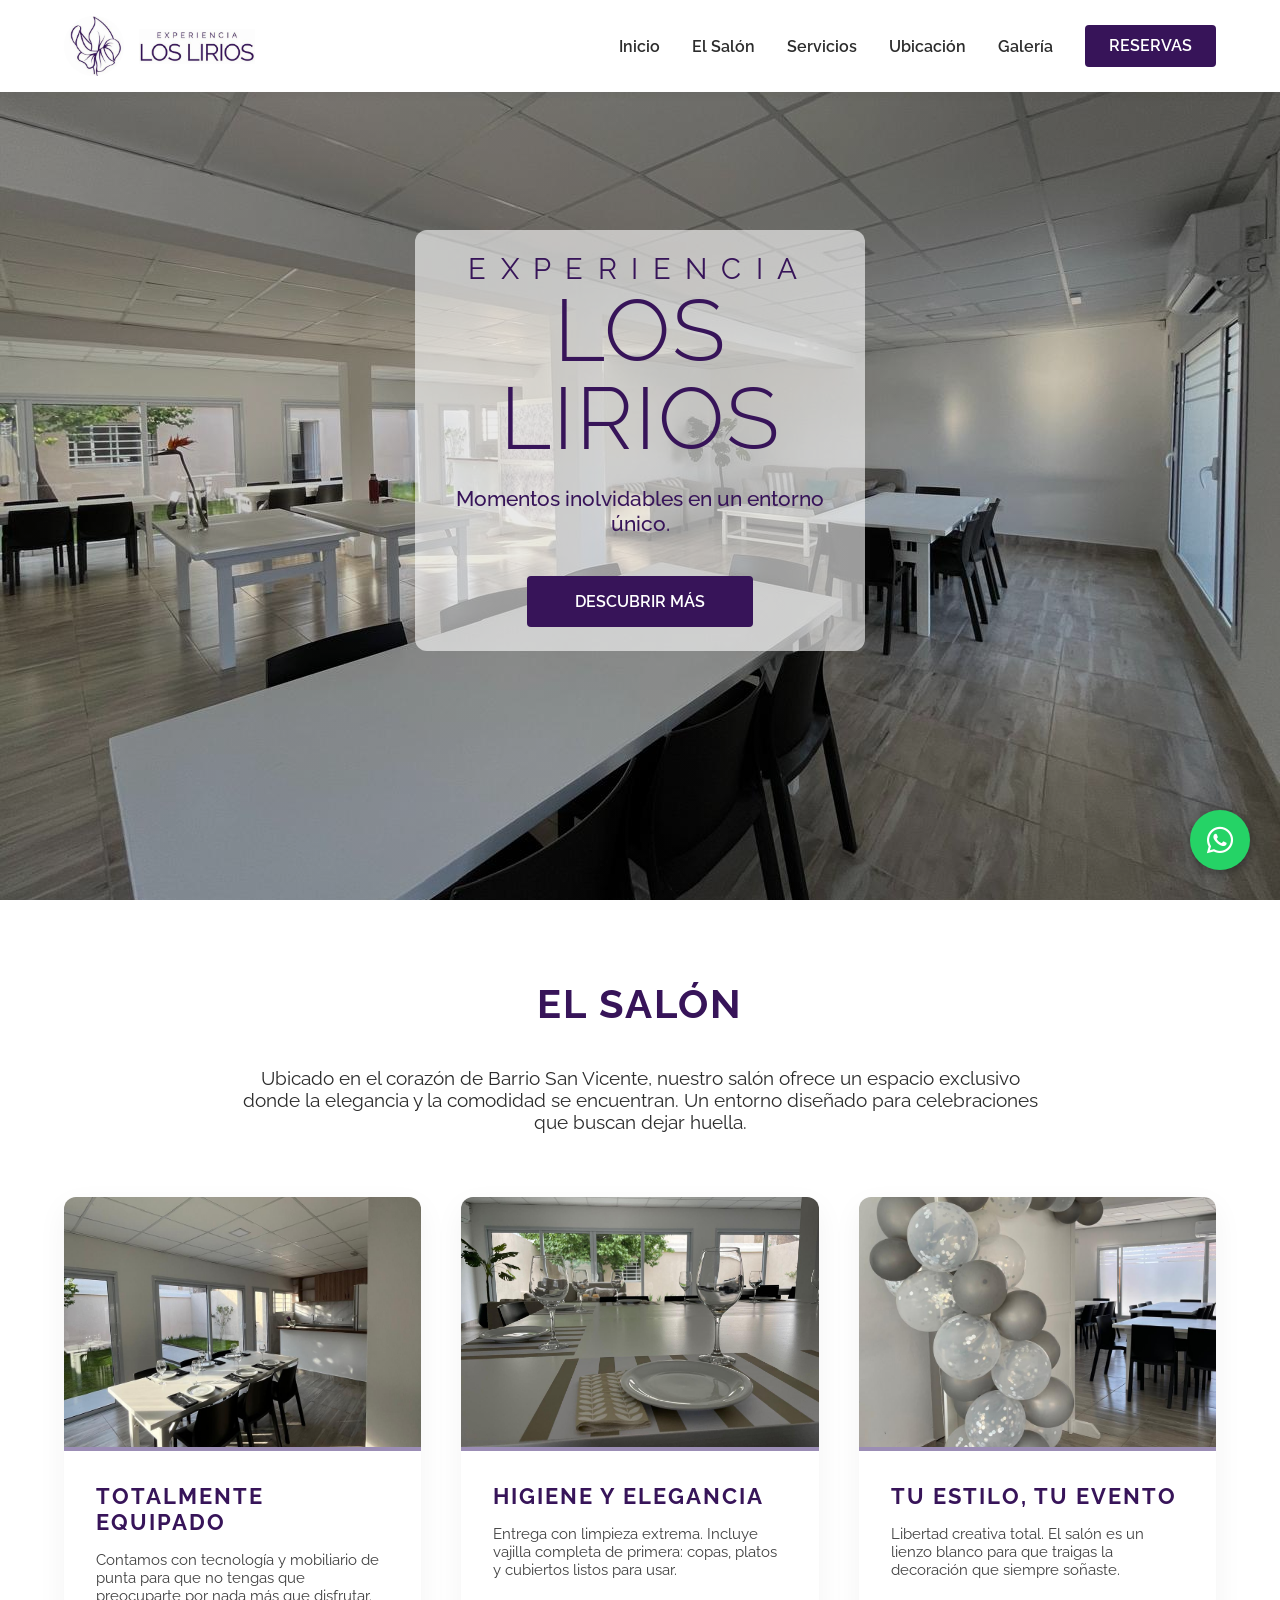
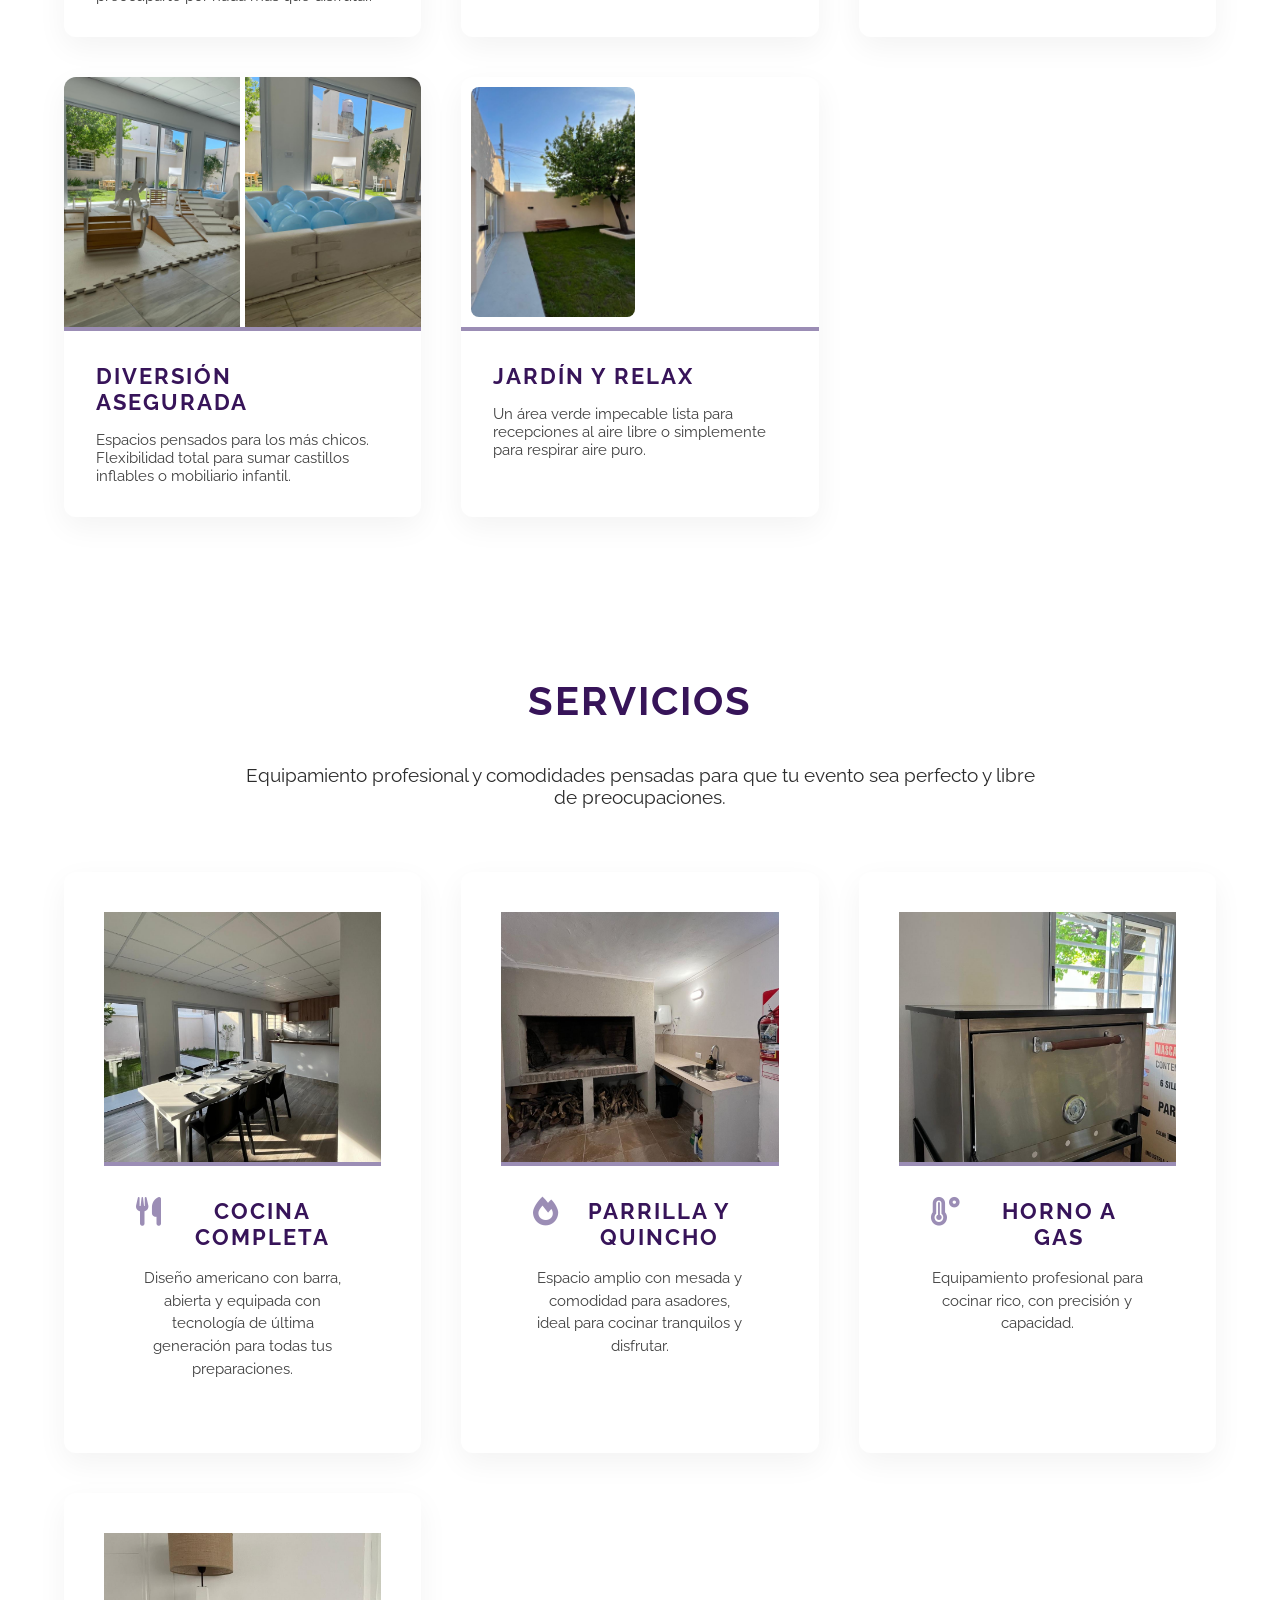
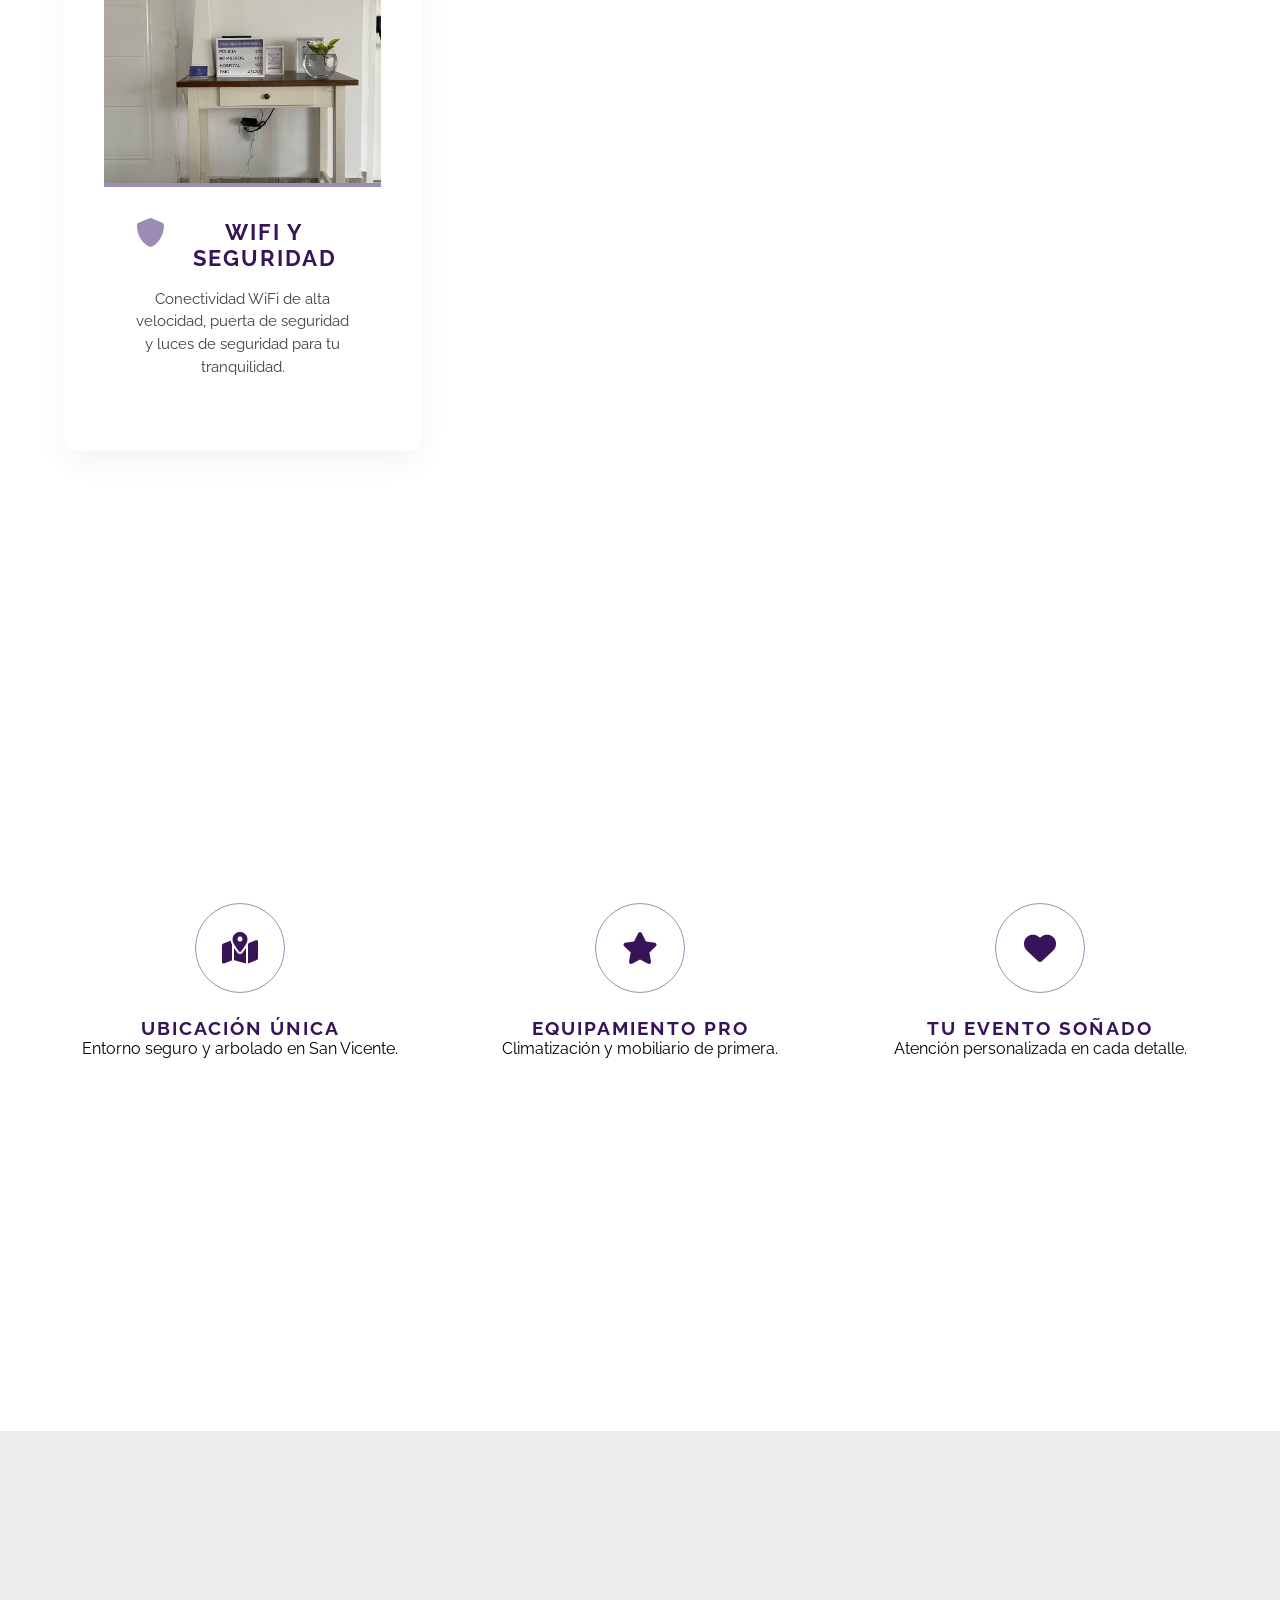
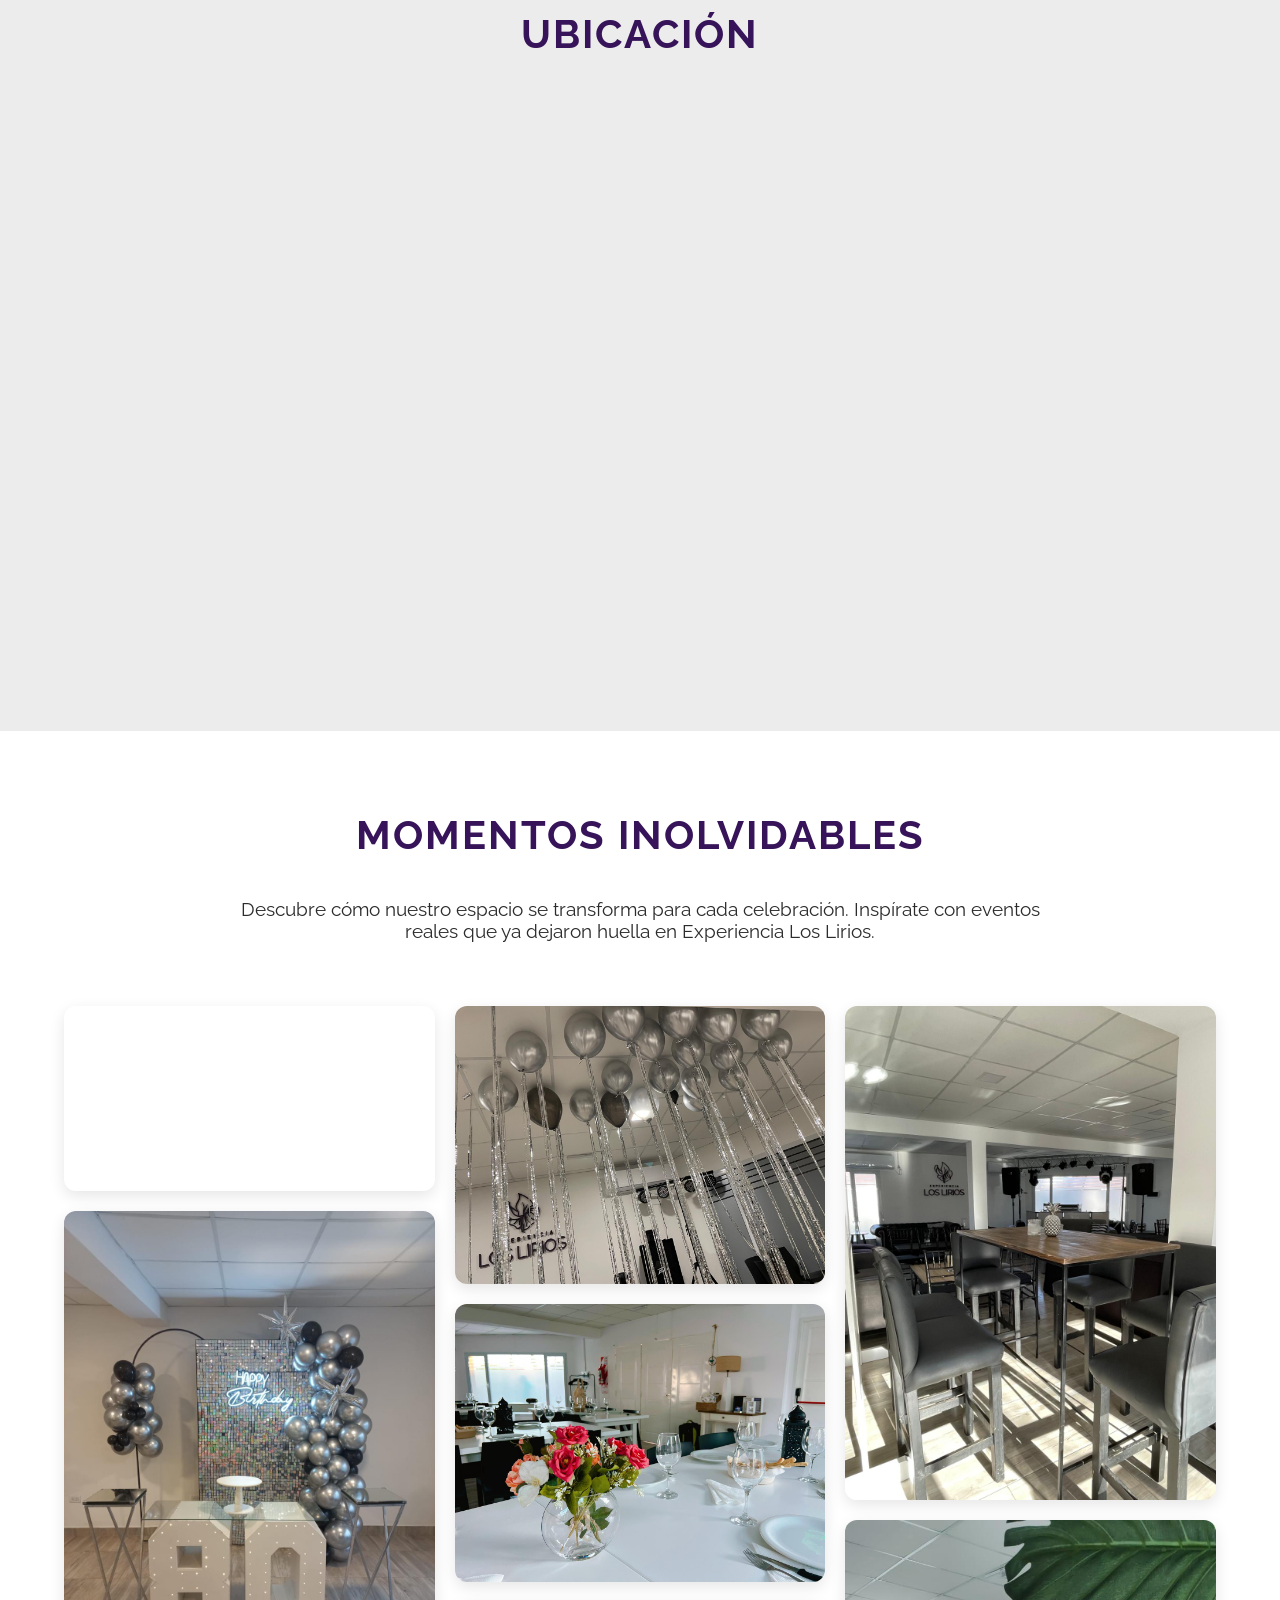
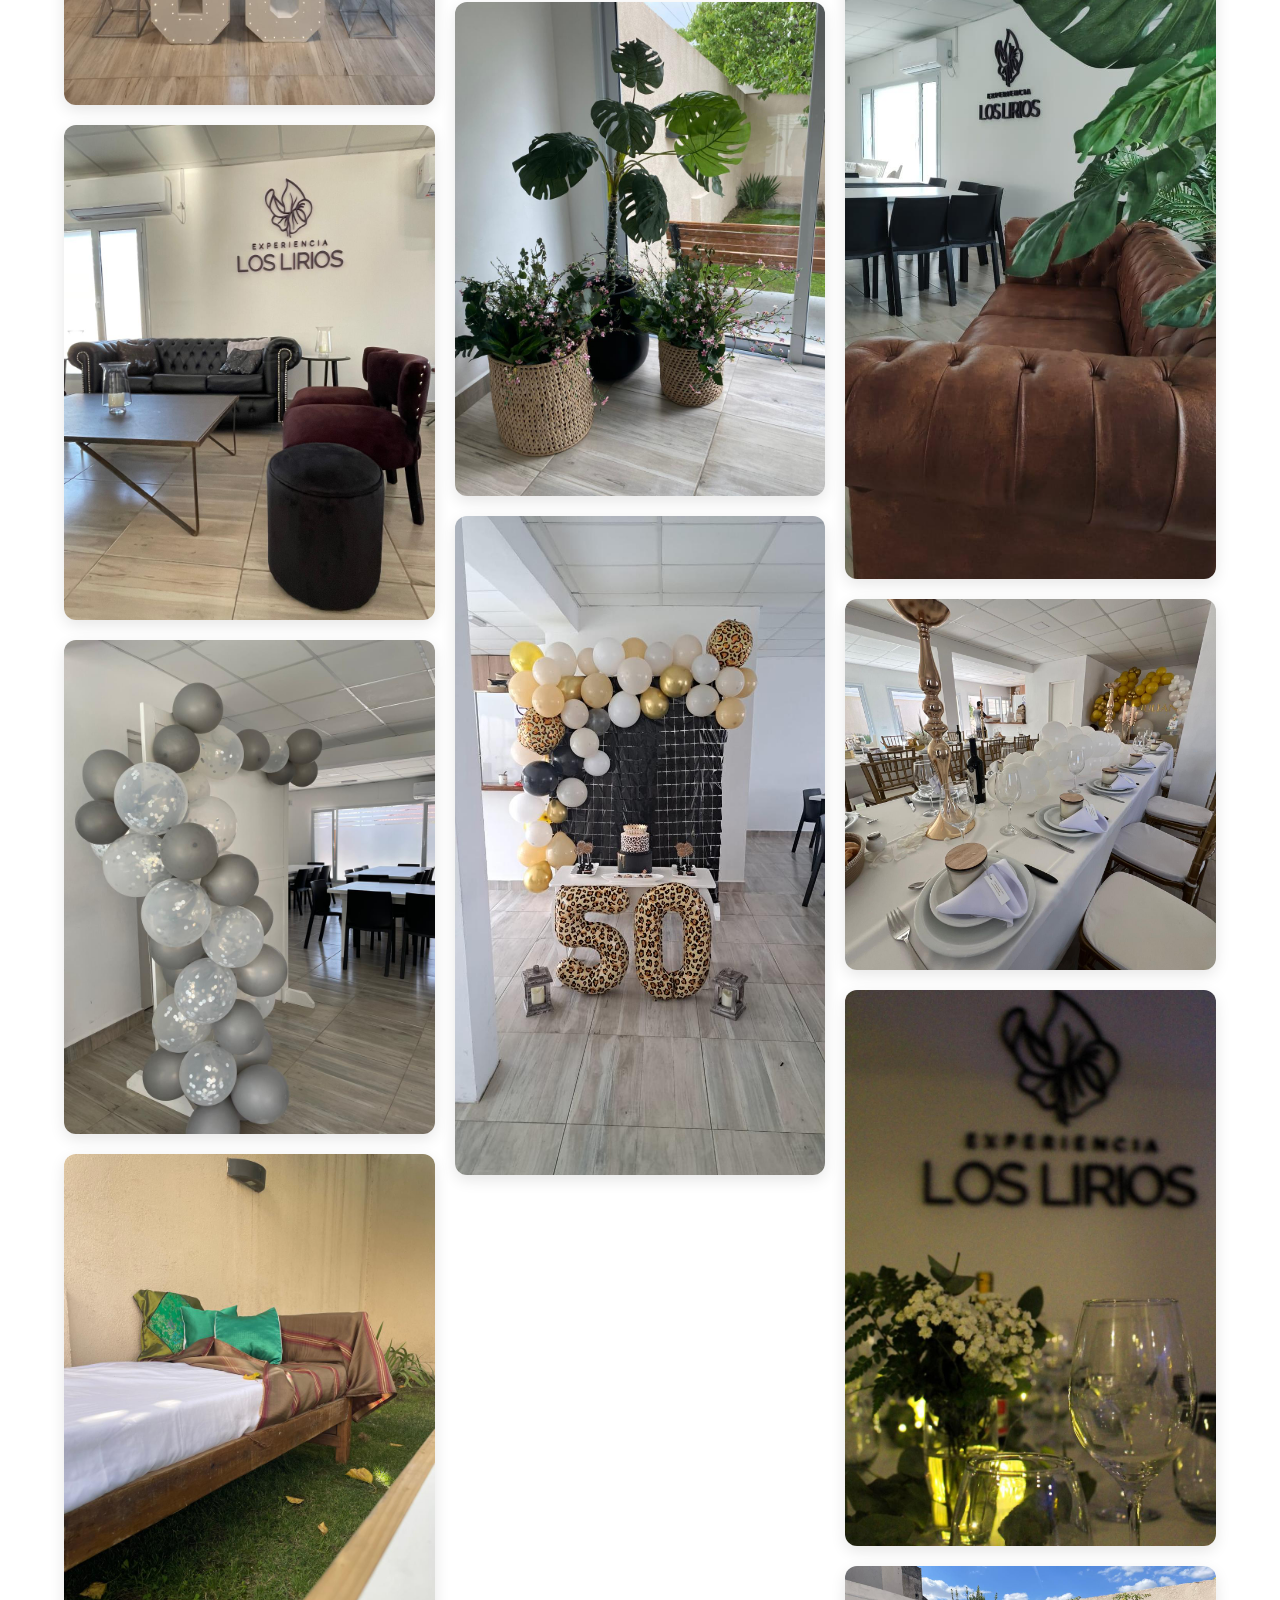
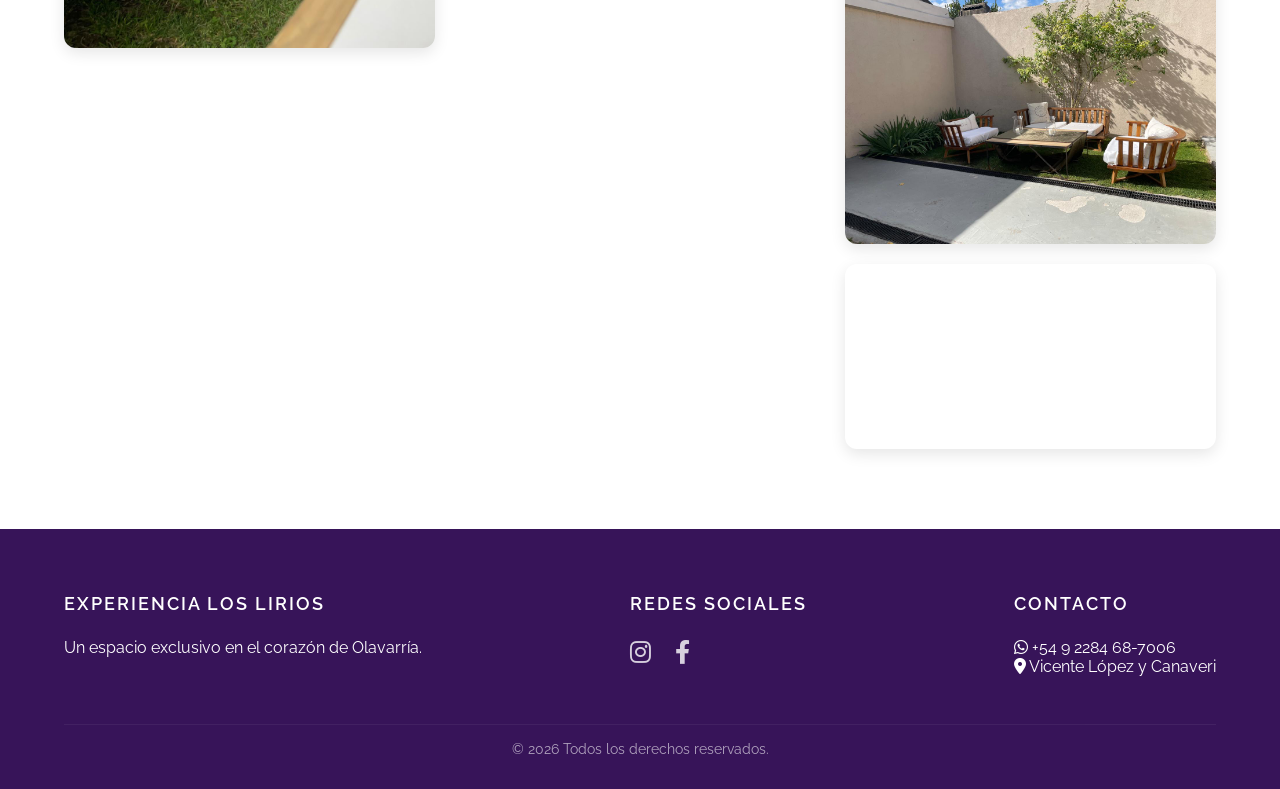
==== index.html @ d56dcf17 "galeria y servicios" ====
<!DOCTYPE html>
<html lang="es">

<head>
    <meta charset="UTF-8">
    <meta name="viewport" content="width=device-width, initial-scale=1.0, maximum-scale=1.0, user-scalable=no">
    <title>Experiencia Los Lirios | Eventos en Olavarría</title>

    <link rel="icon" href="assets/images_marca/icono.jpg" type="image/jpeg">
    <link rel="stylesheet" href="css/index.css?v=22">
    <link rel="stylesheet" href="https://cdnjs.cloudflare.com/ajax/libs/font-awesome/6.0.0/css/all.min.css">
</head>

<body>

    <!-- WRAPPER: contiene todo excepto el botón de WhatsApp -->
    <div class="page-wrapper">

        <header class="main-header">
            <nav class="navbar">
                <div class="brand-logo">
                    <a href="#home">
                        <img src="assets/images_marca/icono.jpg" alt="Icono" class="logo-icon">
                        <img src="assets/images_marca/logo.jpg" alt="Logo" class="logo-text">
                    </a>
                </div>
                <ul class="nav-links" id="nav-links">
                    <li><a href="#home">Inicio</a></li>
                    <li><a href="#venue">El Salón</a></li>
                    <li><a href="#services">Servicios</a></li>
                    <li><a href="#location">Ubicación</a></li>
                    <li><a href="#gallery">Galería</a></li>
                    <li><a href="https://wa.me/5492284687006?text=Hola! me gustaría consultar disponibilidad para realizar una reserva en Experiencia Los Lirios"
                            class="btn-reservation" target="_blank">Reservas</a></li>
                </ul>
                <div class="mobile-menu-icon" id="mobile-menu">
                    <i class="fas fa-bars"></i>
                </div>
            </nav>
        </header>

        <main>
            <section id="home" class="hero">
                <div class="hero-content">
                    <h1>Experiencia <span>Los Lirios</span></h1>
                    <p>Momentos inolvidables en un entorno único.</p>
                    <a href="#venue" class="btn-outline">Descubrir más</a>
                </div>
            </section>

            <section id="venue" class="section-padding venue-section">
                <div class="container">
                    <div class="venue-intro">
                        <h2>El Salón</h2>
                        <div class="accent-line center"></div>
                        <p>Ubicado en el corazón de Barrio San Vicente, nuestro salón ofrece un espacio exclusivo donde
                            la elegancia y la comodidad se encuentran. Un entorno diseñado para celebraciones que buscan
                            dejar huella.</p>
                    </div>

                    <div class="venue-features-grid">
                        <div class="feature-card">
                            <div class="feature-img">
                                <img src="assets/images/WhatsApp Image 2026-04-14 at 21.49.12.jpeg"
                                    alt="Salón totalmente equipado">
                            </div>
                            <div class="feature-info">
                                <h3>Totalmente Equipado</h3>
                                <p>Contamos con tecnología y mobiliario de punta para que no tengas que preocuparte por
                                    nada más que disfrutar.</p>
                            </div>
                        </div>

                        <div class="feature-card">
                            <div class="feature-img">
                                <img src="assets/images/WhatsApp Image 2026-04-14 at 21.49.19 (11).jpeg"
                                    alt="Vajilla y limpieza">
                            </div>
                            <div class="feature-info">
                                <h3>Higiene y Elegancia</h3>
                                <p>Entrega con limpieza extrema. Incluye vajilla completa de primera: copas, platos y
                                    cubiertos listos para usar.</p>
                            </div>
                        </div>

                        <div class="feature-card">
                            <div class="feature-img">
                                <img src="assets/images/WhatsApp Image 2026-04-14 at 21.49.19 (12).jpeg"
                                    alt="Decoración personalizada">
                            </div>
                            <div class="feature-info">
                                <h3>Tu Estilo, Tu Evento</h3>
                                <p>Libertad creativa total. El salón es un lienzo blanco para que traigas la decoración
                                    que siempre soñaste.</p>
                            </div>
                        </div>

                        <div class="feature-card kids-special">
                            <div class="feature-img dual-grid">
                                <img src="assets/images/WhatsApp Image 2026-04-14 at 21.49.20 (21).jpeg"
                                    alt="Espacio niños 1">
                                <img src="assets/images/WhatsApp Image 2026-04-14 at 21.49.20 (22).jpeg"
                                    alt="Espacio niños 2">
                            </div>
                            <div class="feature-info">
                                <h3>Diversión Asegurada</h3>
                                <p>Espacios pensados para los más chicos. Flexibilidad total para sumar castillos
                                    inflables o mobiliario infantil.</p>
                            </div>
                        </div>

                        <div class="feature-card garden-special-always-visible">
                            <div class="feature-img dual-grid-always">
                                <img src="assets/images/WhatsApp Image 2026-04-14 at 21.49.19 (9).jpeg"
                                    alt="Jardín exterior">
                                <video class="feature-video-element-always" loop muted playsinline autoplay
                                    preload="auto">
                                    <source src="assets/images/jardin-video.mp4" type="video/mp4">
                                    Tu navegador no soporta videos.
                                </video>
                            </div>
                            <div class="feature-info">
                                <h3>Jardín y Relax</h3>
                                <p>Un área verde impecable lista para recepciones al aire libre o simplemente para
                                    respirar aire puro.</p>
                            </div>
                        </div>
                    </div>
                </div>
            </section>

            <section id="services" class="section-padding services-section bg-alt">
                <div class="container">
                    <div class="services-intro">
                        <h2>Servicios</h2>
                        <div class="accent-line center"></div>
                        <p>Equipamiento profesional y comodidades pensadas para que tu evento sea perfecto y libre de
                            preocupaciones.</p>
                    </div>

                    <div class="services-grid">
                        <div class="service-card">
                            <div class="service-img">
                                <img src="assets/images/WhatsApp Image 2026-04-14 at 21.49.12.jpeg"
                                    alt="Cocina americana completa">
                            </div>
                            <div class="service-info">
                                <div class="service-header">
                                    <i class="fas fa-utensils"></i>
                                    <h3>Cocina Completa</h3>
                                </div>
                                <p>Diseño americano con barra, abierta y equipada con tecnología de última generación
                                    para todas tus preparaciones.</p>
                            </div>
                        </div>

                        <div class="service-card">
                            <div class="service-img">
                                <img src="assets/images/WhatsApp Image 2026-04-14 at 21.49.19 (5).jpeg"
                                    alt="Parrilla en quincho">
                            </div>
                            <div class="service-info">
                                <div class="service-header">
                                    <i class="fas fa-fire"></i>
                                    <h3>Parrilla y Quincho</h3>
                                </div>
                                <p>Espacio amplio con mesada y comodidad para asadores, ideal para cocinar tranquilos y
                                    disfrutar.</p>
                            </div>
                        </div>

                        <div class="service-card">
                            <div class="service-img">
                                <img src="assets/images/WhatsApp Image 2026-04-14 at 21.49.19 (7).jpeg"
                                    alt="Horno a gas">
                            </div>
                            <div class="service-info">
                                <div class="service-header">
                                    <i class="fas fa-temperature-high"></i>
                                    <h3>Horno a Gas</h3>
                                </div>
                                <p>Equipamiento profesional para cocinar rico, con precisión y capacidad.</p>
                            </div>
                        </div>

                        <div class="service-card">
                            <div class="service-img">
                                <img src="assets/images/WhatsApp Image 2026-04-14 at 21.49.19 (10).jpeg"
                                    alt="WiFi y seguridad">
                            </div>
                            <div class="service-info">
                                <div class="service-header">
                                    <i class="fas fa-shield-alt"></i>
                                    <h3>WiFi y Seguridad</h3>
                                </div>
                                <p>Conectividad WiFi de alta velocidad, puerta de seguridad y luces de seguridad para tu
                                    tranquilidad.</p>
                            </div>
                        </div>
                    </div>
                </div>
            </section>


            <section class="trust-section section-padding">
                <div class="trust-container">
                    <div class="trust-card">
                        <div class="trust-icon"><i class="fas fa-map-marked-alt"></i></div>
                        <h3>Ubicación Única</h3>
                        <p>Entorno seguro y arbolado en San Vicente.</p>
                    </div>
                    <div class="trust-card">
                        <div class="trust-icon"><i class="fas fa-star"></i></div>
                        <h3>Equipamiento Pro</h3>
                        <p>Climatización y mobiliario de primera.</p>
                    </div>
                    <div class="trust-card">
                        <div class="trust-icon"><i class="fas fa-heart"></i></div>
                        <h3>Tu Evento Soñado</h3>
                        <p>Atención personalizada en cada detalle.</p>
                    </div>
                </div>
            </section>

            <section id="location" class="section-padding bg-alt">
                <h2>Ubicación</h2>
                <div class="map-container">
                    <iframe
                        src="https://maps.google.com/maps?q=Experiencia%20Los%20Lirios%20Olavarria&t=k&z=17&ie=UTF8&iwloc=&output=embed"
                        width="100%" height="450" style="border:0; border-radius: 12px;" allowfullscreen=""
                        loading="lazy">
                    </iframe>
                </div>
            </section>
        </main>

        <section id="gallery" class="section-padding gallery-section">
    <div class="container">
        <div class="gallery-intro">
            <h2>Momentos Inolvidables</h2>
            <div class="accent-line center"></div>
            <p>Descubre cómo nuestro espacio se transforma para cada celebración. Inspírate con eventos reales que ya dejaron huella en Experiencia Los Lirios.</p>
        </div>

        <div class="masonry-grid">
            <div class="masonry-col">
                <div class="gallery-item video-item">
                     <video autoplay loop muted playsinline>
                        <source src="assets/images/evento-video-1.mp4" type="video/mp4">
                    </video>
                </div>
                <div class="gallery-item">
                    <img src="assets/images/WhatsApp Image 2026-04-14 at 21.49.20 (4).jpeg" alt="Evento 1">
                </div>
                <div class="gallery-item">
                    <img src="assets/images/WhatsApp Image 2026-04-14 at 21.49.20 (12).jpeg" alt="Evento 2">
                </div>
                <div class="gallery-item">
                    <img src="assets/images/WhatsApp Image 2026-04-14 at 21.49.19 (12).jpeg" alt="Evento 3">
                </div>
                
                <div class="gallery-item">
                    <img src="assets/images/WhatsApp Image 2026-04-14 at 21.49.20 (31).jpeg" alt="Evento 4">
                </div>
            </div>

            <div class="masonry-col">
                
                <div class="gallery-item">
                    <img src="assets/images/WhatsApp Image 2026-04-14 at 21.49.20 (6).jpeg" alt="Evento 5">
                </div>
                <div class="gallery-item">
                    <img src="assets/images/WhatsApp Image 2026-04-14 at 21.49.20 (1).jpeg" alt="Evento 6">
                </div>
                <div class="gallery-item">
                    <img src="assets/images/WhatsApp Image 2026-04-14 at 21.49.20 (29).jpeg" alt="Evento 7">
                </div>
                <div class="gallery-item">
                    <img src="assets/images/WhatsApp Image 2026-04-14 at 21.49.20 (17).jpeg" alt="Evento 8">
                </div>
            </div>

            <div class="masonry-col">
                
                <div class="gallery-item">
                    <img src="assets/images/WhatsApp Image 2026-04-14 at 21.49.20 (9).jpeg" alt="Evento 9">
                </div>
                <div class="gallery-item">
                    <img src="assets/images/WhatsApp Image 2026-04-14 at 21.49.20 (15).jpeg" alt="Evento 10">
                </div>
                <div class="gallery-item">
                    <img src="assets/images/WhatsApp Image 2026-04-14 at 21.49.20 (25).jpeg" alt="Evento 11">
                </div>
                <div class="gallery-item">
                    <img src="assets/images/WhatsApp Image 2026-04-14 at 21.49.20 (16).jpeg" alt="Evento 12">
                </div>
                <div class="gallery-item">
                    <img src="assets/images/WhatsApp Image 2026-04-14 at 21.49.20 (32).jpeg" alt="Evento 13">
                </div>
                <div class="gallery-item video-item">
                    <video autoplay loop muted playsinline>
                        <source src="assets/images/evento-video-2.mp4" type="video/mp4">
                    </video>
                </div>
                
            </div>
        </div>
    </div>
</section>

        <footer class="main-footer">
            <div class="footer-container">
                <div class="footer-col brand-col">
                    <h3 class="footer-title">Experiencia Los Lirios</h3>
                    <p>Un espacio exclusivo en el corazón de Olavarría.</p>
                </div>
                <div class="footer-col social-col">
                    <h3 class="footer-title">Redes Sociales</h3>
                    <div class="social-links">
                        <a href="https://www.instagram.com/experiencia.loslirios/" target="_blank"><i
                                class="fab fa-instagram"></i></a>
                        <a href="https://www.facebook.com/people/Experiencia-Los-Lirios/61568073667612/"
                            target="_blank"><i class="fab fa-facebook-f"></i></a>
                    </div>
                </div>
                <div class="footer-col contact-col">
                    <h3 class="footer-title">Contacto</h3>
                    <p><i class="fab fa-whatsapp"></i> +54 9 2284 68-7006</p>
                    <p><i class="fas fa-map-marker-alt"></i> Vicente López y Canaveri</p>
                </div>
            </div>
            <div class="footer-bottom">
                <div class="footer-divider"></div>
                <p>&copy; 2026 Todos los derechos reservados.</p>
            </div>
        </footer>

    </div>
    <!-- FIN WRAPPER -->

    <!-- WhatsApp FUERA del wrapper para que position:fixed funcione en iOS -->
    <a href="https://wa.me/5492284687006?text=Hola! me gustaría recibir más información sobre el salón de eventos Experiencia Los Lirios"
        id="FIXED_WAPP_FINAL" target="_blank" style="position: fixed !important; 
          bottom: 30px !important; 
          right: 30px !important; 
          width: 60px !important; 
          height: 60px !important; 
          background-color: #25d366 !important; 
          color: white !important; 
          border-radius: 50% !important; 
          display: flex !important; 
          align-items: center !important; 
          justify-content: center !important; 
          font-size: 30px !important; 
          z-index: 99999999 !important; 
          box-shadow: 0 4px 12px rgba(0,0,0,0.4) !important; 
          text-decoration: none !important;
          visibility: visible !important;
          opacity: 1 !important;">
        <i class="fab fa-whatsapp" style="color: white !important;"></i>
    </a>

    <script src="js/index.js"></script>
</body>

</html>
---- css/index.css ----
/* =========================================
   CLEAN & REFACTORED CSS - LOS LIRIOS
   ========================================= */

@import url('https://fonts.googleapis.com/css2?family=Raleway:wght@300;400;500;600;700&display=swap');

:root {
    --primary-color: #371459;
    --secondary-color: #765f9b;
    --accent-color: #9b8db5;
    --bg-light: #ececec;
    --white: #FFFFFF;
    --text-dark: #2C2C2C;
    --transition: all 0.3s ease;
}

/* --- Global --- */
* { margin: 0; padding: 0; box-sizing: border-box; }

/* FIX: overflow-x solo en html para no romper position:fixed en iOS Safari */
html {
    width: 100%;
    height: 100%;
    margin: 0;
    padding: 0;
    /* NO ponemos overflow acá */
}

body {
    font-family: 'Raleway', sans-serif;
    width: 100%;
    overflow-x: hidden; /* El overflow solo acá */
    position: relative;
}
h1, h2, h3 { color: var(--primary-color); text-transform: uppercase; letter-spacing: 2px; }
h2 { font-size: 2.5rem; text-align: center; margin-bottom: 2.5rem; }

/* --- Header --- */
.main-header { background: var(--white); padding: 1rem 5%; position: fixed; width: 100%; top: 0; z-index: 1000; box-shadow: 0 2px 10px rgba(0,0,0,0.05); }
.navbar { display: flex; justify-content: space-between; align-items: center; }
.brand-logo a { display: flex; align-items: center; gap: 15px; text-decoration: none; }
.logo-icon { height: 60px; width: auto; }
.logo-text { height: 35px; width: auto; }
.nav-links { display: flex; list-style: none; gap: 2rem; align-items: center; }
.nav-links a { text-decoration: none; color: var(--text-dark); font-weight: 600; transition: var(--transition); }
.nav-links a:hover { color: var(--secondary-color); }
.btn-reservation { background: var(--primary-color); color: var(--white) !important; padding: 0.7rem 1.5rem; border-radius: 4px; text-transform: uppercase; }
.mobile-menu-icon { display: none; font-size: 1.8rem; color: var(--primary-color); cursor: pointer; }


/* --- Hero Section --- */
.hero { 
    height: 100vh; 
    background: linear-gradient(rgba(0,0,0,0.2), rgba(0,0,0,0.2)), 
                url('../assets/images/WhatsApp Image 2026-04-14 at 21.49.19 (1).jpeg') center/cover no-repeat;
    display: flex; 
    align-items: center; 
    justify-content: center; 
    text-align: center;
}
.hero-content { 
    background: rgba(255, 255, 255, 0.6) !important; /* Más transparente */
    padding: 1.5rem 2rem !important;
    border-radius: 12px; 
    max-width: 450px; /* Mucho más angosto que los 800px que tenías */
    margin: 0 auto;
    margin-bottom: 1.2rem !important;
}
.hero-content h1 {
    font-family: 'Raleway', sans-serif;
    font-weight: 300; 
    text-transform: uppercase; /* Para que mantenga el estilo de la imagen */
    line-height: 1.2;
    margin-bottom: 0.5rem;
}
.hero-content h1 span {
    font-weight: 400;
    display: block; /* Esto hace que "Los Lirios" baje a la siguiente línea como en el logo */
}
.hero h1 { font-size: clamp(1.2rem, 3vw, 1.8rem); font-weight: 400; letter-spacing: 0.5em; margin-bottom: 0.5rem; line-height: 1.1;}
.hero h1 span { display: block; font-size: clamp(2.5rem, 8vw, 5.5rem); font-weight: 300; line-height: 1; letter-spacing: 2px; }
.hero p { font-size: 1.3rem; color: var(--primary-color); margin: 1.5rem 0 2.5rem; font-weight: 500; }
.btn-outline { background: var(--primary-color); color: var(--white); padding: 1rem 3rem; border-radius: 4px; text-decoration: none; font-weight: 600; text-transform: uppercase; transition: var(--transition); display: inline-block; }
.btn-outline:hover { background: transparent; color: var(--primary-color); border: 2px solid var(--primary-color); }

/* --- Content Sections --- */
.section-padding { padding: 100px 5%; min-height: 100vh; display: flex; flex-direction: column; justify-content: center; }
.bg-alt { background: var(--bg-light); }

/* --- Venue Section & Feature Cards --- */
.venue-section {
    background-color: var(--white);
    padding: 80px 5% !important;
}

.venue-intro {
    text-align: center;
    max-width: 800px;
    margin: 0 auto 4rem auto;
}

.venue-intro p {
    font-size: 1.2rem;
    color: var(--text-dark);
    margin-top: 1.5rem;
}

/* Grid Layout */
.venue-features-grid {
    display: grid;
    grid-template-columns: repeat(auto-fit, minmax(320px, 1fr));
    gap: 2.5rem;
    max-width: 1200px;
    margin: 0 auto;
}

/* =========================================
   FEATURE CARDS (EL SALON)
   ========================================= */

/* Individual Card Styling */
.feature-card {
    background: var(--white);
    border-radius: 12px;
    overflow: hidden;
    box-shadow: 0 10px 30px rgba(0,0,0,0.05);
    transition: var(--transition);
    display: flex;
    flex-direction: column;
}

.feature-card:hover {
    transform: translateY(-10px);
    box-shadow: 0 15px 40px rgba(55, 20, 89, 0.1);
}

.feature-img {
    height: 250px;
    overflow: hidden;
    position: relative; /* Necesario para el video encima */
}

.feature-img img {
    width: 100%;
    height: 100%;
    object-fit: cover;
    transition: transform 0.5s ease;
    position: relative;
    z-index: 0;
}

.feature-card:hover .feature-img img {
    transform: scale(1.1);
}

/* Info Text inside cards */
.feature-info {
    padding: 2rem;
    flex-grow: 1;
    border-top: 4px solid var(--accent-color); /* La rayita violeta arriba del texto */
}

.feature-info h3 {
    font-size: 1.4rem;
    color: var(--primary-color);
    margin-bottom: 1rem;
}

.feature-info p {
    font-size: 0.95rem;
    color: var(--text-dark);
    opacity: 0.9;
}

/* Special Dual Image Layout for Kids Card */
.dual-grid {
    display: grid;
    grid-template-columns: 1fr 1fr;
    gap: 5px;
}

/* =========================================
   GARDEN CARD VIDEO LOGIC
   ========================================= */

.feature-video-container {
    cursor: pointer;
}

.feature-video-element {
    position: absolute;
    top: 0;
    left: 0;
    width: 100%;
    height: 100%;
    object-fit: cover;
    opacity: 0; /* Oculto por defecto en PC */
    transition: opacity 0.3s ease;
    z-index: 1;
}

/* Hover effect on PC: video appears over the image */
.garden-special:hover .feature-video-element {
    opacity: 1;
}

.video-play-overlay {
    position: absolute;
    top: 50%;
    left: 50%;
    transform: translate(-50%, -50%);
    background: rgba(0,0,0,0.5);
    color: white;
    width: 60px;
    height: 60px;
    border-radius: 50%;
    display: flex;
    align-items: center;
    justify-content: center;
    font-size: 24px;
    opacity: 0; 
    z-index: 2;
    transition: opacity 0.3s ease;
    pointer-events: none;
}

/* --- Mobile Specific adjustments --- */
@media (max-width: 768px) {
    .feature-img {
        height: 200px;
    }
    
    /* En mobile acomodamos el video para que se vea abajo de la foto */
    .feature-video-container {
        height: auto; 
        display: flex;
        flex-direction: column;
    }

    .feature-video-element {
        position: relative;
        opacity: 1; /* Forzamos a que se vea en celu (no hay hover) */
        height: 200px; 
        margin-top: 5px; /* Un mini espacio separador */
    }

    .garden-special:hover .feature-video-element {
        opacity: 1;
    }
}

/* Mobile Tweaks */
@media (max-width: 768px) {
    .venue-features-grid {
        grid-template-columns: 1fr;
        gap: 2rem;
    }
    
    .feature-img {
        height: 200px;
    }
}
/* Services */
.services-grid { display: grid; grid-template-columns: repeat(auto-fit, minmax(300px, 1fr)); gap: 2rem; max-width: 1200px; margin: 0 auto; width: 100%; }
.service-card { background: var(--white); padding: 2.5rem; border-radius: 8px; text-align: center; transition: var(--transition); }
.service-card:hover { transform: translateY(-5px); box-shadow: 0 10px 20px rgba(0,0,0,0.05); }
.service-card i { font-size: 2.5rem; color: var(--secondary-color); margin-bottom: 1.5rem; }

/* Trust Cards */
.trust-container { display: flex; justify-content: center; gap: 3rem; flex-wrap: wrap; }
.trust-card { flex: 1; min-width: 250px; text-align: center; }
.trust-icon { width: 90px; height: 90px; border: 1px solid var(--accent-color); border-radius: 50%; display: flex; align-items: center; justify-content: center; margin: 0 auto 1.5rem; color: var(--primary-color); font-size: 2rem; }

/* --- Footer --- */
.main-footer { background: var(--primary-color); color: var(--white); padding: 4rem 5% 2rem; }
.footer-container { display: flex; justify-content: space-between; gap: 3rem; max-width: 1200px; margin: 0 auto; }
.footer-title { font-size: 1.1rem; margin-bottom: 1.5rem; font-weight: 600; color: var(--white); }
.social-links { display: flex; gap: 1.5rem; }
.social-links a { color: var(--white); font-size: 1.5rem; transition: var(--transition); opacity: 0.8; }
.social-links a:hover { opacity: 1; transform: translateY(-3px); }
.footer-divider { width: 100%; height: 1px; background: rgba(255,255,255,0.1); margin: 3rem 0 1rem; }
.footer-bottom { text-align: center; font-size: 0.85rem; opacity: 0.6; }

/* --- Fixed WhatsApp Bubble --- */
.whatsapp-float { 
    position: fixed; 
    bottom: 25px; 
    right: 25px; 
    background: #25d366; 
    color: white; 
    width: 60px; 
    height: 60px; 
    border-radius: 50%; 
    display: flex; 
    align-items: center; 
    justify-content: center; 
    font-size: 32px; 
    z-index: 9999;
    box-shadow: 2px 4px 15px rgba(0,0,0,0.3);
    text-decoration: none;
    transition: var(--transition);
}

.whatsapp-float:hover {
    transform: scale(1.1);
    color: white;
}

/* =========================================
   GARDEN CARD - ALWAYS VISIBLE SIDE-BY-SIDE
   ========================================= */

/* Use a unique class to apply specific grid logic on PC */
.garden-special-always-visible .dual-grid-always {
    display: grid;
    /* Split into two equal columns on PC */
    grid-template-columns: 1fr 1fr;
    gap: 10px; /* Small gap between image and video */
    height: 250px; /* Match standard card image height */
    padding: 10px; /* A little padding inside the container */
    overflow: hidden;
}

.garden-special-always-visible .dual-grid-always img,
.feature-video-element-always {
    width: 100% !important;
    height: 100% !important;
    object-fit: cover !important; /* Force content to cover the area without distortion */
    border-radius: 8px; /* Rounded corners for the media elements */
}

/* Ensure the standard card hover effects still apply */
.garden-special-always-visible:hover .dual-grid-always img,
.garden-special-always-visible:hover .feature-video-element-always {
    transform: scale(1.03); /* Subtle zoom on both */
}

/* --- Mobile Specific Adjustments --- */
@media (max-width: 768px) {
    .garden-special-always-visible .dual-grid-always {
        /* Stack vertically on mobile */
        grid-template-columns: 1fr;
        height: auto; /* Let content determine height on mobile */
        gap: 10px;
    }
    
    .garden-special-always-visible .dual-grid-always img {
        height: 180px !important; /* Standard mobile height for image */
    }

    .feature-video-element-always {
        height: 200px !important; /* Slightly taller video on mobile to stand out */
    }
}


/* =========================================
   RESPONSIVE (MOBILE)
   ========================================= */
@media (max-width: 768px) {
    .mobile-menu-icon { display: block; }
    .nav-links { position: absolute; top: 100%; left: -100%; width: 100%; background: var(--white); flex-direction: column; padding: 2rem 0; transition: 0.4s; box-shadow: 0 10px 10px rgba(0,0,0,0.1); }
    .nav-links.active { left: 0; }
    .hero-content { 
    padding: 1.2rem 1rem; 
    width: 80%; /* Bajamos del 92% para que se vea más el fondo a los costados */
    background: rgba(255, 255, 255, 0.65) !important;
    }
    .hero-content p {
        margin-bottom: 1rem !important;
        font-size: 0.95rem; /* Un pelín más chica la letra ayuda a compactar */
    }
    /* "Experiencia" queda con peso 300 (Light) */
.hero-content h1 {
    font-family: 'Raleway', sans-serif;
    font-weight: 300; 
    text-transform: uppercase; /* Para que mantenga el estilo de la imagen */
    line-height: 1.2;
    margin-bottom: 0.5rem;
}
    /* "Los Lirios" queda con peso 400 (Regular) */
.hero-content h1 span {
    font-weight: 400;
    display: block; /* Esto hace que "Los Lirios" baje a la siguiente línea como en el logo */
}
    
    .section-padding { min-height: auto; padding: 60px 5%; }
    .overlap-container { flex-direction: column; }
    .text-card { margin-right: 0; margin-bottom: -40px; width: 95%; padding: 2rem; }
    .image-wrapper { order: -1; }
    .image-wrapper img { height: 350px; }

    .footer-container { flex-direction: column; text-align: center; gap: 2rem; }
    .social-links { justify-content: center; }
    .main-footer { padding: 3rem 5% 1.5rem; }
    .whatsapp-float {
        width: 50px;
        height: 50px;
        bottom: 20px;
        right: 20px;
        font-size: 28px;
    }
}


/* =========================================
   SERVICIOS - GRID LAYOUT
   ========================================= */
.services-section {
    background-color: var(--white); /* O var(--bg-light) si prefieres bg-alt */
    padding: 80px 5% !important;
}

.services-intro {
    text-align: center;
    max-width: 800px;
    margin: 0 auto 4rem auto;
}

.services-intro p {
    font-size: 1.2rem;
    color: var(--text-dark);
    margin-top: 1.5rem;
}

/* Grilla de Servicios */
.services-grid {
    display: grid;
    grid-template-columns: repeat(auto-fit, minmax(320px, 1fr));
    gap: 2.5rem;
    max-width: 1200px;
    margin: 0 auto;
}

/* Estilo de la Tarjeta */
.service-card {
    background: var(--white);
    border-radius: 12px;
    overflow: hidden;
    box-shadow: 0 10px 30px rgba(0,0,0,0.05);
    transition: var(--transition);
    display: flex;
    flex-direction: column;
}

.service-card:hover {
    transform: translateY(-8px);
    box-shadow: 0 15px 40px rgba(55, 20, 89, 0.1);
}

/* Contenedor de Imagen */
.service-img {
    height: 250px;
    overflow: hidden;
}

.service-img img {
    width: 100%;
    height: 100%;
    object-fit: cover;
    transition: transform 0.5s ease;
}

.service-card:hover .service-img img {
    transform: scale(1.05);
}

/* Información del Servicio */
.service-info {
    padding: 2rem;
    flex-grow: 1;
    border-top: 4px solid var(--accent-color); /* Rayita de acento lavanda */
}

.service-header {
    display: flex;
    align-items: center;
    gap: 15px;
    margin-bottom: 1rem;
}

.service-header i {
    font-size: 1.8rem;
    color: var(--accent-color); /* Iconos en lavanda */
}

.service-header h3 {
    font-size: 1.4rem;
    color: var(--primary-color);
    margin: 0;
}

.service-info p {
    font-size: 0.95rem;
    color: var(--text-dark);
    opacity: 0.9;
    line-height: 1.5;
}

/* --- Mobile Specific adjustments --- */
@media (max-width: 768px) {
    .services-grid {
        grid-template-columns: 1fr;
        gap: 2rem;
    }

    .service-img {
        height: 200px;
    }

    .service-info {
        padding: 1.5rem;
    }
}

/* =========================================
   GALERÍA MASONRY
   ========================================= */
.gallery-section {
    background-color: var(--white);
    padding: 80px 5% !important;
}

.gallery-intro {
    text-align: center;
    max-width: 800px;
    margin: 0 auto 4rem auto;
}

.gallery-intro p {
    font-size: 1.2rem;
    color: var(--text-dark);
    margin-top: 1.5rem;
}

/* Contenedor Principal Masonry */
.masonry-grid {
    display: flex;
    gap: 20px; /* Espacio entre columnas */
    max-width: 1200px;
    margin: 0 auto;
}

/* Columnas Masonry */
.masonry-col {
    flex: 1;
    display: flex;
    flex-direction: column;
    gap: 20px; /* Espacio vertical entre fotos */
}

/* Ítem Individual (Foto o Video) */
.gallery-item {
    position: relative;
    border-radius: 12px;
    overflow: hidden;
    cursor: pointer;
    box-shadow: 0 5px 15px rgba(0,0,0,0.1);
    /* Efecto de aparecer suave */
    opacity: 0;
    transform: translateY(20px);
    animation: fadeUpIn 0.8s ease forwards;
}

/* Animación de entrada escalonada (opcional pero queda muy pro) */
@keyframes fadeUpIn {
    to {
        opacity: 1;
        transform: translateY(0);
    }
}

.masonry-col:nth-child(1) .gallery-item { animation-delay: 0.1s; }
.masonry-col:nth-child(2) .gallery-item { animation-delay: 0.3s; }
.masonry-col:nth-child(3) .gallery-item { animation-delay: 0.5s; }

.gallery-item img,
.gallery-item video {
    width: 100%;
    height: auto; /* Mantiene la proporción original */
    display: block;
    transition: transform 0.5s ease;
    object-fit: cover;
}

.gallery-item:hover img,
.gallery-item:hover video {
    transform: scale(1.05); /* Efecto zoom suave al pasar el mouse */
}

/* Capa de overlay al pasar el mouse */
.gallery-item::after {
    content: '';
    position: absolute;
    top: 0;
    left: 0;
    width: 100%;
    height: 100%;
    background: linear-gradient(to top, rgba(55, 20, 89, 0.4), transparent);
    opacity: 0;
    transition: opacity 0.3s ease;
    pointer-events: none; /* Para que no bloquee clics */
}

.gallery-item:hover::after {
    opacity: 1;
}

/* --- Mobile Responsive (Creative Bento/Collage Layout) --- */
@media (max-width: 768px) {
    .gallery-section {
        padding: 50px 5% !important; /* Menos espacio arriba/abajo en celu */
    }

    /* Cambiamos el Masonry a un Grid de CSS para mobile */
    .masonry-grid {
        display: grid;
        grid-template-columns: repeat(2, 1fr); /* Dos columnas base */
        gap: 15px; /* Espacio más ajustado */
    }
    
    /* Anulamos el comportamiento de columna flex anterior */
    .masonry-col {
        display: contents; /* Hace que los items hijos participen del grid padre */
    }

    /* Estilos base para las fotos en mobile */
    .gallery-item {
        height: 180px; /* Altura fija para mantener el control */
        border-radius: 16px; /* Bordes un poco más suaves en celu */
    }

    /* TRUCO CREATIVO: Hacemos que algunas fotos ocupen más espacio */
    /* La 1ra foto ocupa todo el ancho */
    .masonry-col:nth-child(1) .gallery-item:nth-child(1) {
        grid-column: span 2;
        height: 220px; 
    }

    /* Una foto del medio ocupa más altura */
    .masonry-col:nth-child(2) .gallery-item:nth-child(2) {
        grid-row: span 2;
        height: 100%; /* Toma la altura de dos celdas */
    }

    /* El video 1 ocupa todo el ancho */
    .masonry-col:nth-child(1) .gallery-item.video-item {
        grid-column: span 2;
        height: 250px;
    }

    /* El último elemento ocupa todo el ancho para cerrar limpio */
    .masonry-col:nth-child(3) .gallery-item:last-child {
        grid-column: span 2;
        height: 200px;
    }

    /* Aseguramos que las imágenes cubran su nueva celda sin deformarse */
    .gallery-item img,
    .gallery-item video {
        width: 100%;
        height: 100%;
        object-fit: cover;
    }
    
    /* Removemos el hover en mobile y mostramos un degradado fijo para que se vea premium */
    .gallery-item::after {
        opacity: 1; /* Siempre visible */
        background: linear-gradient(to top, rgba(0, 0, 0, 0.4) 0%, transparent 40%);
    }
}
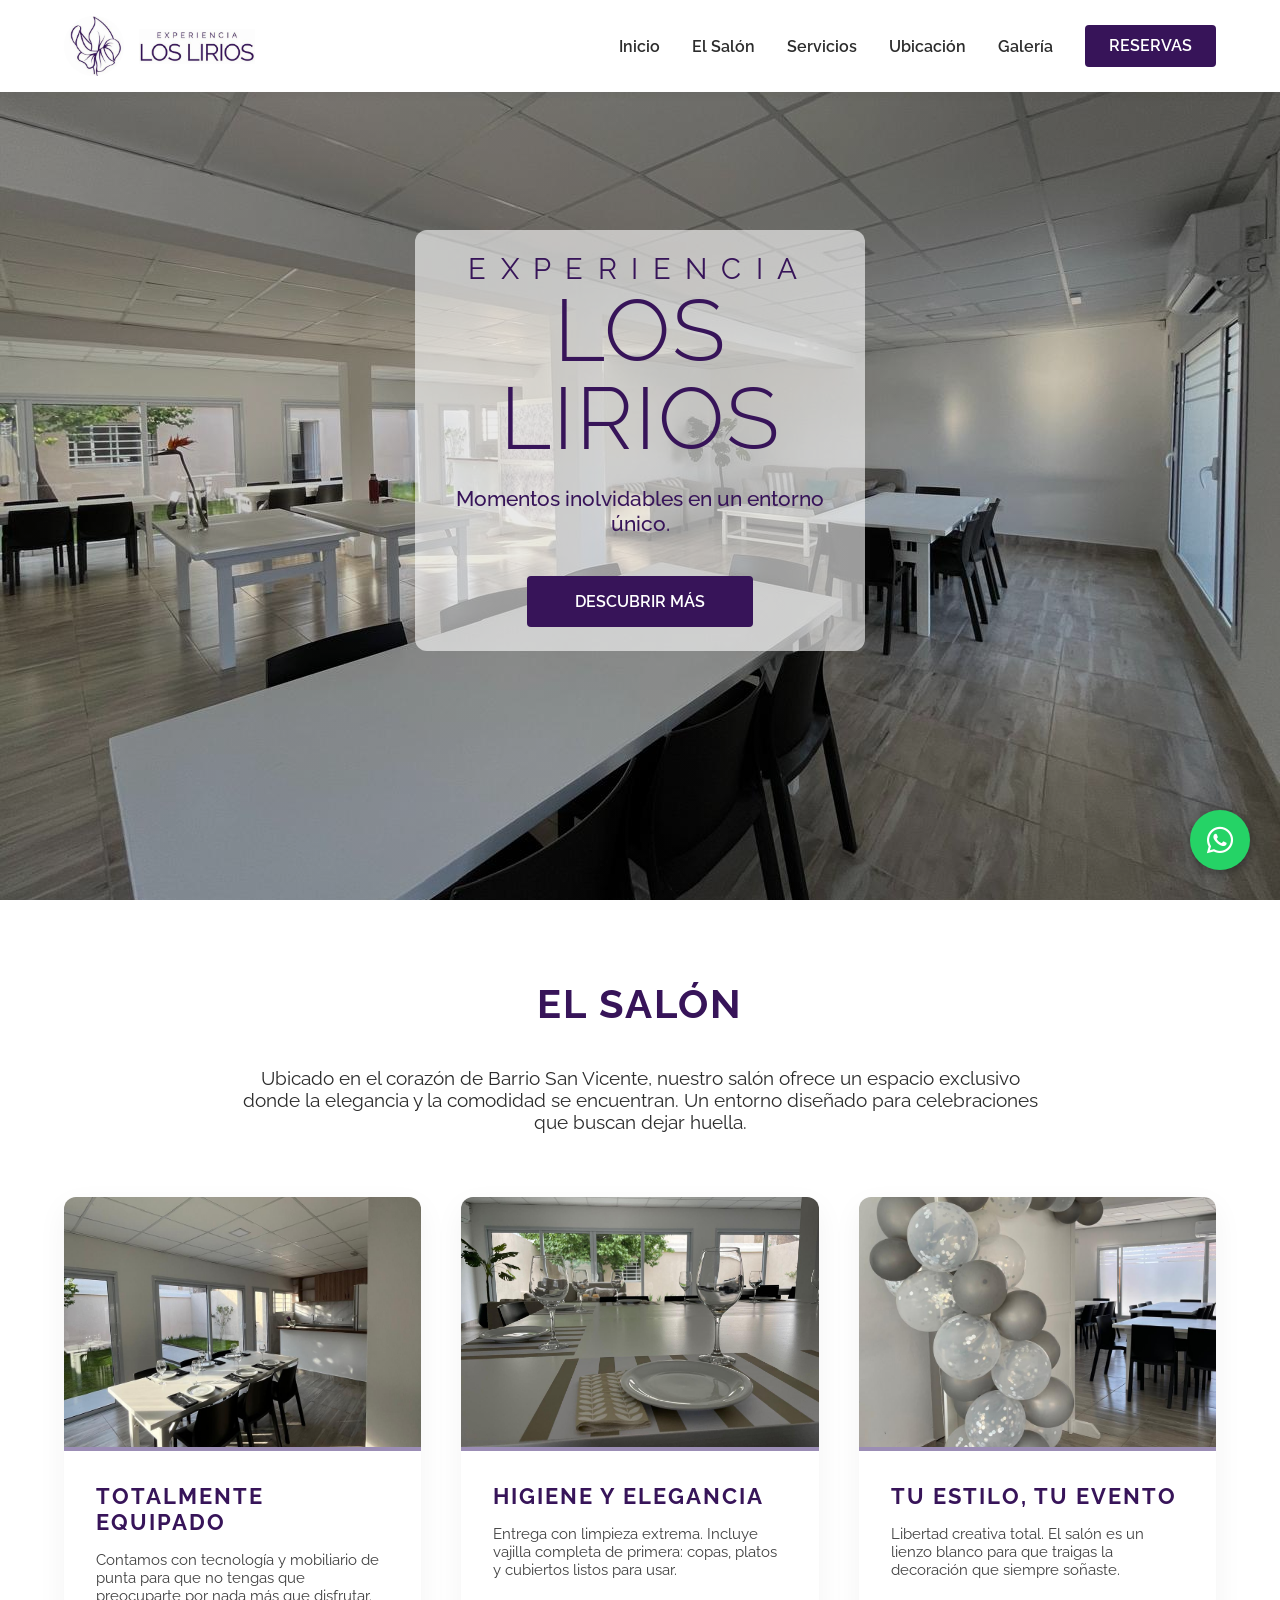
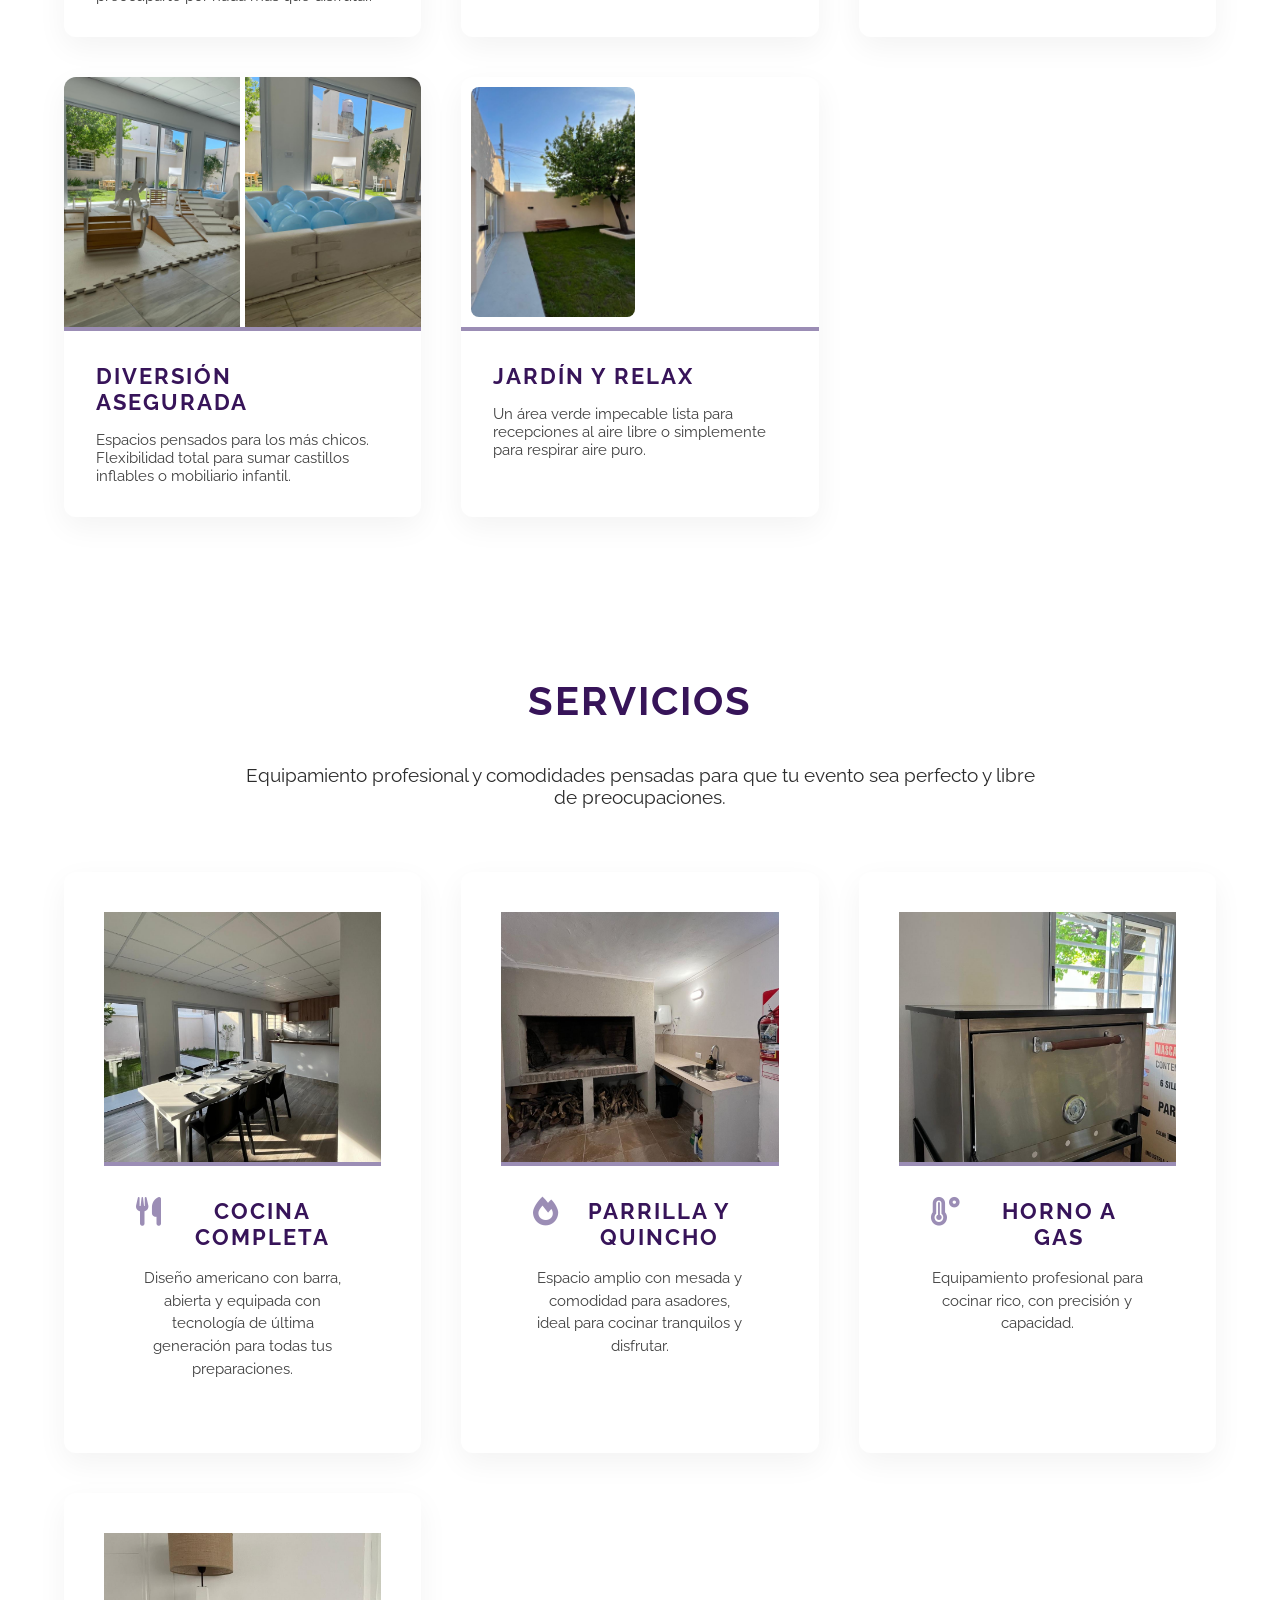
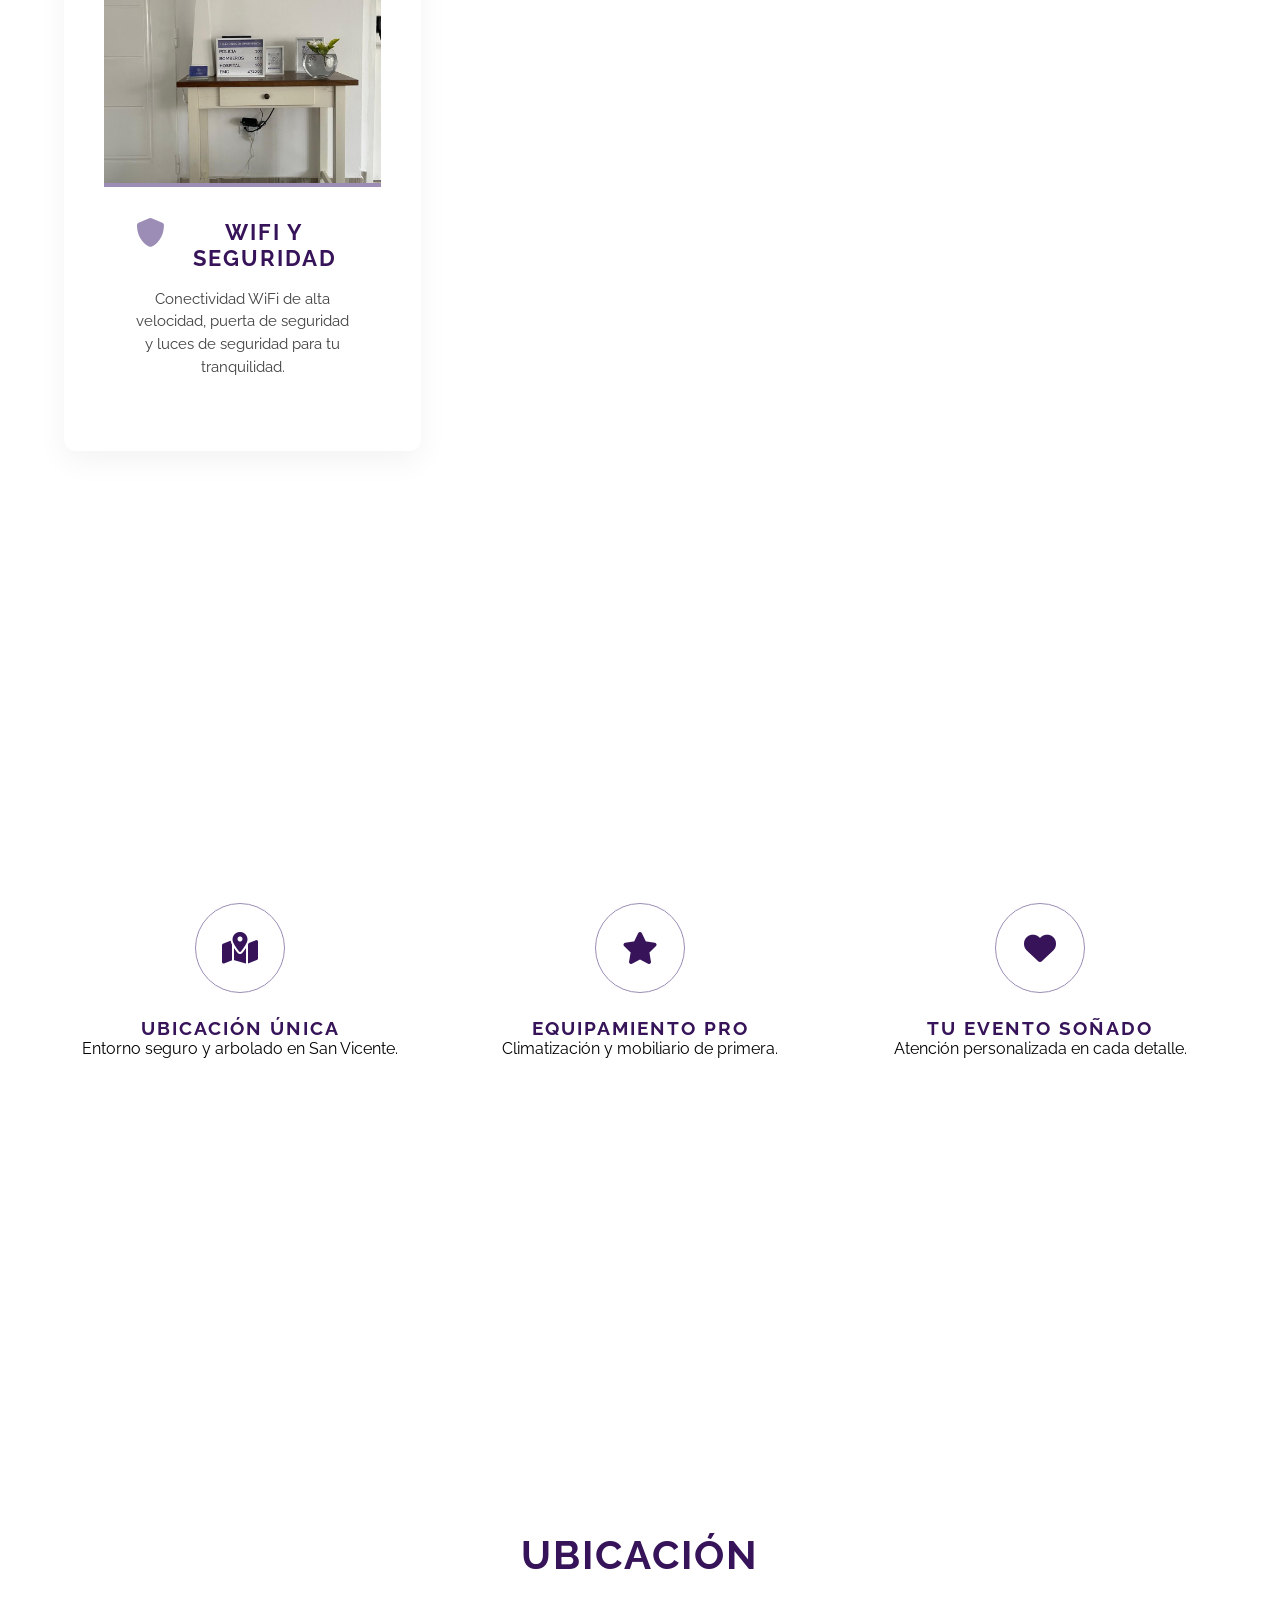
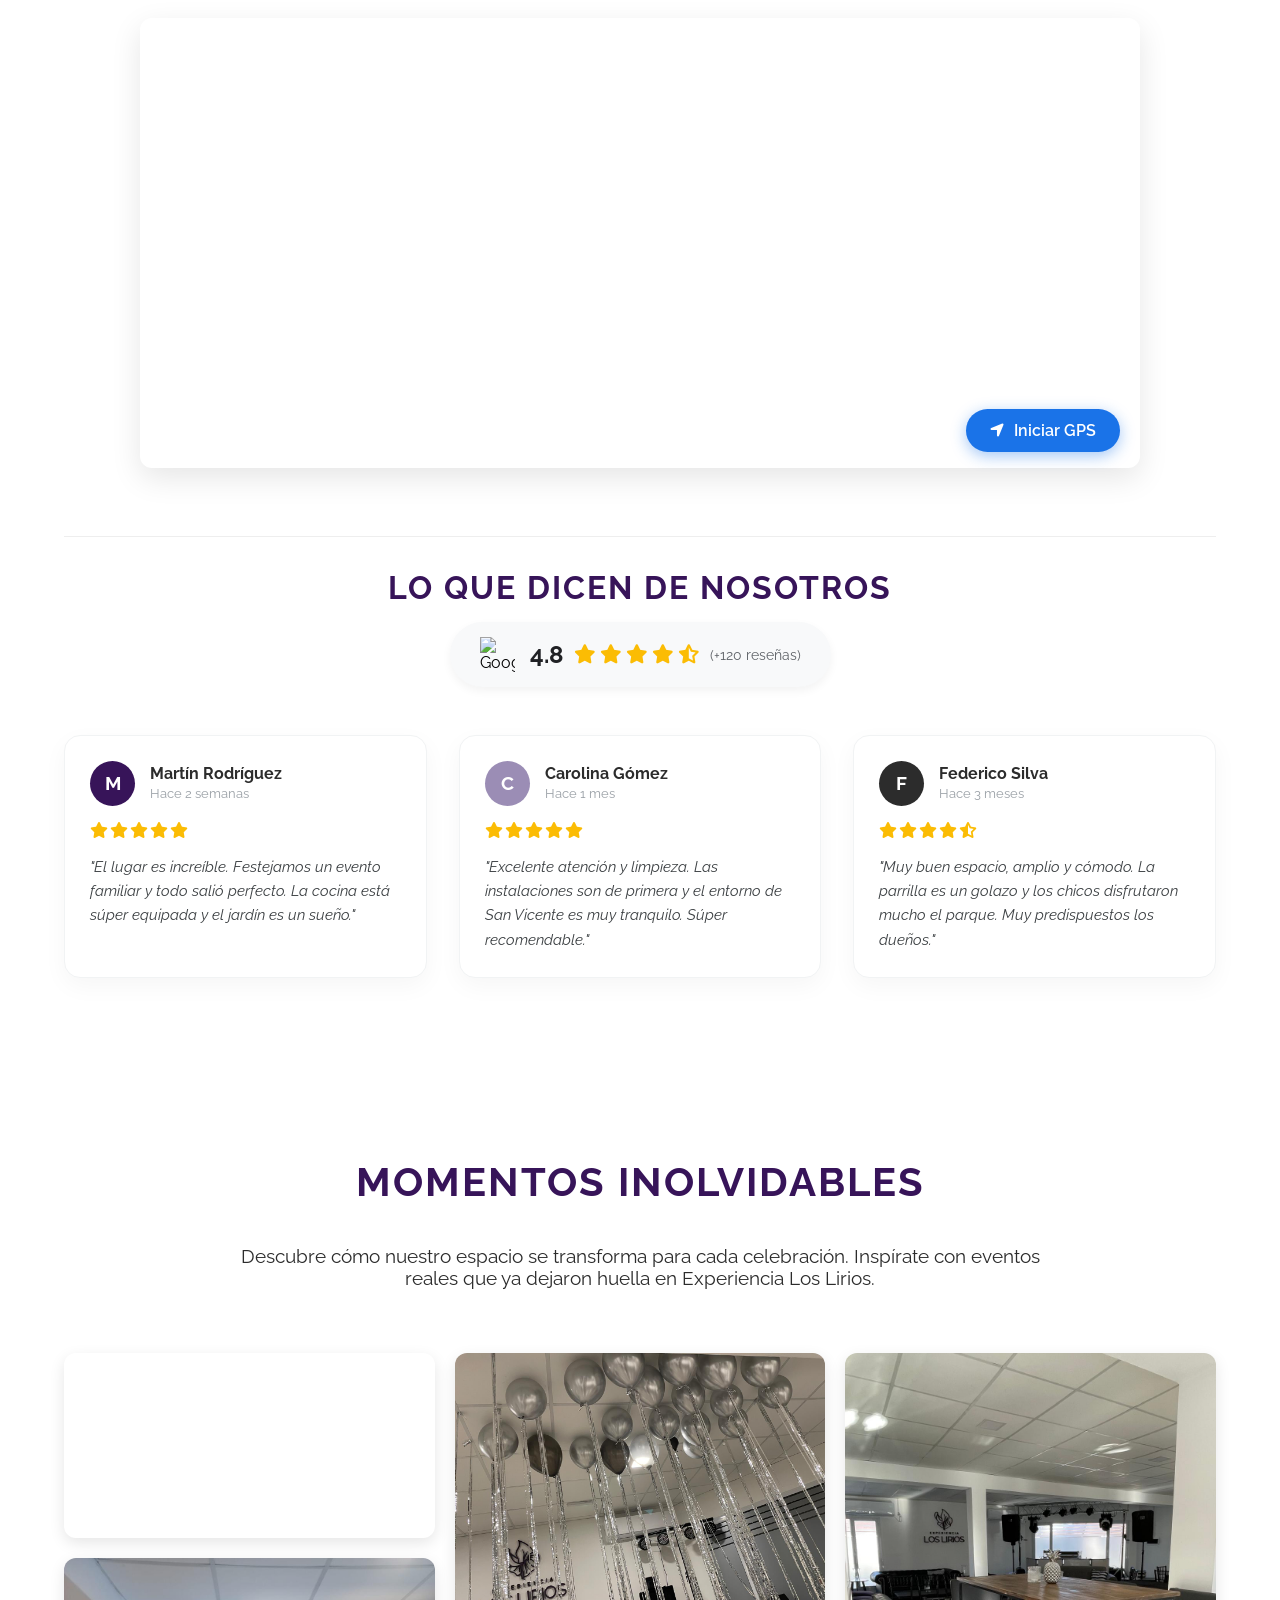
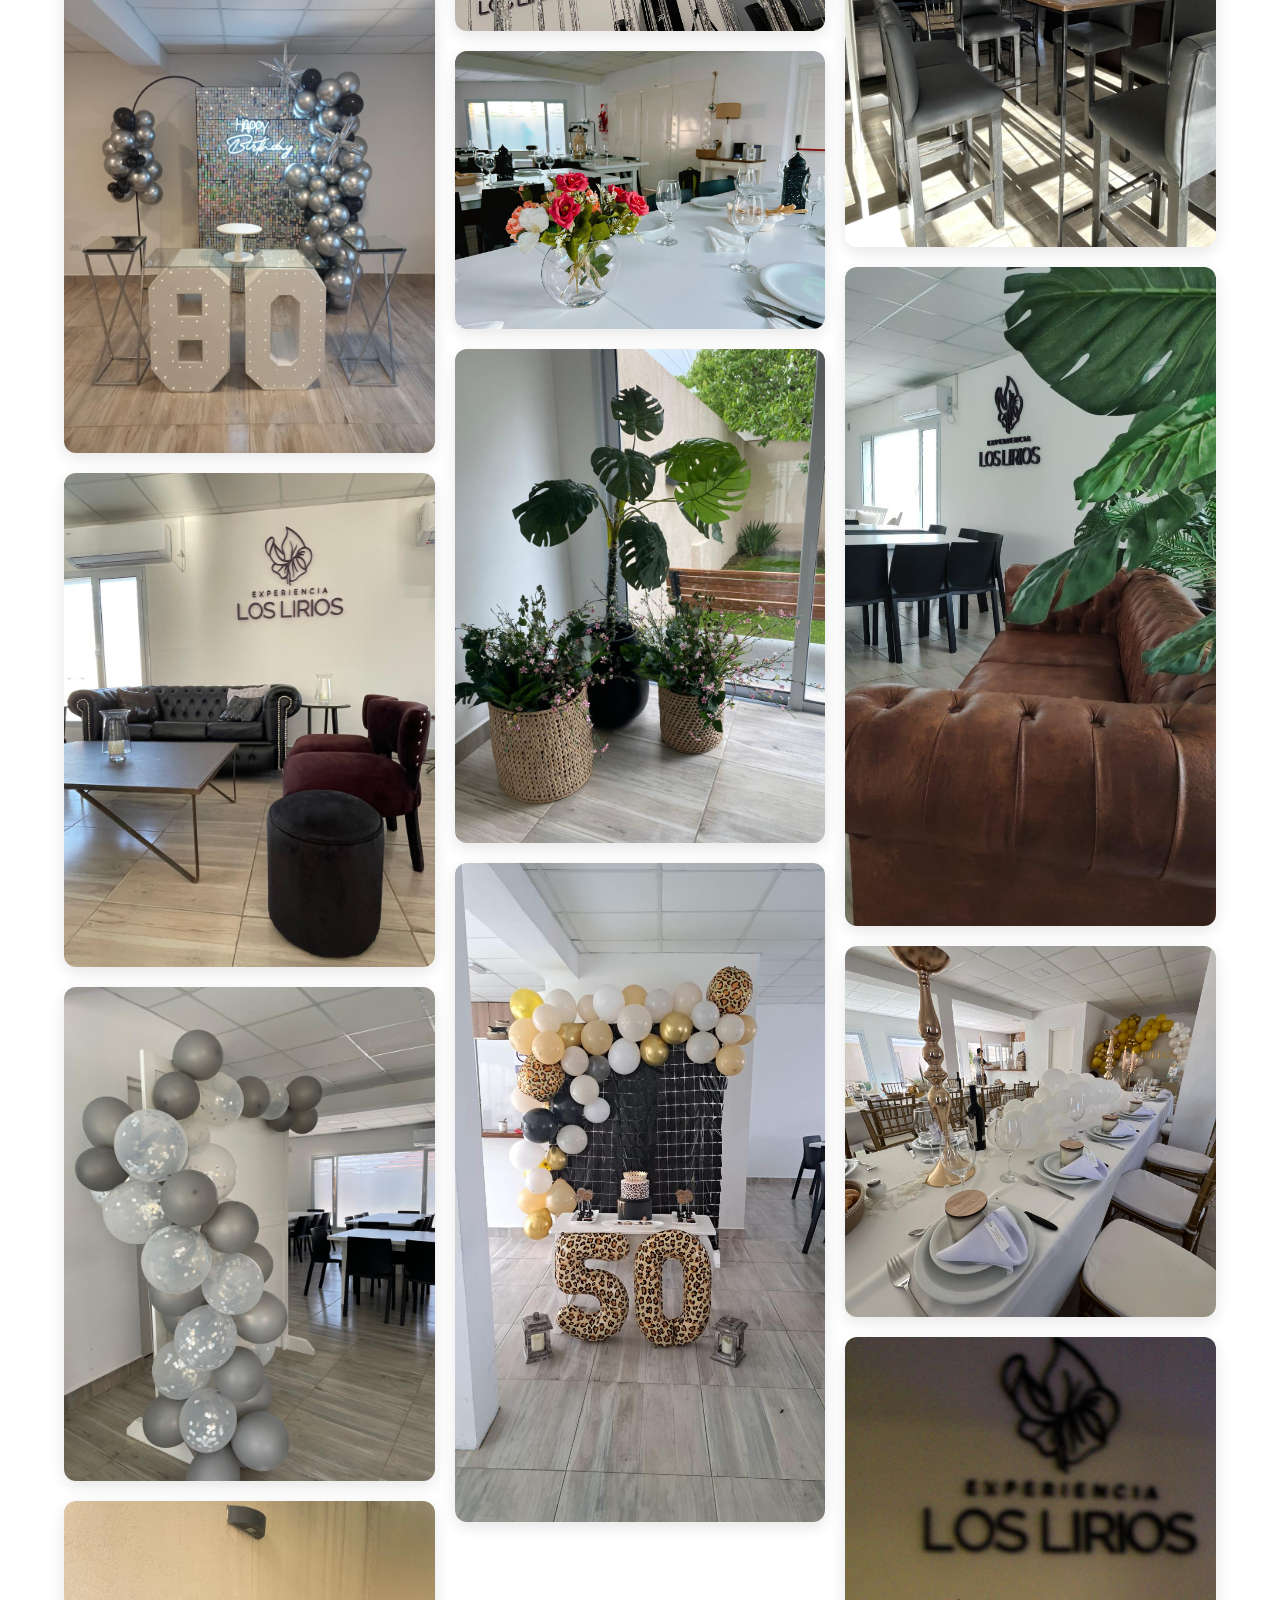
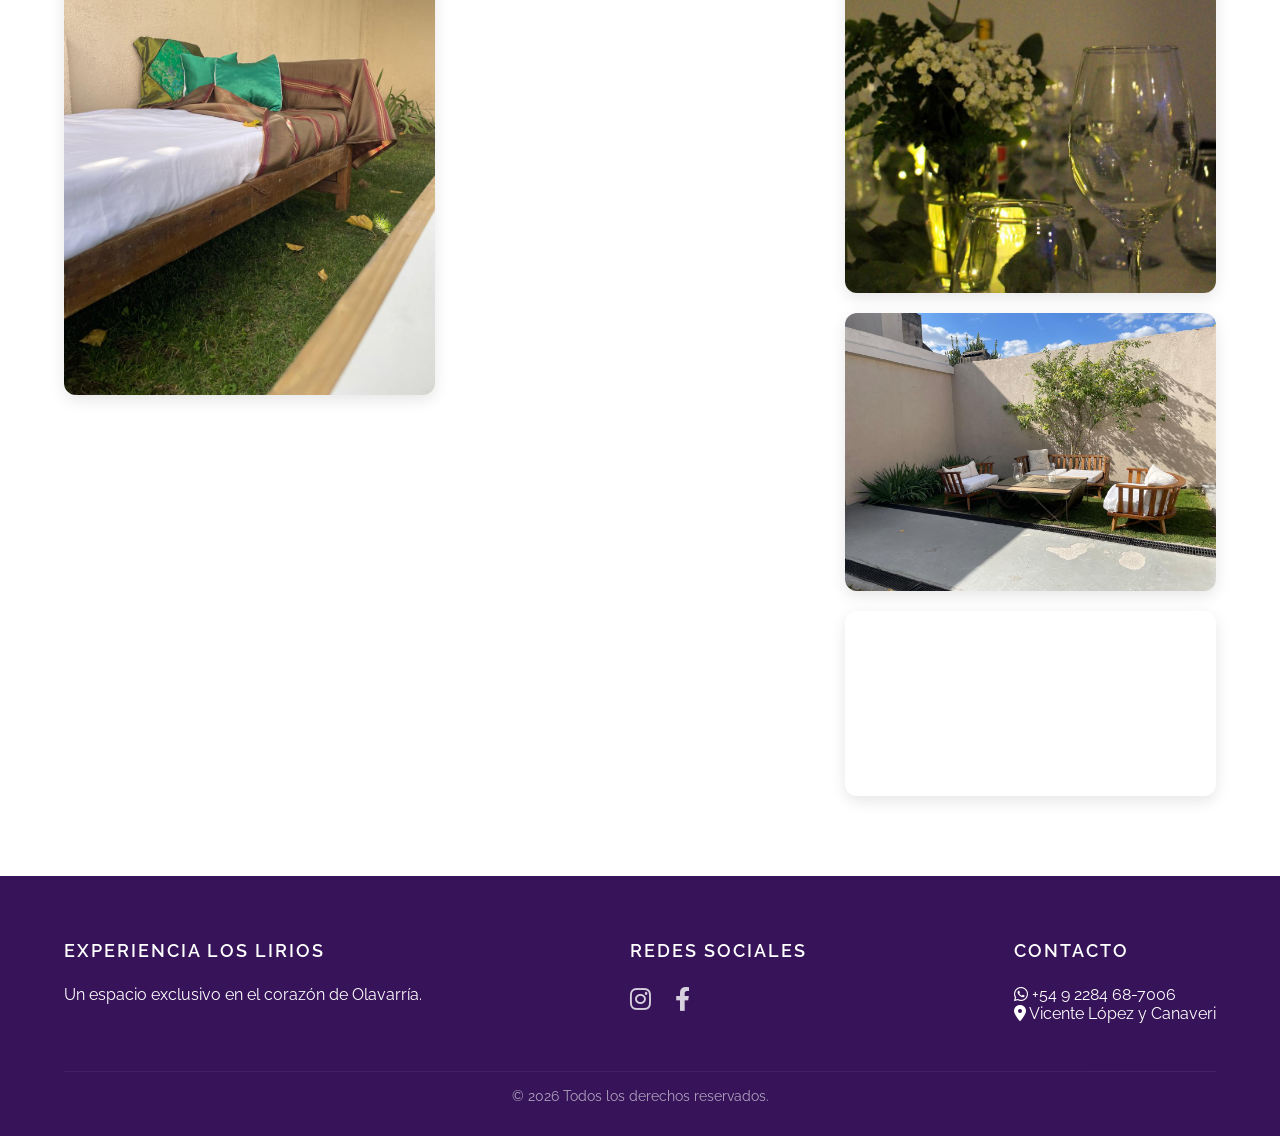
==== commit 25f15940: "reviews sections" ====
--- a/index.html
+++ b/index.html
@@ -49,6 +49,7 @@
             </section>
 
             <section id="venue" class="section-padding venue-section">
+                <div class="section-image-separator"></div>
                 <div class="container">
                     <div class="venue-intro">
                         <h2>El Salón</h2>
@@ -130,6 +131,7 @@
             </section>
 
             <section id="services" class="section-padding services-section bg-alt">
+                <div class="section-image-separator"></div>
                 <div class="container">
                     <div class="services-intro">
                         <h2>Servicios</h2>
@@ -203,6 +205,7 @@
 
 
             <section class="trust-section section-padding">
+                <div class="section-image-separator"></div>
                 <div class="trust-container">
                     <div class="trust-card">
                         <div class="trust-icon"><i class="fas fa-map-marked-alt"></i></div>
@@ -222,91 +225,180 @@
                 </div>
             </section>
 
-            <section id="location" class="section-padding bg-alt">
-                <h2>Ubicación</h2>
-                <div class="map-container">
-                    <iframe
-                        src="https://maps.google.com/maps?q=Experiencia%20Los%20Lirios%20Olavarria&t=k&z=17&ie=UTF8&iwloc=&output=embed"
-                        width="100%" height="450" style="border:0; border-radius: 12px;" allowfullscreen=""
-                        loading="lazy">
-                    </iframe>
+            <section id="location" class="section-padding bg-alt location-reviews-section">
+                <div class="container">
+                    <div class="location-header">
+                        <h2>Ubicación</h2>
+                        <div class="accent-line center"></div>
+                    </div>
+
+                    <div class="map-wrapper">
+            <div class="map-container">
+                <iframe 
+                    src="https://maps.google.com/maps?q=Experiencia+Los+Lirios,+Canaveri+2689,+Olavarria,+Provincia+de+Buenos+Aires&t=k&z=18&output=embed" 
+                    width="100%" 
+                    height="450" 
+                    style="border:0; border-radius: 12px;" 
+                    allowfullscreen="" 
+                    loading="lazy">
+                </iframe>
+            </div>
+            
+            <a href="https://www.google.com/maps/dir/?api=1&destination=Experiencia+Los+Lirios,+Olavarria&destination_place_id=ChIJTWcTXQBFlJUR8kYuZ9dlEV4" target="_blank" class="btn-gps">
+                <i class="fas fa-location-arrow"></i>
+                <span>Iniciar GPS</span>
+            </a>
+        </div>
+
+                    <div class="reviews-wrapper">
+                        <div class="reviews-header">
+                            <h3>Lo que dicen de nosotros</h3>
+                            <div class="google-rating-badge">
+                                <img src="https://upload.wikimedia.org/wikipedia/commons/c/c1/Google_%22G%22_logo.svg"
+                                    alt="Google Logo" class="google-logo">
+                                <div class="rating-info">
+                                    <span class="score">4.8</span>
+                                    <div class="stars">
+                                        <i class="fas fa-star"></i>
+                                        <i class="fas fa-star"></i>
+                                        <i class="fas fa-star"></i>
+                                        <i class="fas fa-star"></i>
+                                        <i class="fas fa-star-half-alt"></i>
+                                    </div>
+                                    <span class="total-reviews">(+120 reseñas)</span>
+                                </div>
+                            </div>
+                        </div>
+
+                        <div class="reviews-grid">
+                            <div class="review-card">
+                                <div class="review-author">
+                                    <div class="author-avatar" style="background-color: #371459;">M</div>
+                                    <div class="author-details">
+                                        <h4>Martín Rodríguez</h4>
+                                        <span class="review-date">Hace 2 semanas</span>
+                                    </div>
+                                </div>
+                                <div class="review-stars">
+                                    <i class="fas fa-star"></i><i class="fas fa-star"></i><i class="fas fa-star"></i><i
+                                        class="fas fa-star"></i><i class="fas fa-star"></i>
+                                </div>
+                                <p class="review-text">"El lugar es increíble. Festejamos un evento familiar y todo
+                                    salió perfecto. La cocina está súper equipada y el jardín es un sueño."</p>
+                            </div>
+
+                            <div class="review-card">
+                                <div class="review-author">
+                                    <div class="author-avatar" style="background-color: #9B8DB5;">C</div>
+                                    <div class="author-details">
+                                        <h4>Carolina Gómez</h4>
+                                        <span class="review-date">Hace 1 mes</span>
+                                    </div>
+                                </div>
+                                <div class="review-stars">
+                                    <i class="fas fa-star"></i><i class="fas fa-star"></i><i class="fas fa-star"></i><i
+                                        class="fas fa-star"></i><i class="fas fa-star"></i>
+                                </div>
+                                <p class="review-text">"Excelente atención y limpieza. Las instalaciones son de primera
+                                    y el entorno de San Vicente es muy tranquilo. Súper recomendable."</p>
+                            </div>
+
+                            <div class="review-card">
+                                <div class="review-author">
+                                    <div class="author-avatar" style="background-color: #2C2C2C;">F</div>
+                                    <div class="author-details">
+                                        <h4>Federico Silva</h4>
+                                        <span class="review-date">Hace 3 meses</span>
+                                    </div>
+                                </div>
+                                <div class="review-stars">
+                                    <i class="fas fa-star"></i><i class="fas fa-star"></i><i class="fas fa-star"></i><i
+                                        class="fas fa-star"></i><i class="fas fa-star-half-alt"></i>
+                                </div>
+                                <p class="review-text">"Muy buen espacio, amplio y cómodo. La parrilla es un golazo y
+                                    los chicos disfrutaron mucho el parque. Muy predispuestos los dueños."</p>
+                            </div>
+                        </div>
+                    </div>
                 </div>
             </section>
         </main>
 
         <section id="gallery" class="section-padding gallery-section">
-    <div class="container">
-        <div class="gallery-intro">
-            <h2>Momentos Inolvidables</h2>
-            <div class="accent-line center"></div>
-            <p>Descubre cómo nuestro espacio se transforma para cada celebración. Inspírate con eventos reales que ya dejaron huella en Experiencia Los Lirios.</p>
-        </div>
-
-        <div class="masonry-grid">
-            <div class="masonry-col">
-                <div class="gallery-item video-item">
-                     <video autoplay loop muted playsinline>
-                        <source src="assets/images/evento-video-1.mp4" type="video/mp4">
-                    </video>
-                </div>
-                <div class="gallery-item">
-                    <img src="assets/images/WhatsApp Image 2026-04-14 at 21.49.20 (4).jpeg" alt="Evento 1">
-                </div>
-                <div class="gallery-item">
-                    <img src="assets/images/WhatsApp Image 2026-04-14 at 21.49.20 (12).jpeg" alt="Evento 2">
-                </div>
-                <div class="gallery-item">
-                    <img src="assets/images/WhatsApp Image 2026-04-14 at 21.49.19 (12).jpeg" alt="Evento 3">
-                </div>
-                
-                <div class="gallery-item">
-                    <img src="assets/images/WhatsApp Image 2026-04-14 at 21.49.20 (31).jpeg" alt="Evento 4">
+            <div class="section-image-separator"></div>
+            <div class="container">
+                <div class="gallery-intro">
+                    <h2>Momentos Inolvidables</h2>
+                    <div class="accent-line center"></div>
+                    <p>Descubre cómo nuestro espacio se transforma para cada celebración. Inspírate con eventos reales
+                        que ya dejaron huella en Experiencia Los Lirios.</p>
+                </div>
+
+                <div class="masonry-grid">
+                    <div class="masonry-col">
+                        <div class="gallery-item video-item">
+                            <video autoplay loop muted playsinline>
+                                <source src="assets/images/evento-video-1.mp4" type="video/mp4">
+                            </video>
+                        </div>
+                        <div class="gallery-item">
+                            <img src="assets/images/WhatsApp Image 2026-04-14 at 21.49.20 (4).jpeg" alt="Evento 1">
+                        </div>
+                        <div class="gallery-item">
+                            <img src="assets/images/WhatsApp Image 2026-04-14 at 21.49.20 (12).jpeg" alt="Evento 2">
+                        </div>
+                        <div class="gallery-item">
+                            <img src="assets/images/WhatsApp Image 2026-04-14 at 21.49.19 (12).jpeg" alt="Evento 3">
+                        </div>
+
+                        <div class="gallery-item">
+                            <img src="assets/images/WhatsApp Image 2026-04-14 at 21.49.20 (31).jpeg" alt="Evento 4">
+                        </div>
+                    </div>
+
+                    <div class="masonry-col">
+
+                        <div class="gallery-item">
+                            <img src="assets/images/WhatsApp Image 2026-04-14 at 21.49.20 (6).jpeg" alt="Evento 5">
+                        </div>
+                        <div class="gallery-item">
+                            <img src="assets/images/WhatsApp Image 2026-04-14 at 21.49.20 (1).jpeg" alt="Evento 6">
+                        </div>
+                        <div class="gallery-item">
+                            <img src="assets/images/WhatsApp Image 2026-04-14 at 21.49.20 (29).jpeg" alt="Evento 7">
+                        </div>
+                        <div class="gallery-item">
+                            <img src="assets/images/WhatsApp Image 2026-04-14 at 21.49.20 (17).jpeg" alt="Evento 8">
+                        </div>
+                    </div>
+
+                    <div class="masonry-col">
+
+                        <div class="gallery-item">
+                            <img src="assets/images/WhatsApp Image 2026-04-14 at 21.49.20 (9).jpeg" alt="Evento 9">
+                        </div>
+                        <div class="gallery-item">
+                            <img src="assets/images/WhatsApp Image 2026-04-14 at 21.49.20 (15).jpeg" alt="Evento 10">
+                        </div>
+                        <div class="gallery-item">
+                            <img src="assets/images/WhatsApp Image 2026-04-14 at 21.49.20 (25).jpeg" alt="Evento 11">
+                        </div>
+                        <div class="gallery-item">
+                            <img src="assets/images/WhatsApp Image 2026-04-14 at 21.49.20 (16).jpeg" alt="Evento 12">
+                        </div>
+                        <div class="gallery-item">
+                            <img src="assets/images/WhatsApp Image 2026-04-14 at 21.49.20 (32).jpeg" alt="Evento 13">
+                        </div>
+                        <div class="gallery-item video-item">
+                            <video autoplay loop muted playsinline>
+                                <source src="assets/images/evento-video-2.mp4" type="video/mp4">
+                            </video>
+                        </div>
+
+                    </div>
                 </div>
             </div>
-
-            <div class="masonry-col">
-                
-                <div class="gallery-item">
-                    <img src="assets/images/WhatsApp Image 2026-04-14 at 21.49.20 (6).jpeg" alt="Evento 5">
-                </div>
-                <div class="gallery-item">
-                    <img src="assets/images/WhatsApp Image 2026-04-14 at 21.49.20 (1).jpeg" alt="Evento 6">
-                </div>
-                <div class="gallery-item">
-                    <img src="assets/images/WhatsApp Image 2026-04-14 at 21.49.20 (29).jpeg" alt="Evento 7">
-                </div>
-                <div class="gallery-item">
-                    <img src="assets/images/WhatsApp Image 2026-04-14 at 21.49.20 (17).jpeg" alt="Evento 8">
-                </div>
-            </div>
-
-            <div class="masonry-col">
-                
-                <div class="gallery-item">
-                    <img src="assets/images/WhatsApp Image 2026-04-14 at 21.49.20 (9).jpeg" alt="Evento 9">
-                </div>
-                <div class="gallery-item">
-                    <img src="assets/images/WhatsApp Image 2026-04-14 at 21.49.20 (15).jpeg" alt="Evento 10">
-                </div>
-                <div class="gallery-item">
-                    <img src="assets/images/WhatsApp Image 2026-04-14 at 21.49.20 (25).jpeg" alt="Evento 11">
-                </div>
-                <div class="gallery-item">
-                    <img src="assets/images/WhatsApp Image 2026-04-14 at 21.49.20 (16).jpeg" alt="Evento 12">
-                </div>
-                <div class="gallery-item">
-                    <img src="assets/images/WhatsApp Image 2026-04-14 at 21.49.20 (32).jpeg" alt="Evento 13">
-                </div>
-                <div class="gallery-item video-item">
-                    <video autoplay loop muted playsinline>
-                        <source src="assets/images/evento-video-2.mp4" type="video/mp4">
-                    </video>
-                </div>
-                
-            </div>
-        </div>
-    </div>
-</section>
+        </section>
 
         <footer class="main-footer">
             <div class="footer-container">
--- a/css/index.css
+++ b/css/index.css
@@ -668,4 +668,236 @@
         opacity: 1; /* Siempre visible */
         background: linear-gradient(to top, rgba(0, 0, 0, 0.4) 0%, transparent 40%);
     }
+}
+
+/* =========================================
+   SEPARADOR VISUAL CON IMAGEN (MÓVIL)
+   ========================================= */
+
+/* Estilo general del separador (oculto por defecto) */
+.section-image-separator {
+    display: none; /* No se muestra en PC */
+}
+
+/* --- Solo para Mobile (menos de 768px) --- */
+@media (max-width: 767px) {
+    .section-image-separator {
+        display: block; 
+        
+        /* 1. FORZAR ESTIRAMIENTO A LOS BORDES EXACTOS */
+        width: 100vw; /* 100% del Viewport Width (ancho de la pantalla) */
+        position: relative;
+        left: 50%;
+        transform: translateX(-50%); /* Lo centra ignorando los márgenes del padre */
+        
+        /* 2. ALTO DE LA FRANJA */
+        height: 35px; /* Lo bajé un poquito para que sea un detalle más fino, subilo si querés */
+        
+        /* 3. CONTROL DEL ESPACIO ARRIBA Y ABAJO (Homogeneización) */
+        /* Como la sección de arriba deja mucho espacio, usamos un margen negativo para subir el separador */
+        margin-top: -15px; 
+        /* Y empujamos un poquito la sección de abajo para que quede simétrico */
+        margin-bottom: 25px; 
+        
+        /* 4. IMAGEN */
+        background-image: url('../assets/images_marca/separador.jpg');
+        background-repeat: no-repeat;
+        background-position: center;
+        background-size: cover; 
+    }
+}
+
+/* =========================================
+   UBICACIÓN, MAPA Y BOTÓN GPS
+   ========================================= */
+.location-reviews-section {
+    background-color: var(--white); /* o var(--bg-light) */
+}
+
+.location-header {
+    text-align: center;
+    margin-bottom: 2rem;
+}
+
+.map-wrapper {
+    position: relative; /* Para poder posicionar el botón arriba */
+    max-width: 1000px;
+    margin: 0 auto 4rem auto;
+}
+
+.map-container iframe {
+    box-shadow: 0 10px 30px rgba(0,0,0,0.1);
+}
+
+/* Botón GPS Superpuesto */
+.btn-gps {
+    position: absolute;
+    bottom: 20px;
+    right: 20px;
+    background-color: #1a73e8; /* Color azul característico de Google Maps */
+    color: white;
+    padding: 12px 24px;
+    border-radius: 30px;
+    font-weight: 600;
+    font-size: 1rem;
+    display: flex;
+    align-items: center;
+    gap: 10px;
+    text-decoration: none;
+    box-shadow: 0 4px 15px rgba(26, 115, 232, 0.4);
+    transition: var(--transition);
+    z-index: 10;
+}
+
+.btn-gps:hover {
+    background-color: #1557b0;
+    transform: translateY(-3px);
+    box-shadow: 0 6px 20px rgba(26, 115, 232, 0.6);
+    color: white;
+}
+
+/* --- Mobile Map Adjustments --- */
+@media (max-width: 768px) {
+    .btn-gps {
+        bottom: 15px;
+        right: 50%;
+        transform: translateX(50%); /* Centrado en celular */
+        width: max-content;
+    }
+    
+    .btn-gps:hover {
+        transform: translateX(50%) translateY(-3px);
+    }
+}
+
+/* =========================================
+   SECCIÓN DE RESEÑAS (SOCIAL PROOF)
+   ========================================= */
+.reviews-wrapper {
+    max-width: 1200px;
+    margin: 0 auto;
+    padding-top: 2rem;
+    border-top: 1px solid #eee; /* Separador sutil */
+}
+
+.reviews-header {
+    display: flex;
+    flex-direction: column;
+    align-items: center;
+    margin-bottom: 3rem;
+}
+
+.reviews-header h3 {
+    font-size: 2rem;
+    color: var(--primary-color);
+    margin-bottom: 1rem;
+}
+
+/* Badge de Google */
+.google-rating-badge {
+    display: flex;
+    align-items: center;
+    gap: 15px;
+    background: #f8f9fa;
+    padding: 15px 30px;
+    border-radius: 50px;
+    box-shadow: 0 4px 10px rgba(0,0,0,0.05);
+}
+
+.google-logo {
+    width: 35px;
+    height: 35px;
+}
+
+.rating-info {
+    display: flex;
+    align-items: center;
+    gap: 10px;
+    flex-wrap: wrap;
+    justify-content: center;
+}
+
+.rating-info .score {
+    font-size: 1.5rem;
+    font-weight: 700;
+    color: #202124;
+}
+
+.rating-info .stars i {
+    color: #fbbc04; /* Amarillo Google */
+    font-size: 1.2rem;
+}
+
+.rating-info .total-reviews {
+    color: #5f6368;
+    font-size: 0.9rem;
+}
+
+/* Grilla de Tarjetas de Reseña */
+.reviews-grid {
+    display: grid;
+    grid-template-columns: repeat(auto-fit, minmax(300px, 1fr));
+    gap: 2rem;
+}
+
+.review-card {
+    background: var(--white);
+    padding: 25px;
+    border-radius: 16px;
+    box-shadow: 0 8px 25px rgba(0,0,0,0.04);
+    border: 1px solid #f1f3f4;
+    transition: var(--transition);
+}
+
+.review-card:hover {
+    transform: translateY(-5px);
+    box-shadow: 0 12px 30px rgba(0,0,0,0.08);
+}
+
+.review-author {
+    display: flex;
+    align-items: center;
+    gap: 15px;
+    margin-bottom: 15px;
+}
+
+.author-avatar {
+    width: 45px;
+    height: 45px;
+    background-color: var(--primary-color);
+    color: white;
+    border-radius: 50%;
+    display: flex;
+    align-items: center;
+    justify-content: center;
+    font-size: 1.2rem;
+    font-weight: bold;
+}
+
+.author-details h4 {
+    margin: 0;
+    color: var(--text-dark);
+    font-size: 1rem;
+}
+
+.review-date {
+    font-size: 0.8rem;
+    color: #9aa0a6;
+}
+
+.review-stars {
+    margin-bottom: 15px;
+}
+
+.review-stars i {
+    color: #fbbc04;
+    font-size: 1rem;
+    margin-right: 2px;
+}
+
+.review-text {
+    font-size: 0.95rem;
+    line-height: 1.6;
+    color: #3c4043;
+    font-style: italic;
 }
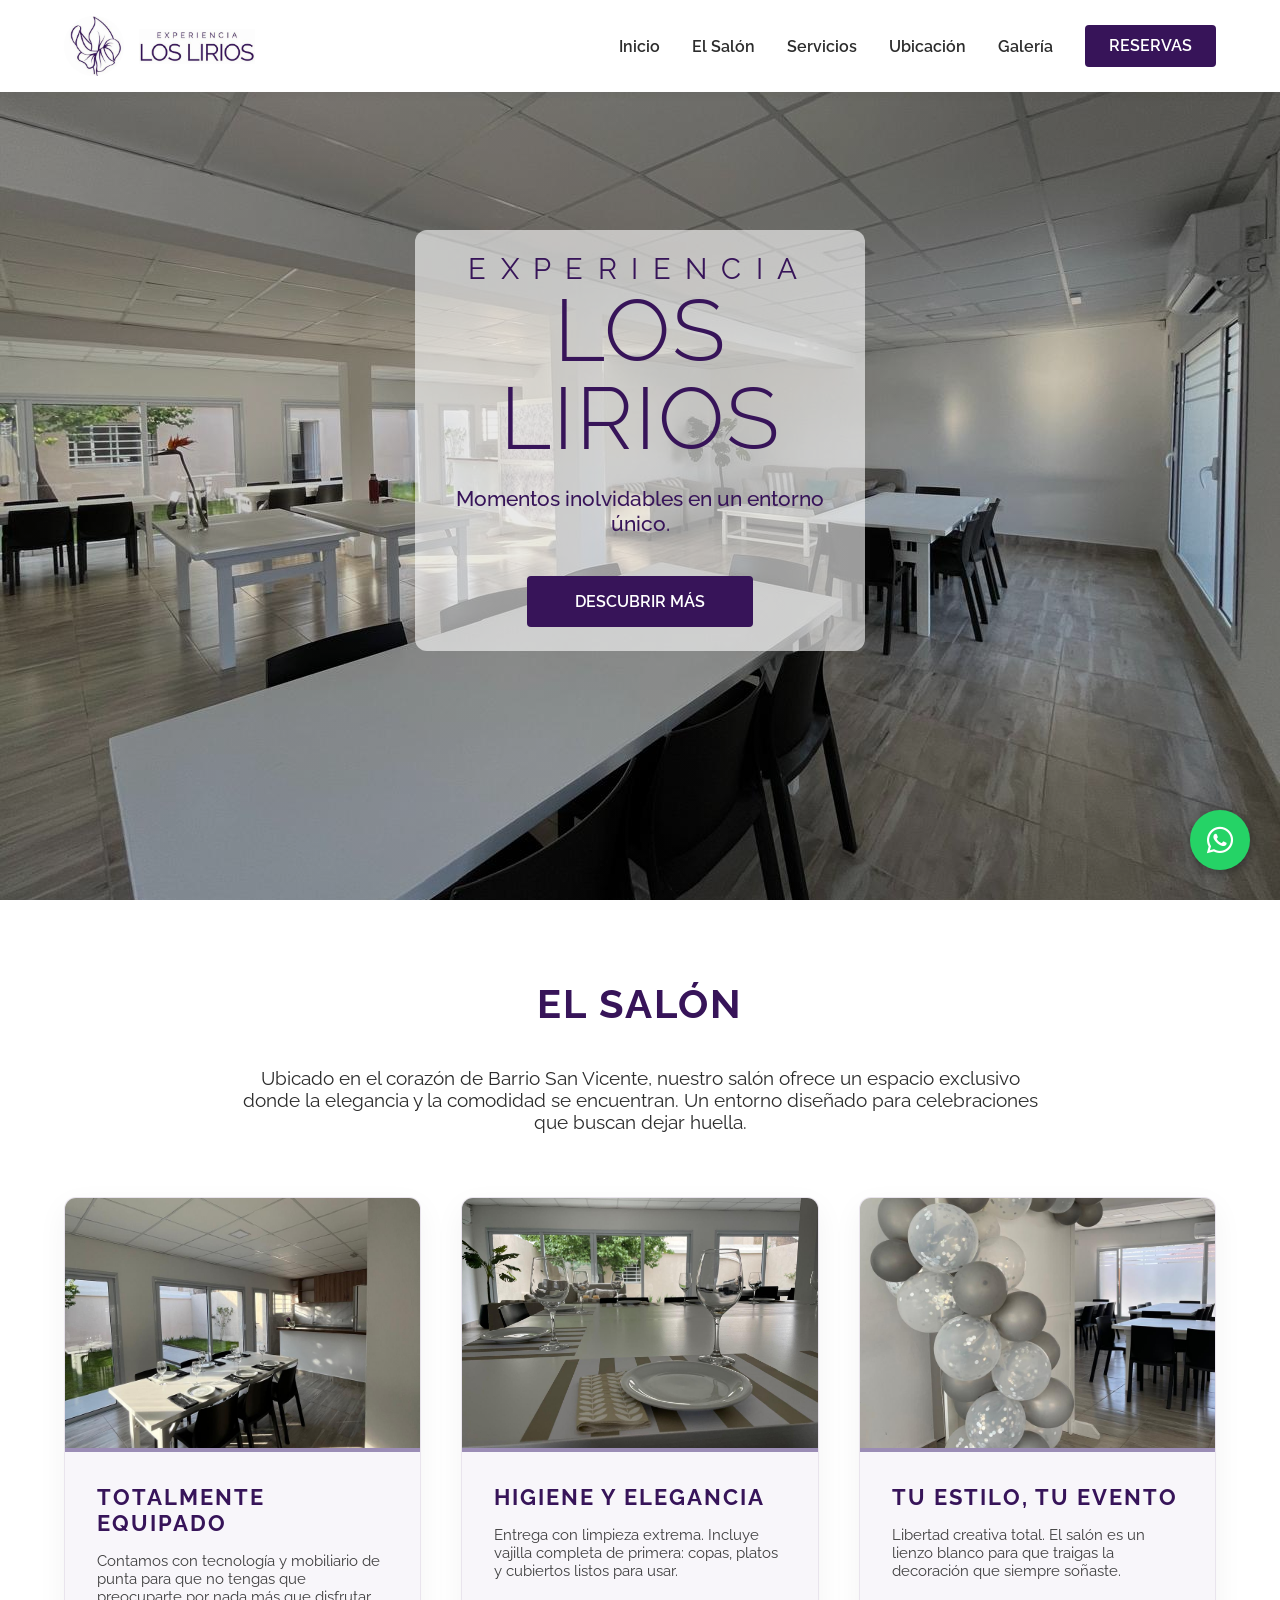
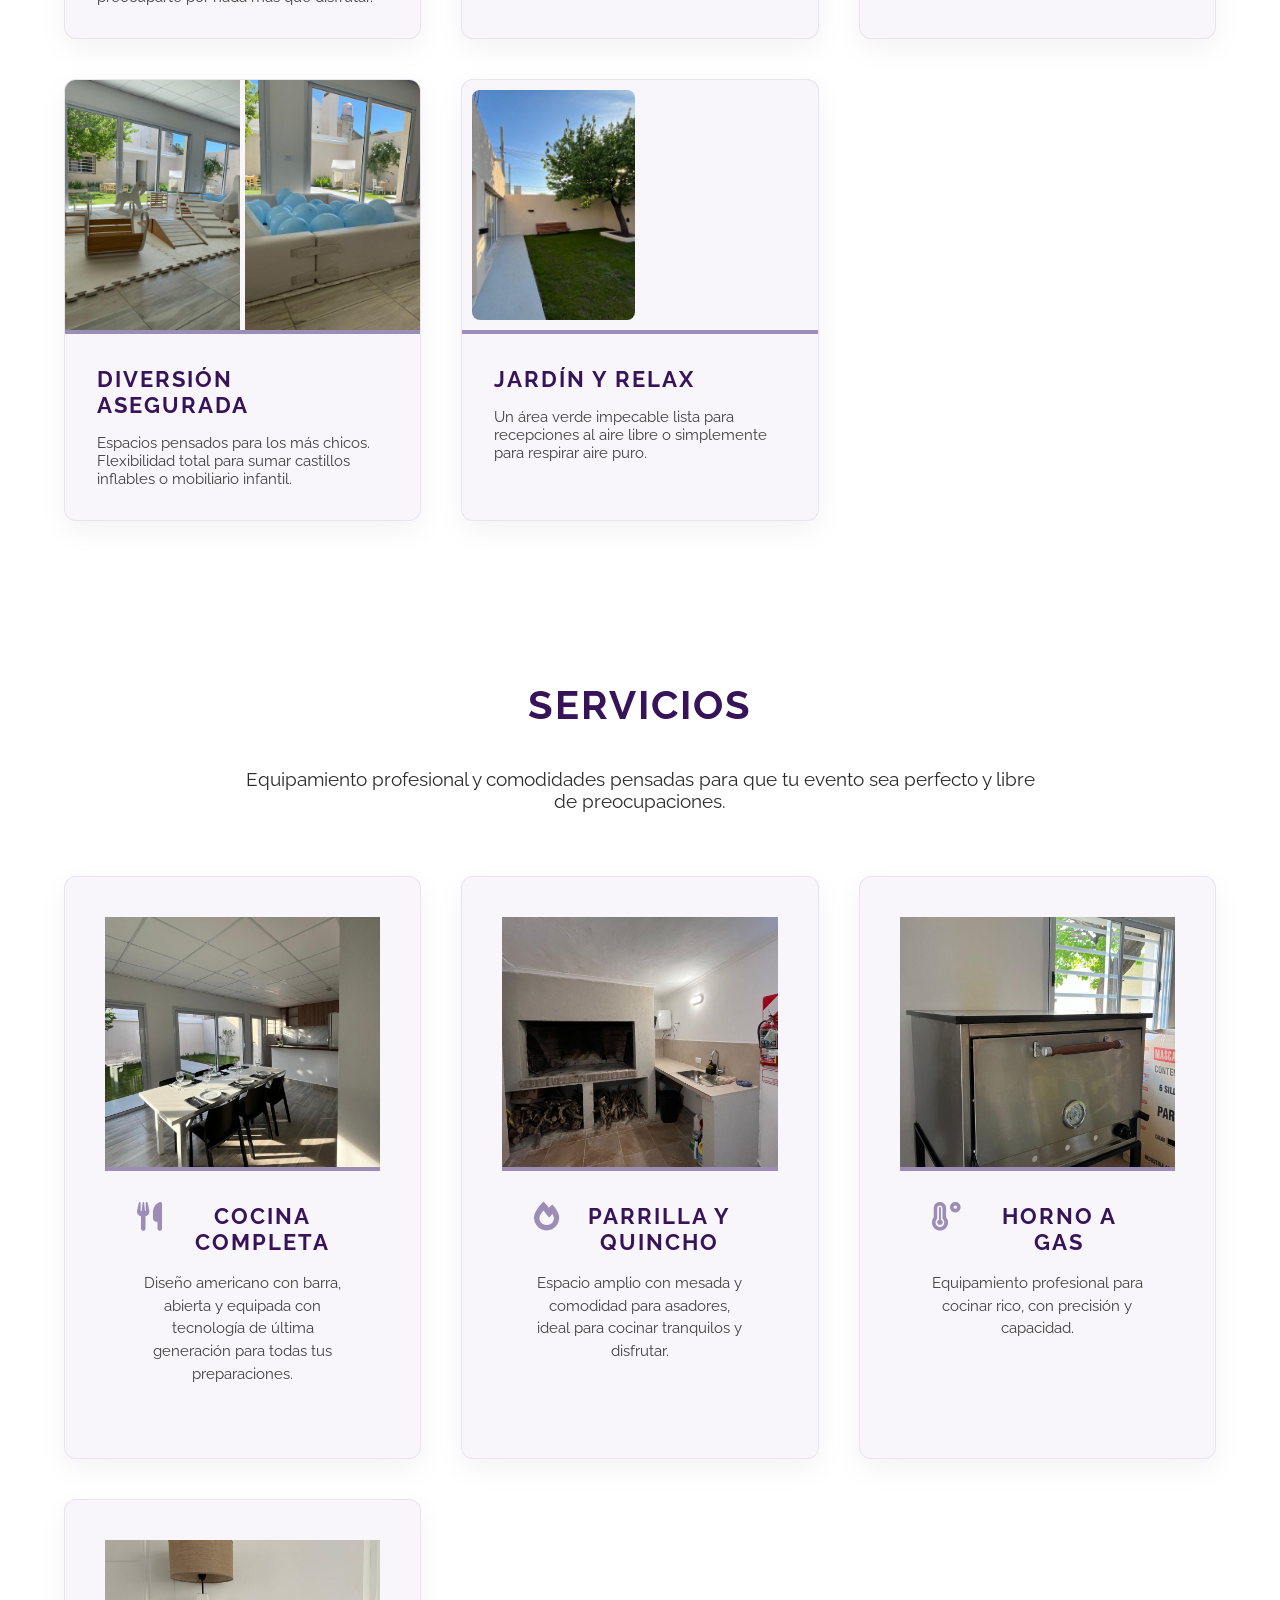
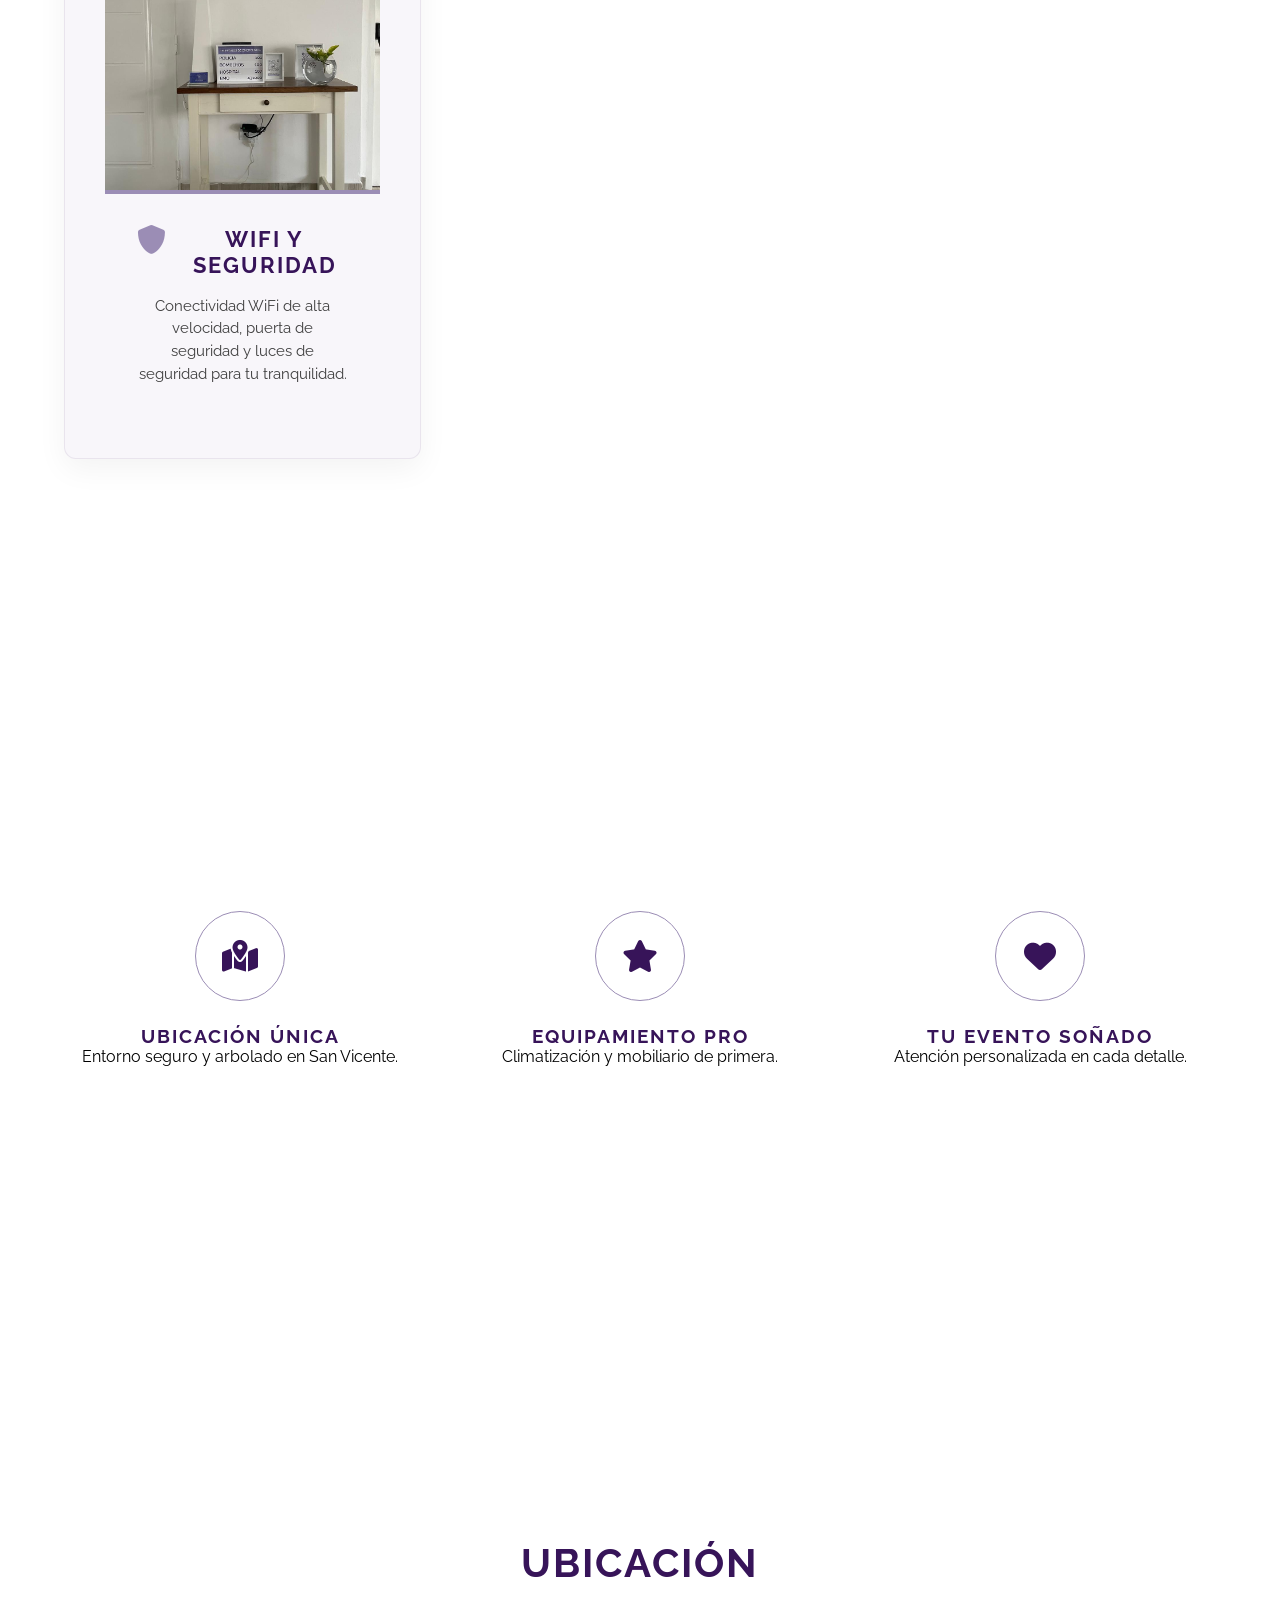
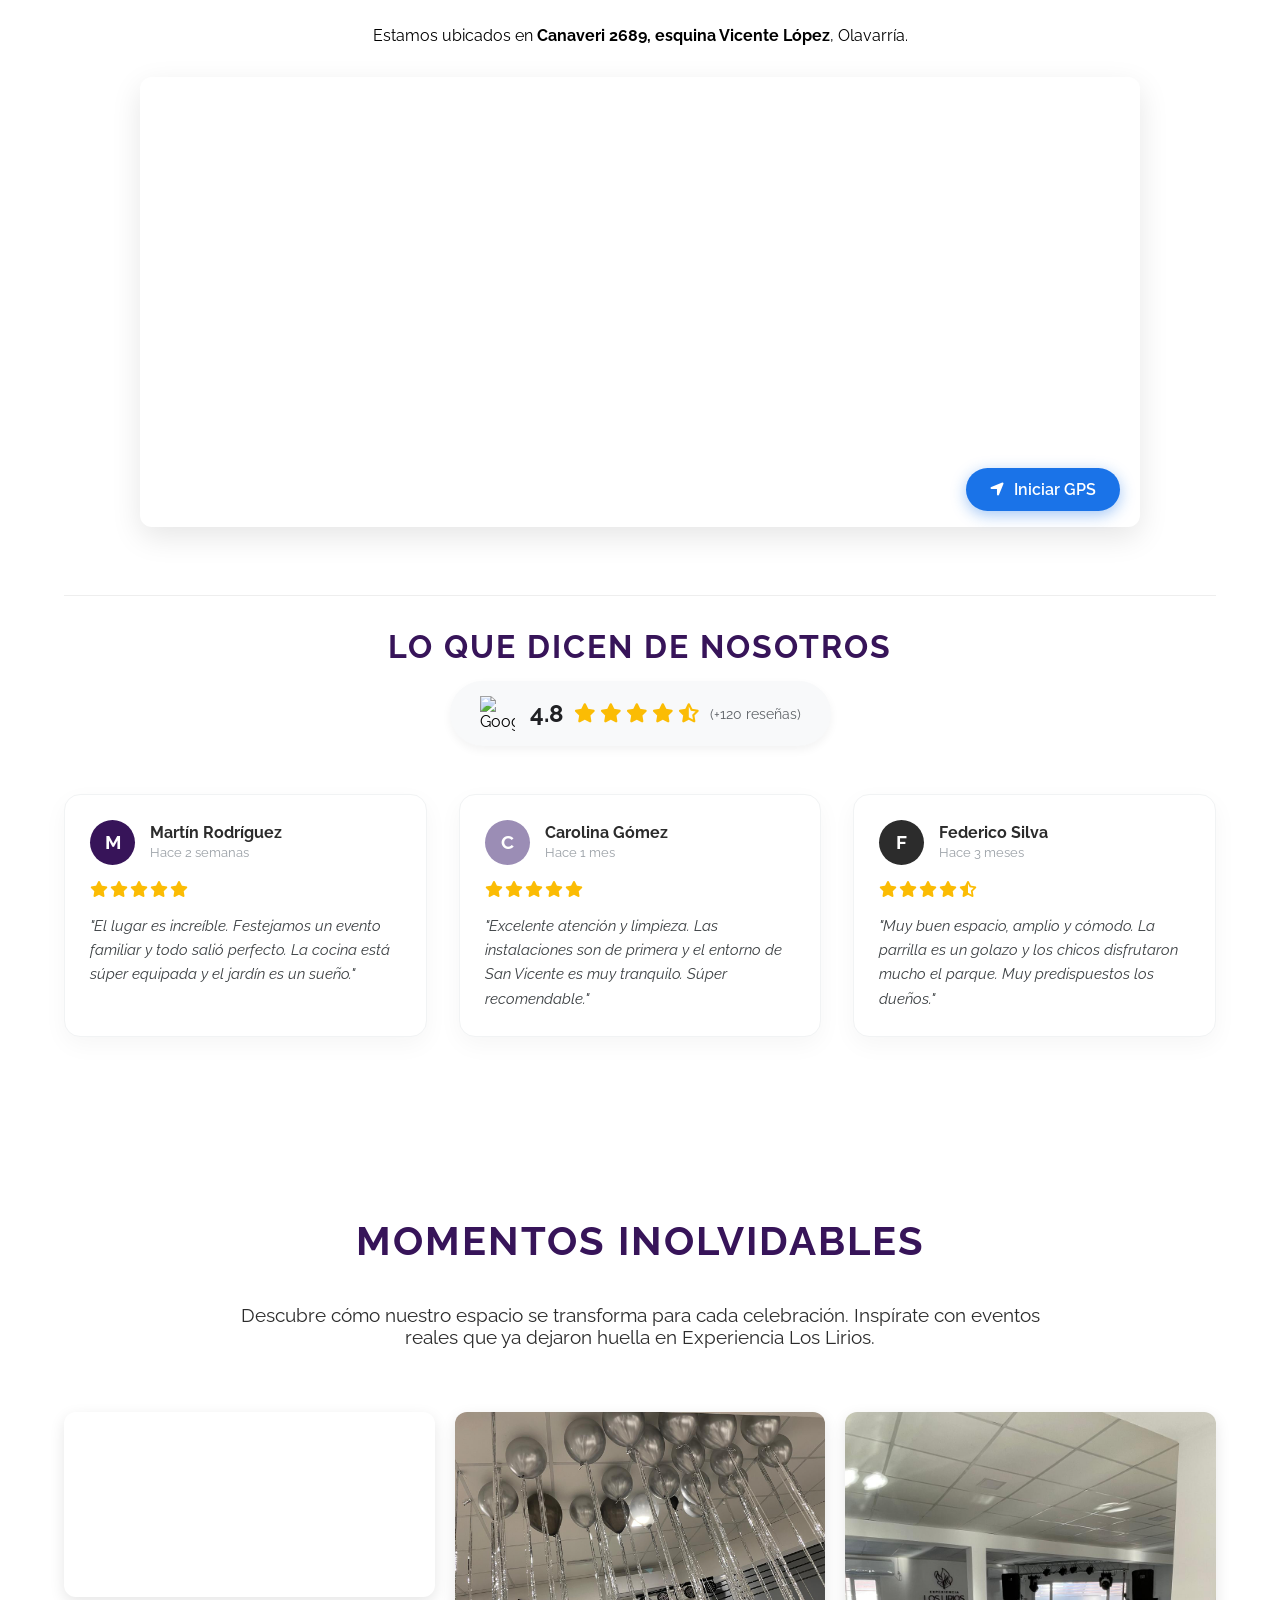
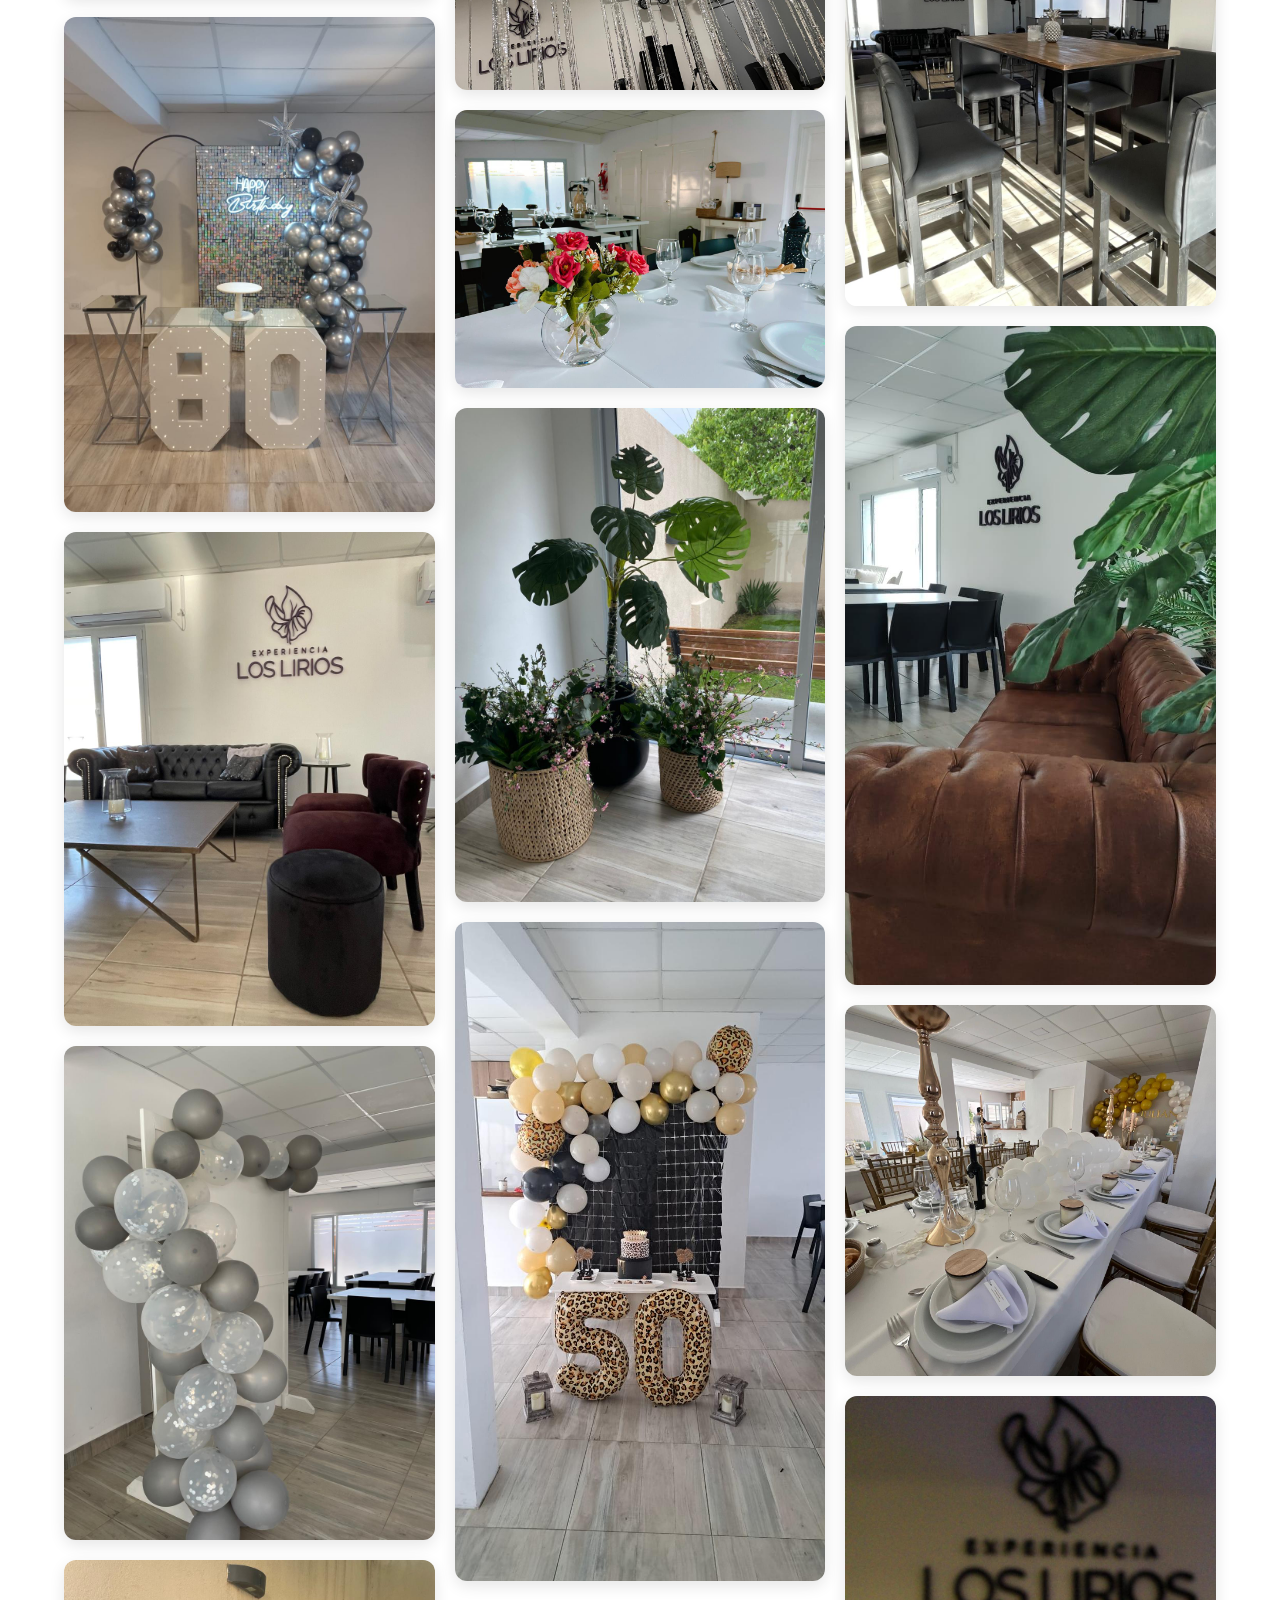
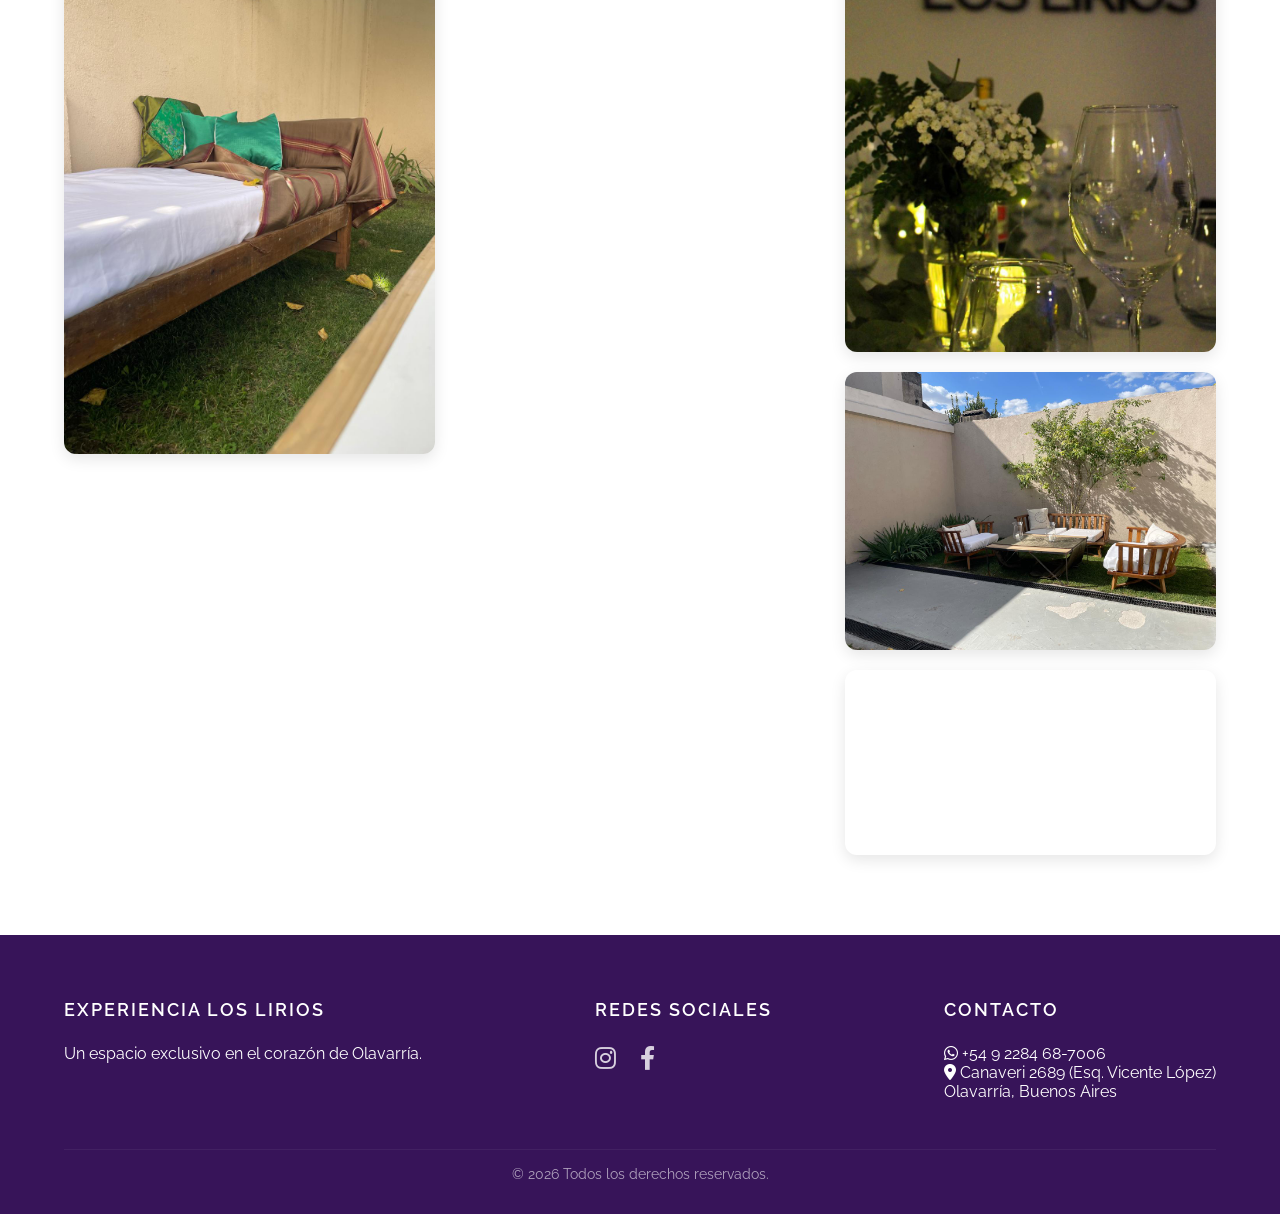
==== commit f8a3b0e9: "ultimos detalles" ====
--- a/index.html
+++ b/index.html
@@ -230,6 +230,7 @@
                     <div class="location-header">
                         <h2>Ubicación</h2>
                         <div class="accent-line center"></div>
+                        <p class="location-address">Estamos ubicados en <strong>Canaveri 2689, esquina Vicente López</strong>, Olavarría.</p>
                     </div>
 
                     <div class="map-wrapper">
@@ -418,7 +419,7 @@
                 <div class="footer-col contact-col">
                     <h3 class="footer-title">Contacto</h3>
                     <p><i class="fab fa-whatsapp"></i> +54 9 2284 68-7006</p>
-                    <p><i class="fas fa-map-marker-alt"></i> Vicente López y Canaveri</p>
+                    <p><i class="fas fa-map-marker-alt"></i> Canaveri 2689 (Esq. Vicente López)<br>Olavarría, Buenos Aires</p>
                 </div>
             </div>
             <div class="footer-bottom">
--- a/css/index.css
+++ b/css/index.css
@@ -900,4 +900,40 @@
     line-height: 1.6;
     color: #3c4043;
     font-style: italic;
+}
+
+/* =========================================
+   MEJORA VISUAL DE TARJETAS (Fondo y Bordes)
+   ========================================= */
+
+.feature-card, 
+.service-card {
+    /* Violeta ultra claro (tirando a blanco puro) */
+    background-color: #F8F6FA !important; 
+    
+    /* Un borde súper fino y semitransparente con tu color principal para enmarcarla */
+    border: 1px solid rgba(55, 20, 89, 0.08) !important;
+}
+
+/* Opcional: Hacer que el tinte se vuelva un toque más blanco al pasar el mouse para dar efecto de "iluminación" */
+.feature-card:hover, 
+.service-card:hover {
+    background-color: #FFFFFF !important;
+}
+
+/* =========================================
+   HERO MOBILE - NUEVA IMAGEN
+   ========================================= */
+
+/* Estilo general para mobile (menos de 768px) */
+@media (max-width: 767px) {
+    .hero {
+        /* Ruta a la nueva imagen (asegurate que esté cargada y la ruta sea correcta) */
+        background-image: url('../assets/images/WhatsApp Image 2026-04-14 at 21.49.17.jpeg');
+        
+        /* Aseguramos que cubra todo y esté centrada */
+        background-repeat: no-repeat;
+        background-position: center;
+        background-size: cover; 
+    }
 }
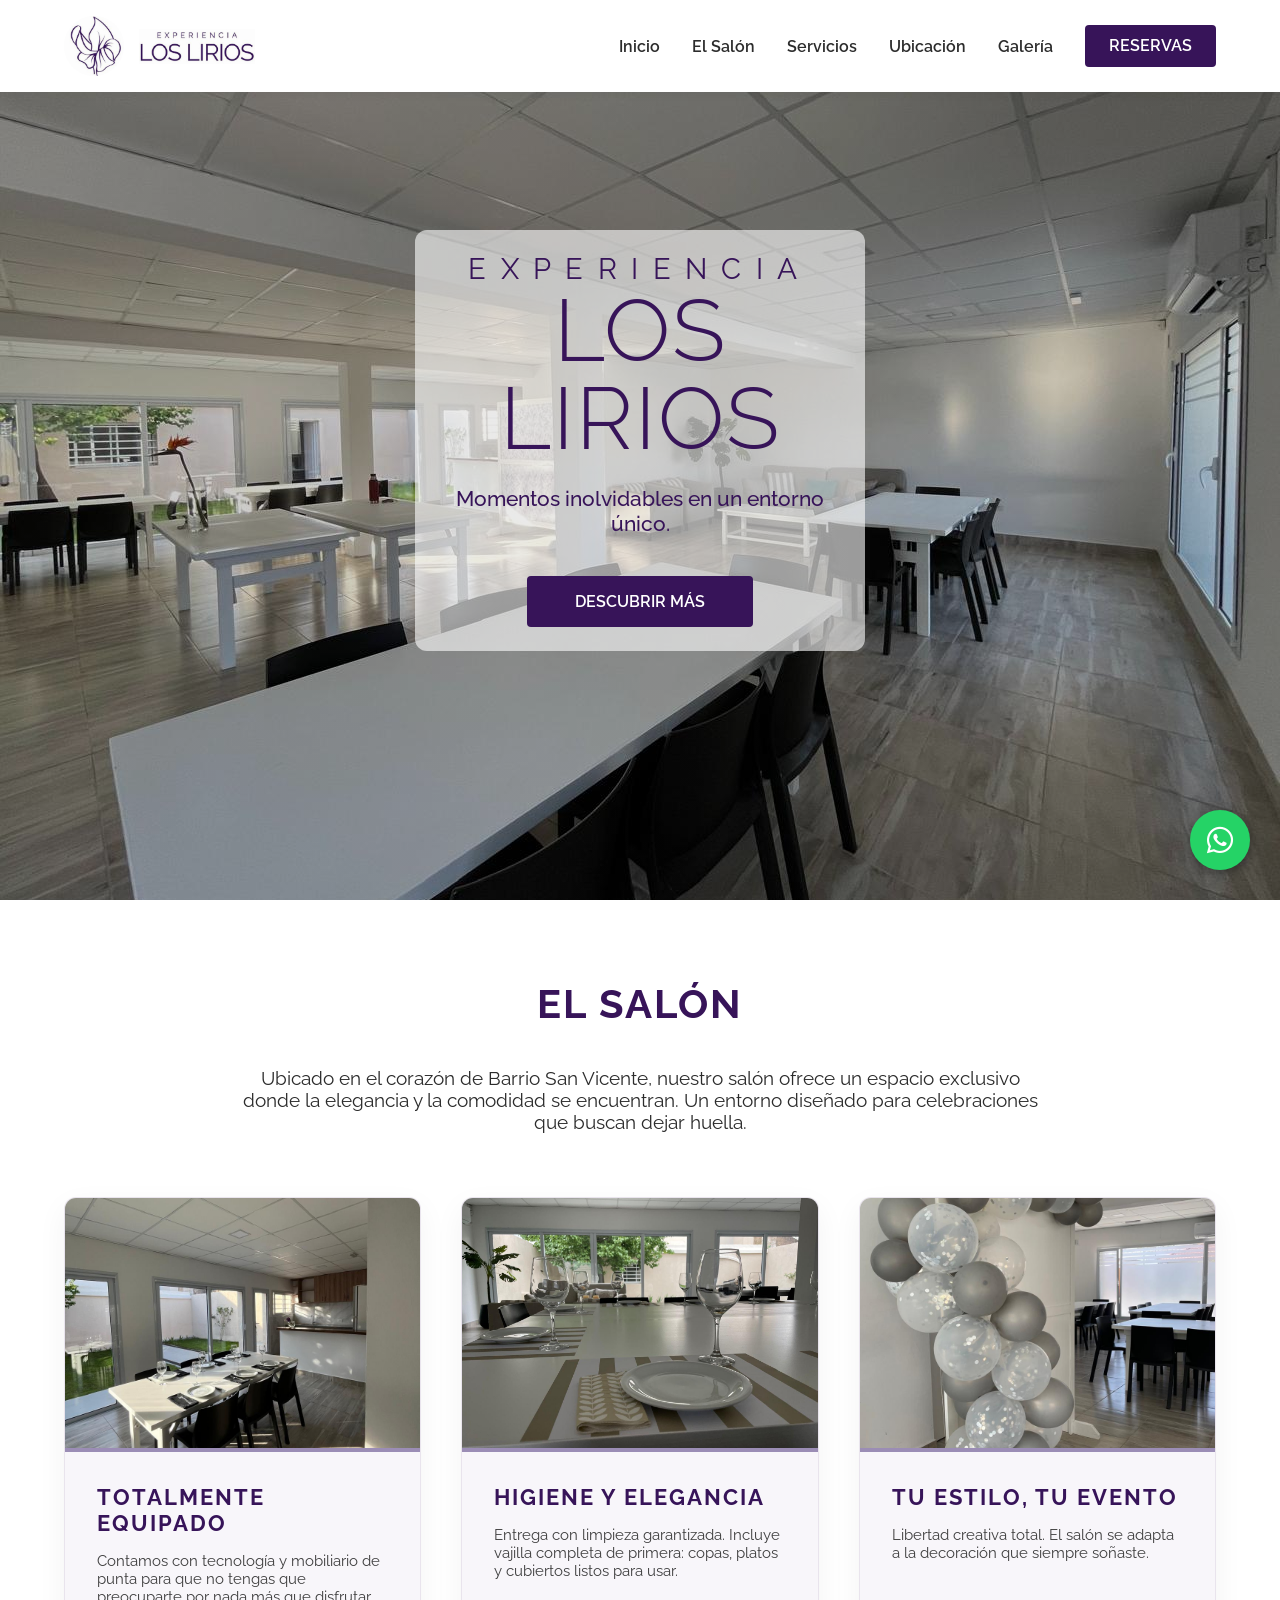
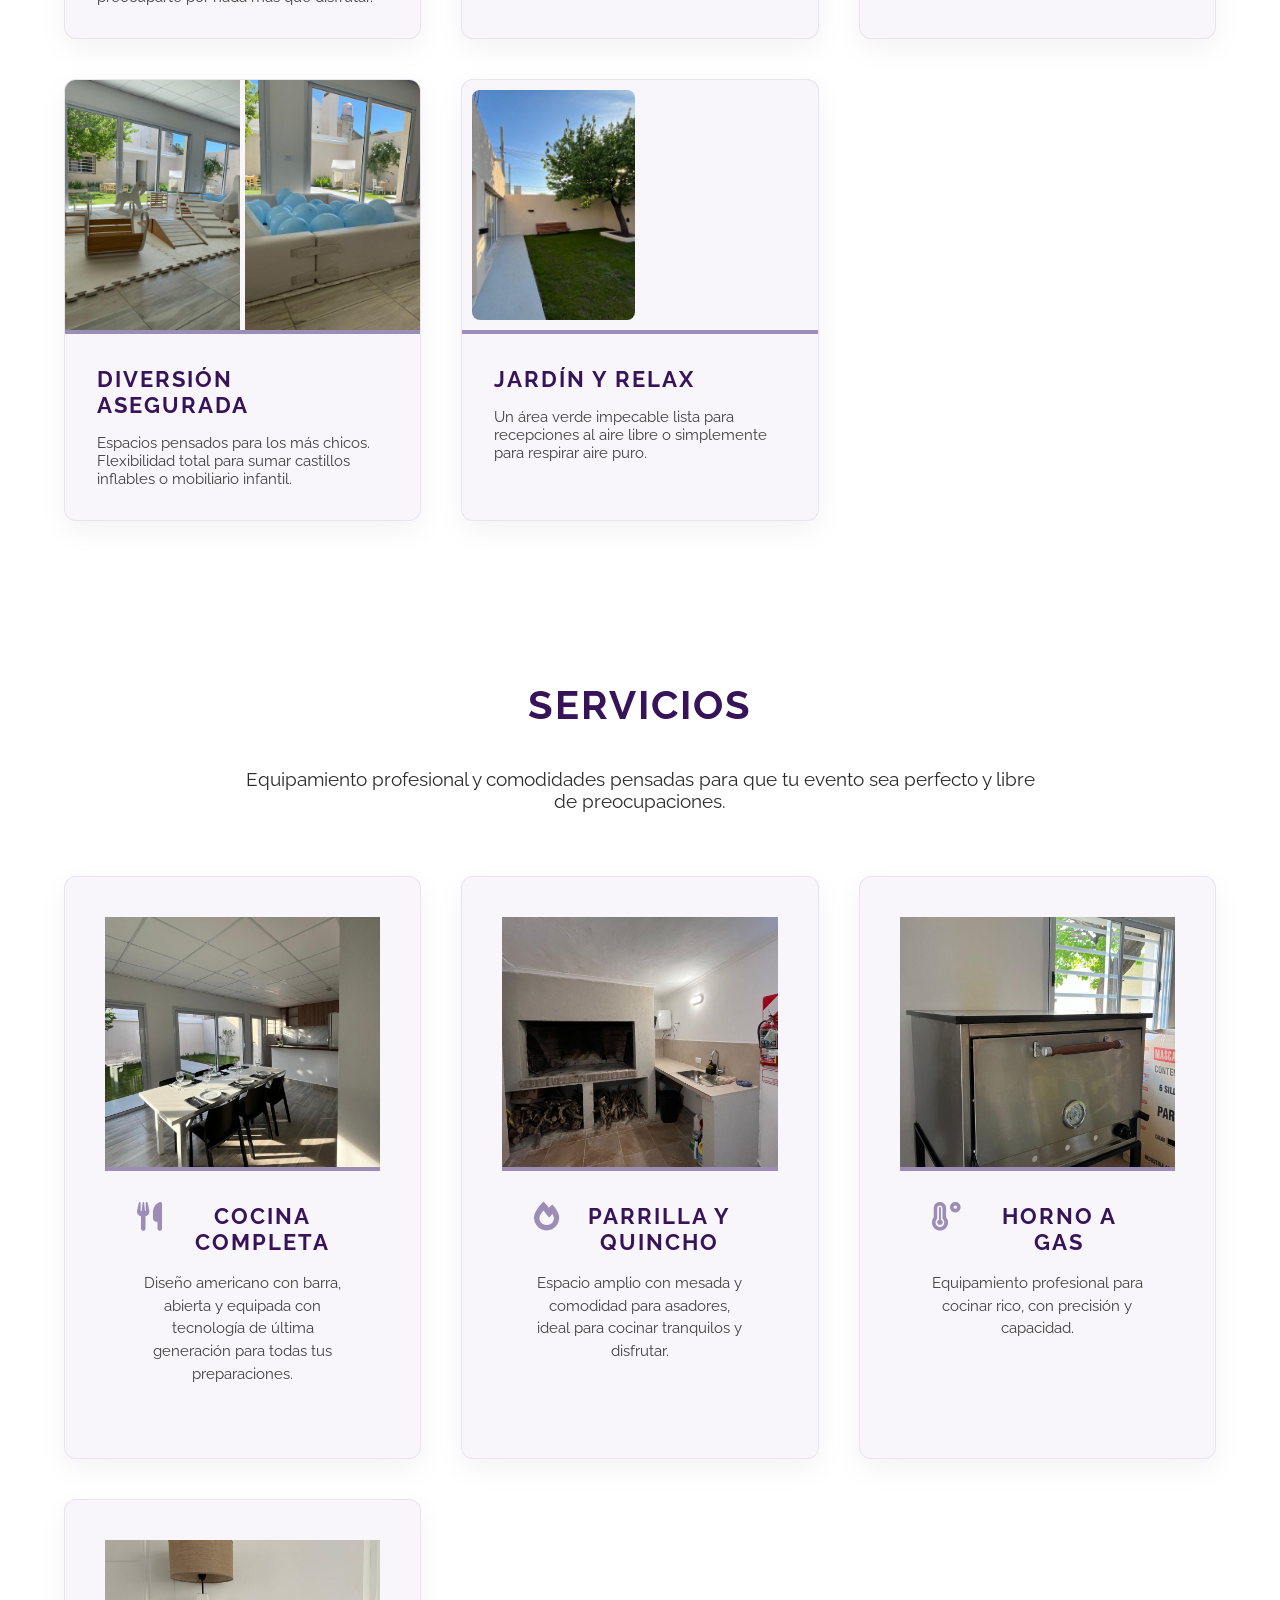
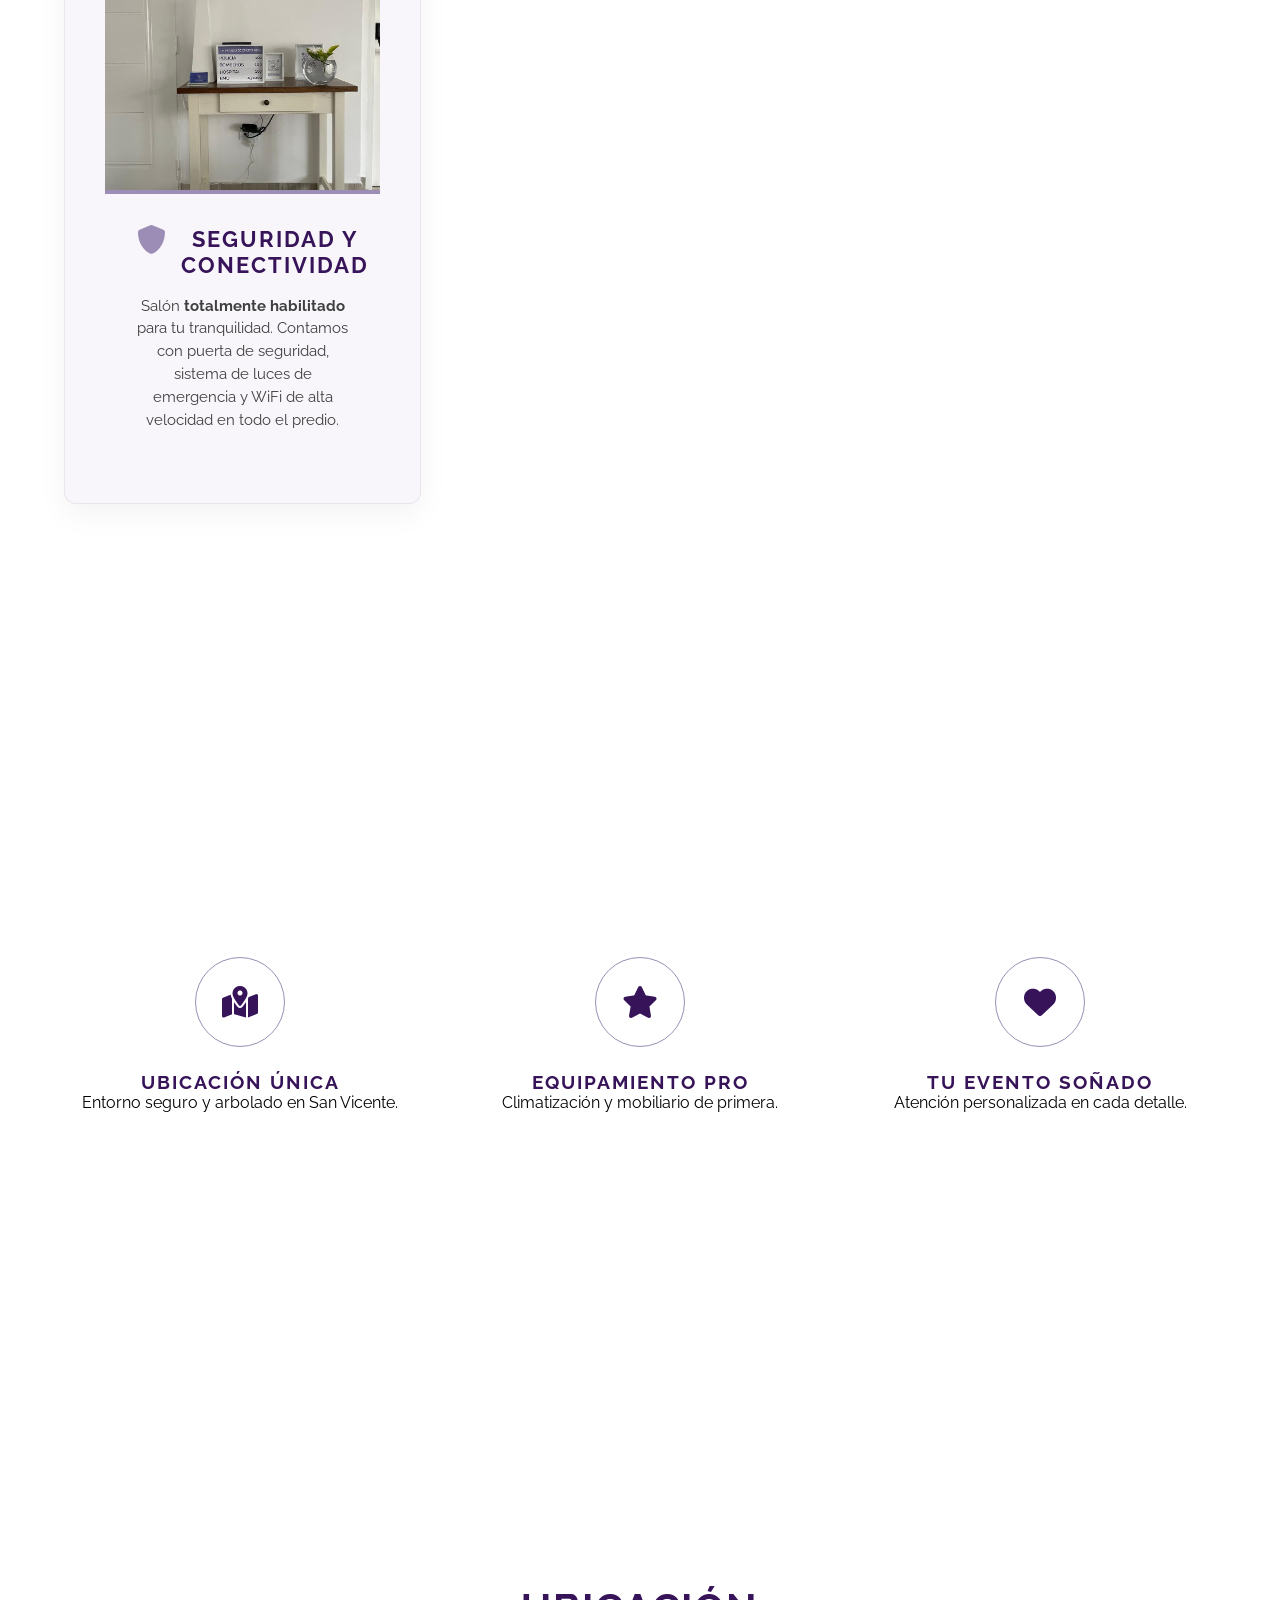
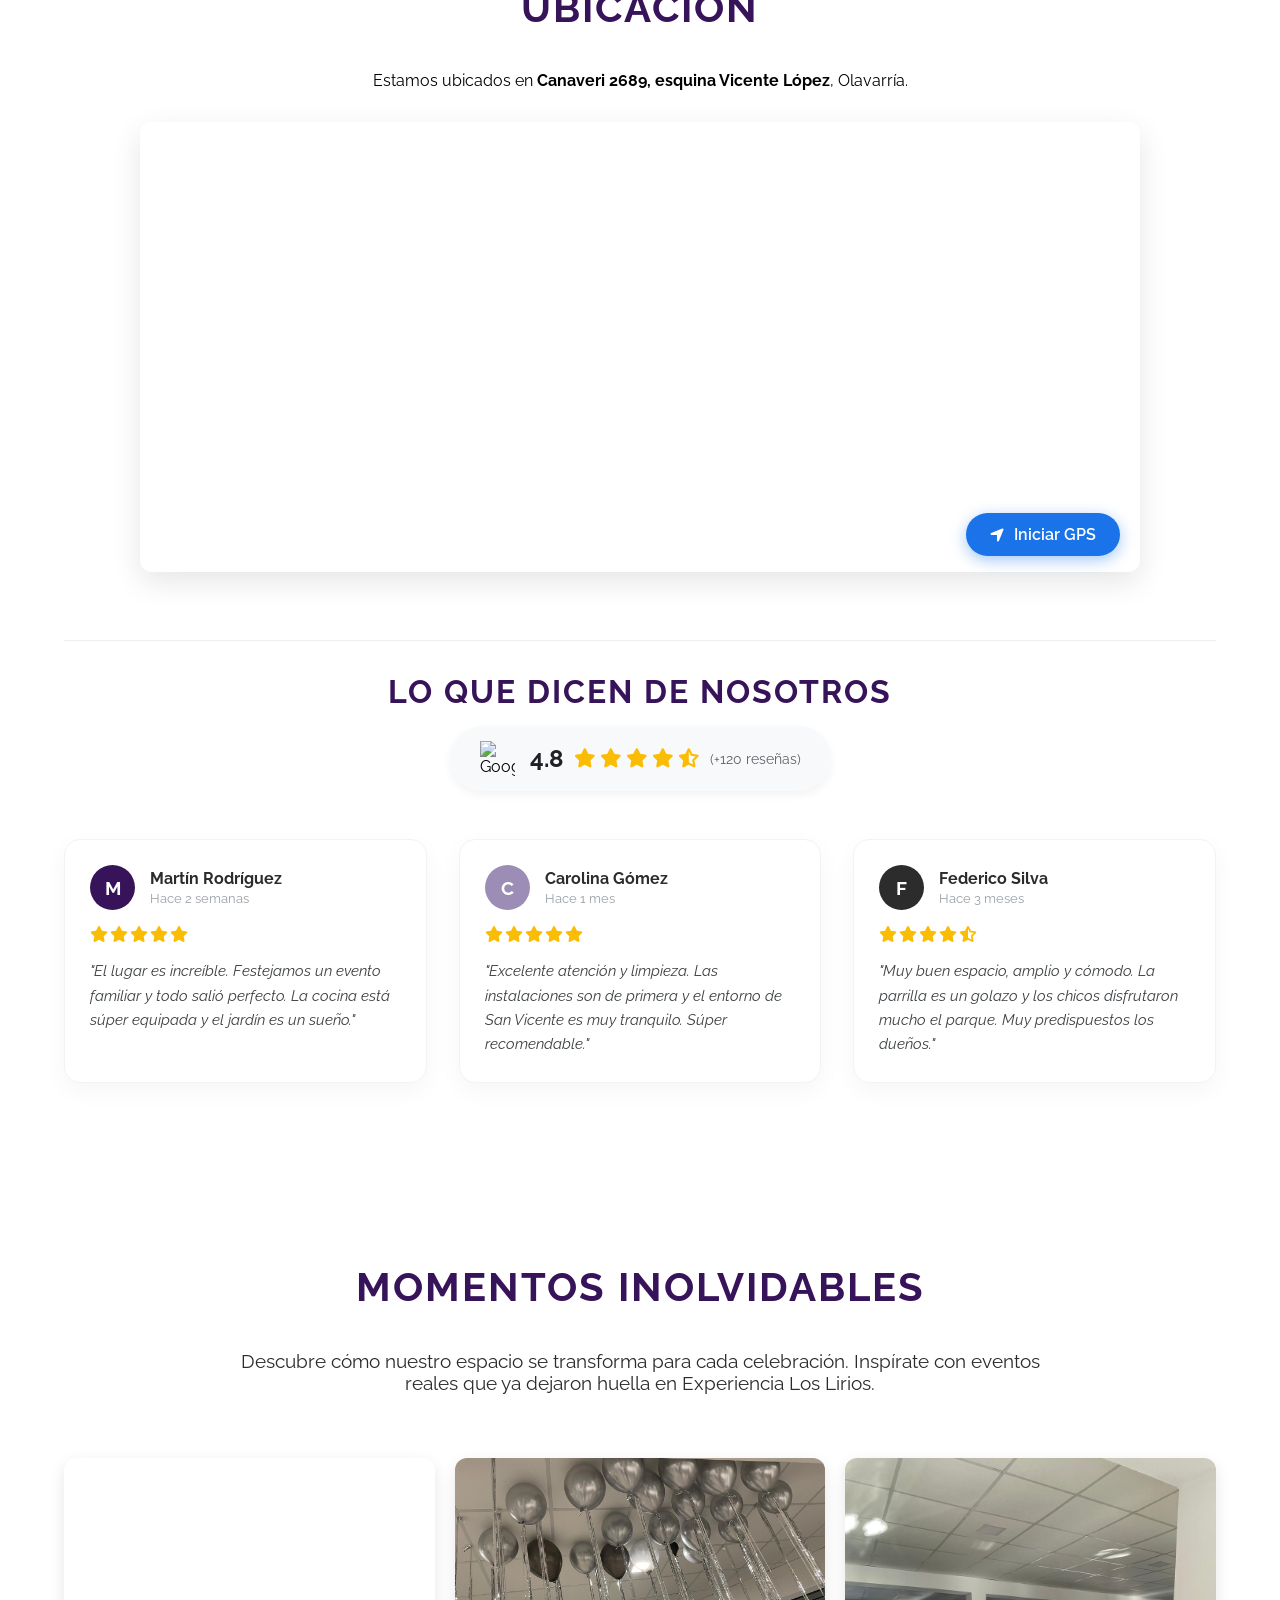
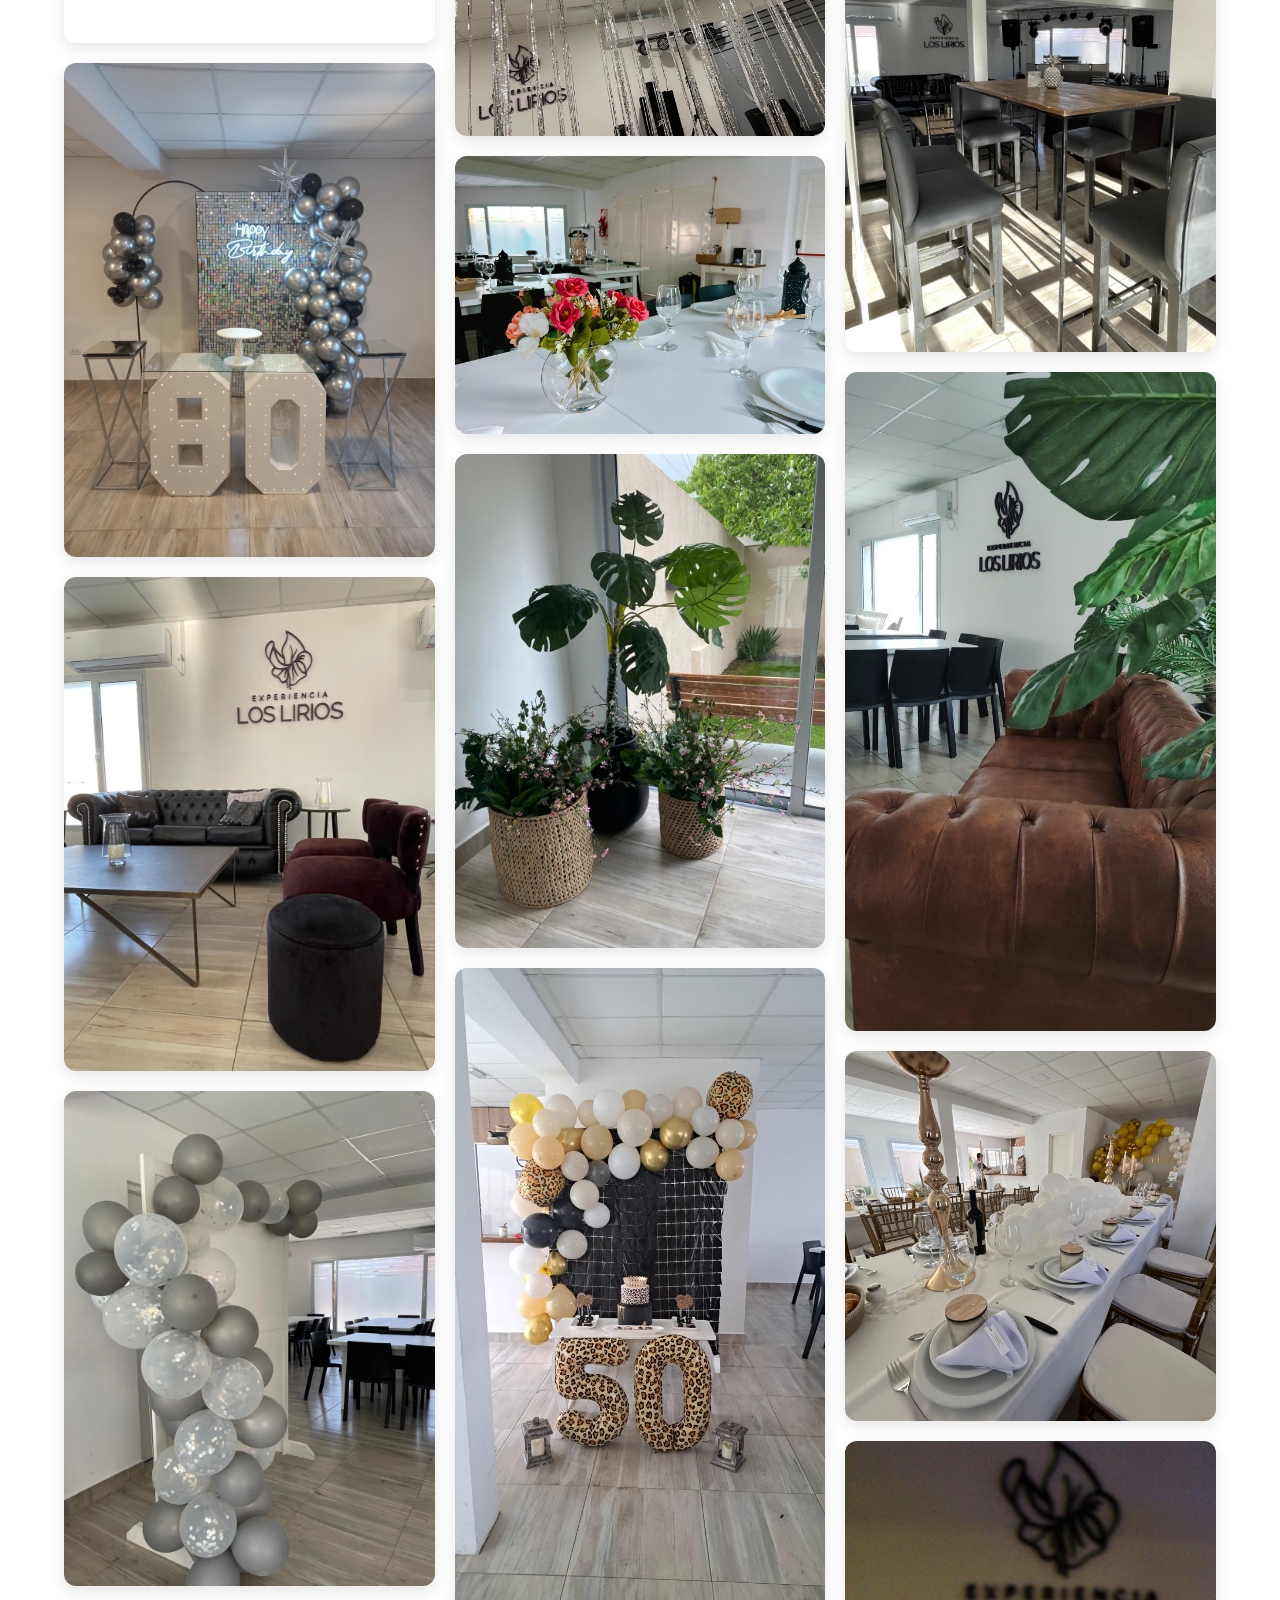
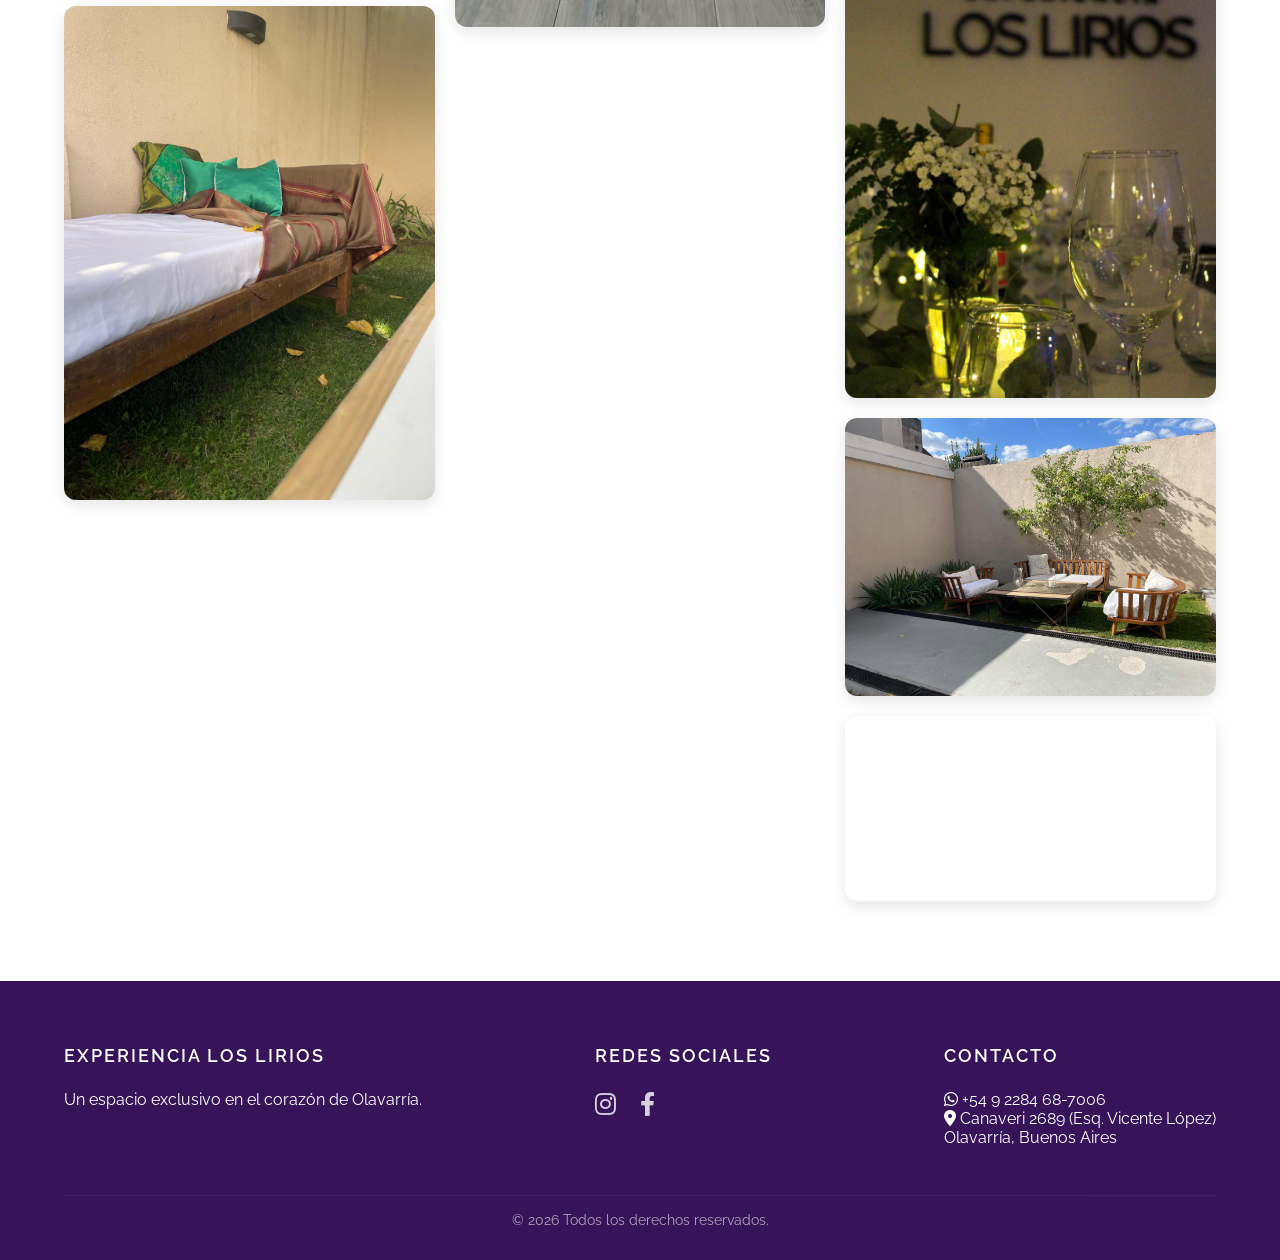
==== commit f6d7fd04: "mejoras" ====
--- a/index.html
+++ b/index.html
@@ -6,9 +6,10 @@
     <meta name="viewport" content="width=device-width, initial-scale=1.0, maximum-scale=1.0, user-scalable=no">
     <title>Experiencia Los Lirios | Eventos en Olavarría</title>
 
-    <link rel="icon" href="assets/images_marca/icono.jpg" type="image/jpeg">
     <link rel="stylesheet" href="css/index.css?v=22">
     <link rel="stylesheet" href="https://cdnjs.cloudflare.com/ajax/libs/font-awesome/6.0.0/css/all.min.css">
+    <link rel="icon" type="image/png" href="assets/images_marca/favicon.png">
+    <link rel="apple-touch-icon" href="assets/images_marca/favicon.png">
 </head>
 
 <body>
@@ -79,7 +80,8 @@
                             </div>
                             <div class="feature-info">
                                 <h3>Higiene y Elegancia</h3>
-                                <p>Entrega con limpieza extrema. Incluye vajilla completa de primera: copas, platos y
+                                <p>Entrega con limpieza garantizada. Incluye vajilla completa de primera: copas, platos
+                                    y
                                     cubiertos listos para usar.</p>
                             </div>
                         </div>
@@ -91,7 +93,7 @@
                             </div>
                             <div class="feature-info">
                                 <h3>Tu Estilo, Tu Evento</h3>
-                                <p>Libertad creativa total. El salón es un lienzo blanco para que traigas la decoración
+                                <p>Libertad creativa total. El salón se adapta a la decoración
                                     que siempre soñaste.</p>
                             </div>
                         </div>
@@ -188,15 +190,18 @@
                         <div class="service-card">
                             <div class="service-img">
                                 <img src="assets/images/WhatsApp Image 2026-04-14 at 21.49.19 (10).jpeg"
-                                    alt="WiFi y seguridad">
+                                    alt="Seguridad y WiFi">
                             </div>
                             <div class="service-info">
                                 <div class="service-header">
                                     <i class="fas fa-shield-alt"></i>
-                                    <h3>WiFi y Seguridad</h3>
-                                </div>
-                                <p>Conectividad WiFi de alta velocidad, puerta de seguridad y luces de seguridad para tu
-                                    tranquilidad.</p>
+                                    <h3>Seguridad y Conectividad</h3>
+                                </div>
+                                <p>
+                                    Salón <strong>totalmente habilitado</strong> para tu tranquilidad. Contamos con
+                                    puerta de seguridad,
+                                    sistema de luces de emergencia y WiFi de alta velocidad en todo el predio.
+                                </p>
                             </div>
                         </div>
                     </div>
@@ -230,26 +235,25 @@
                     <div class="location-header">
                         <h2>Ubicación</h2>
                         <div class="accent-line center"></div>
-                        <p class="location-address">Estamos ubicados en <strong>Canaveri 2689, esquina Vicente López</strong>, Olavarría.</p>
+                        <p class="location-address">Estamos ubicados en <strong>Canaveri 2689, esquina Vicente
+                                López</strong>, Olavarría.</p>
                     </div>
 
                     <div class="map-wrapper">
-            <div class="map-container">
-                <iframe 
-                    src="https://maps.google.com/maps?q=Experiencia+Los+Lirios,+Canaveri+2689,+Olavarria,+Provincia+de+Buenos+Aires&t=k&z=18&output=embed" 
-                    width="100%" 
-                    height="450" 
-                    style="border:0; border-radius: 12px;" 
-                    allowfullscreen="" 
-                    loading="lazy">
-                </iframe>
-            </div>
-            
-            <a href="https://www.google.com/maps/dir/?api=1&destination=Experiencia+Los+Lirios,+Olavarria&destination_place_id=ChIJTWcTXQBFlJUR8kYuZ9dlEV4" target="_blank" class="btn-gps">
-                <i class="fas fa-location-arrow"></i>
-                <span>Iniciar GPS</span>
-            </a>
-        </div>
+                        <div class="map-container">
+                            <iframe
+                                src="https://maps.google.com/maps?q=Experiencia+Los+Lirios,+Canaveri+2689,+Olavarria,+Provincia+de+Buenos+Aires&t=k&z=18&output=embed"
+                                width="100%" height="450" style="border:0; border-radius: 12px;" allowfullscreen=""
+                                loading="lazy">
+                            </iframe>
+                        </div>
+
+                        <a href="https://www.google.com/maps/dir/?api=1&destination=Experiencia+Los+Lirios,+Olavarria&destination_place_id=ChIJTWcTXQBFlJUR8kYuZ9dlEV4"
+                            target="_blank" class="btn-gps">
+                            <i class="fas fa-location-arrow"></i>
+                            <span>Iniciar GPS</span>
+                        </a>
+                    </div>
 
                     <div class="reviews-wrapper">
                         <div class="reviews-header">
@@ -419,7 +423,8 @@
                 <div class="footer-col contact-col">
                     <h3 class="footer-title">Contacto</h3>
                     <p><i class="fab fa-whatsapp"></i> +54 9 2284 68-7006</p>
-                    <p><i class="fas fa-map-marker-alt"></i> Canaveri 2689 (Esq. Vicente López)<br>Olavarría, Buenos Aires</p>
+                    <p><i class="fas fa-map-marker-alt"></i> Canaveri 2689 (Esq. Vicente López)<br>Olavarría, Buenos
+                        Aires</p>
                 </div>
             </div>
             <div class="footer-bottom">
--- a/css/index.css
+++ b/css/index.css
@@ -936,4 +936,18 @@
         background-position: center;
         background-size: cover; 
     }
+}
+
+/* Quita el color azul automático de teléfonos y links en el footer */
+.footer a, 
+.footer p a,
+a[href^="tel"], 
+a[href^="whatsapp"] {
+    color: inherit !important;
+    text-decoration: none !important;
+}
+
+/* O si querés forzar que sea blanco específicamente */
+.footer-info p {
+    color: #FFFFFF !important;
 }
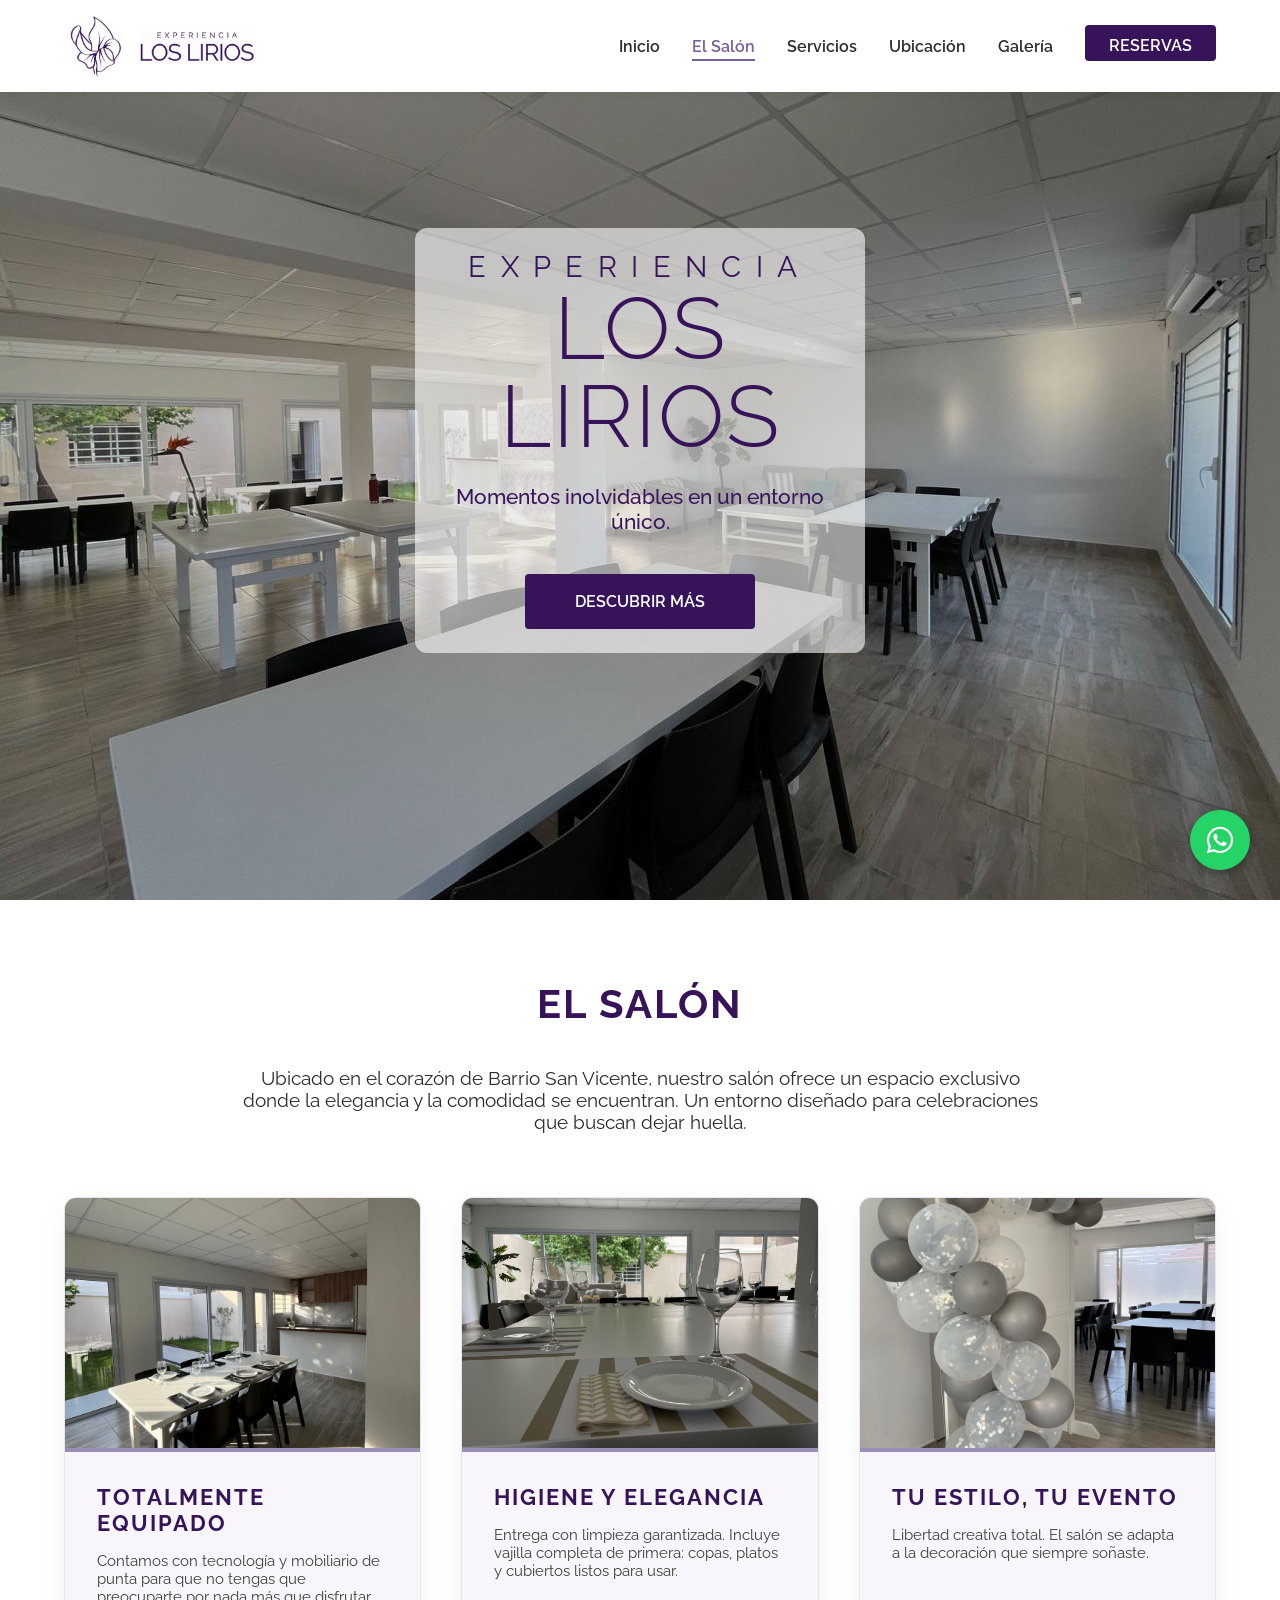
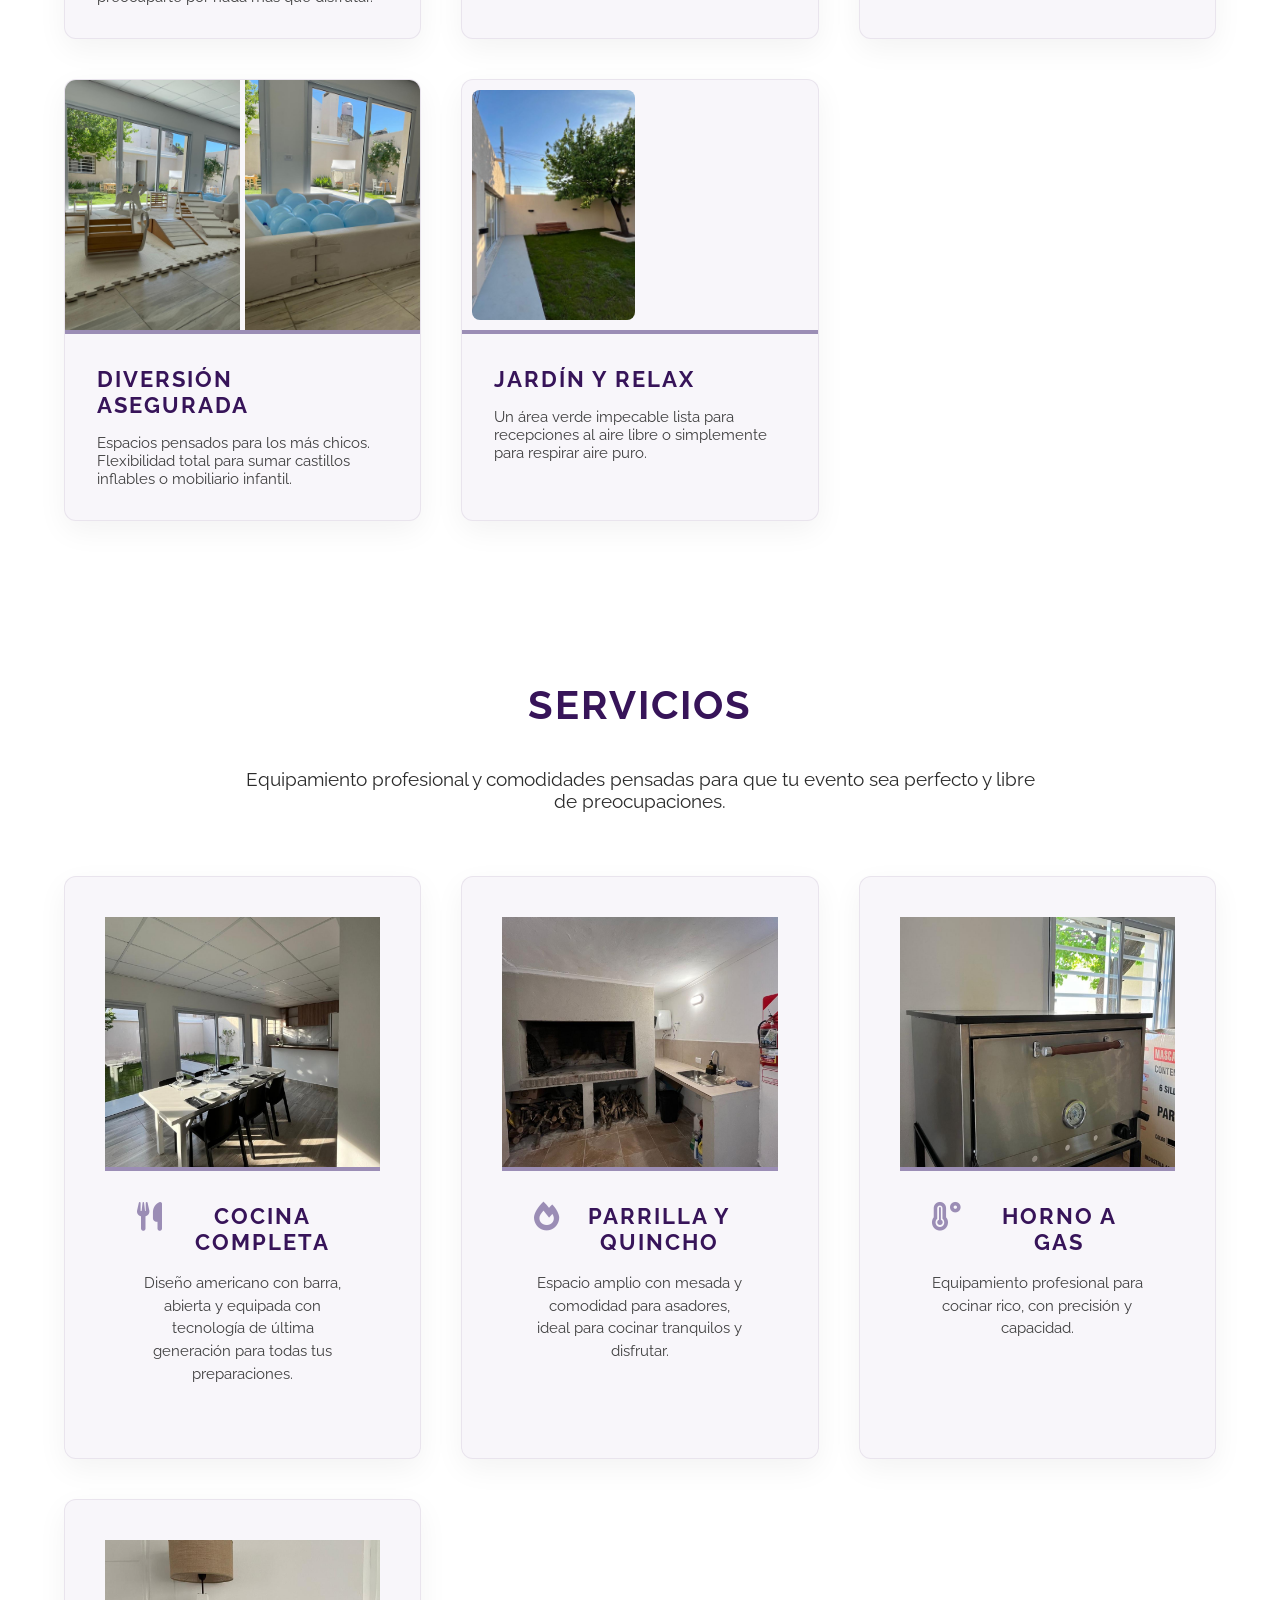
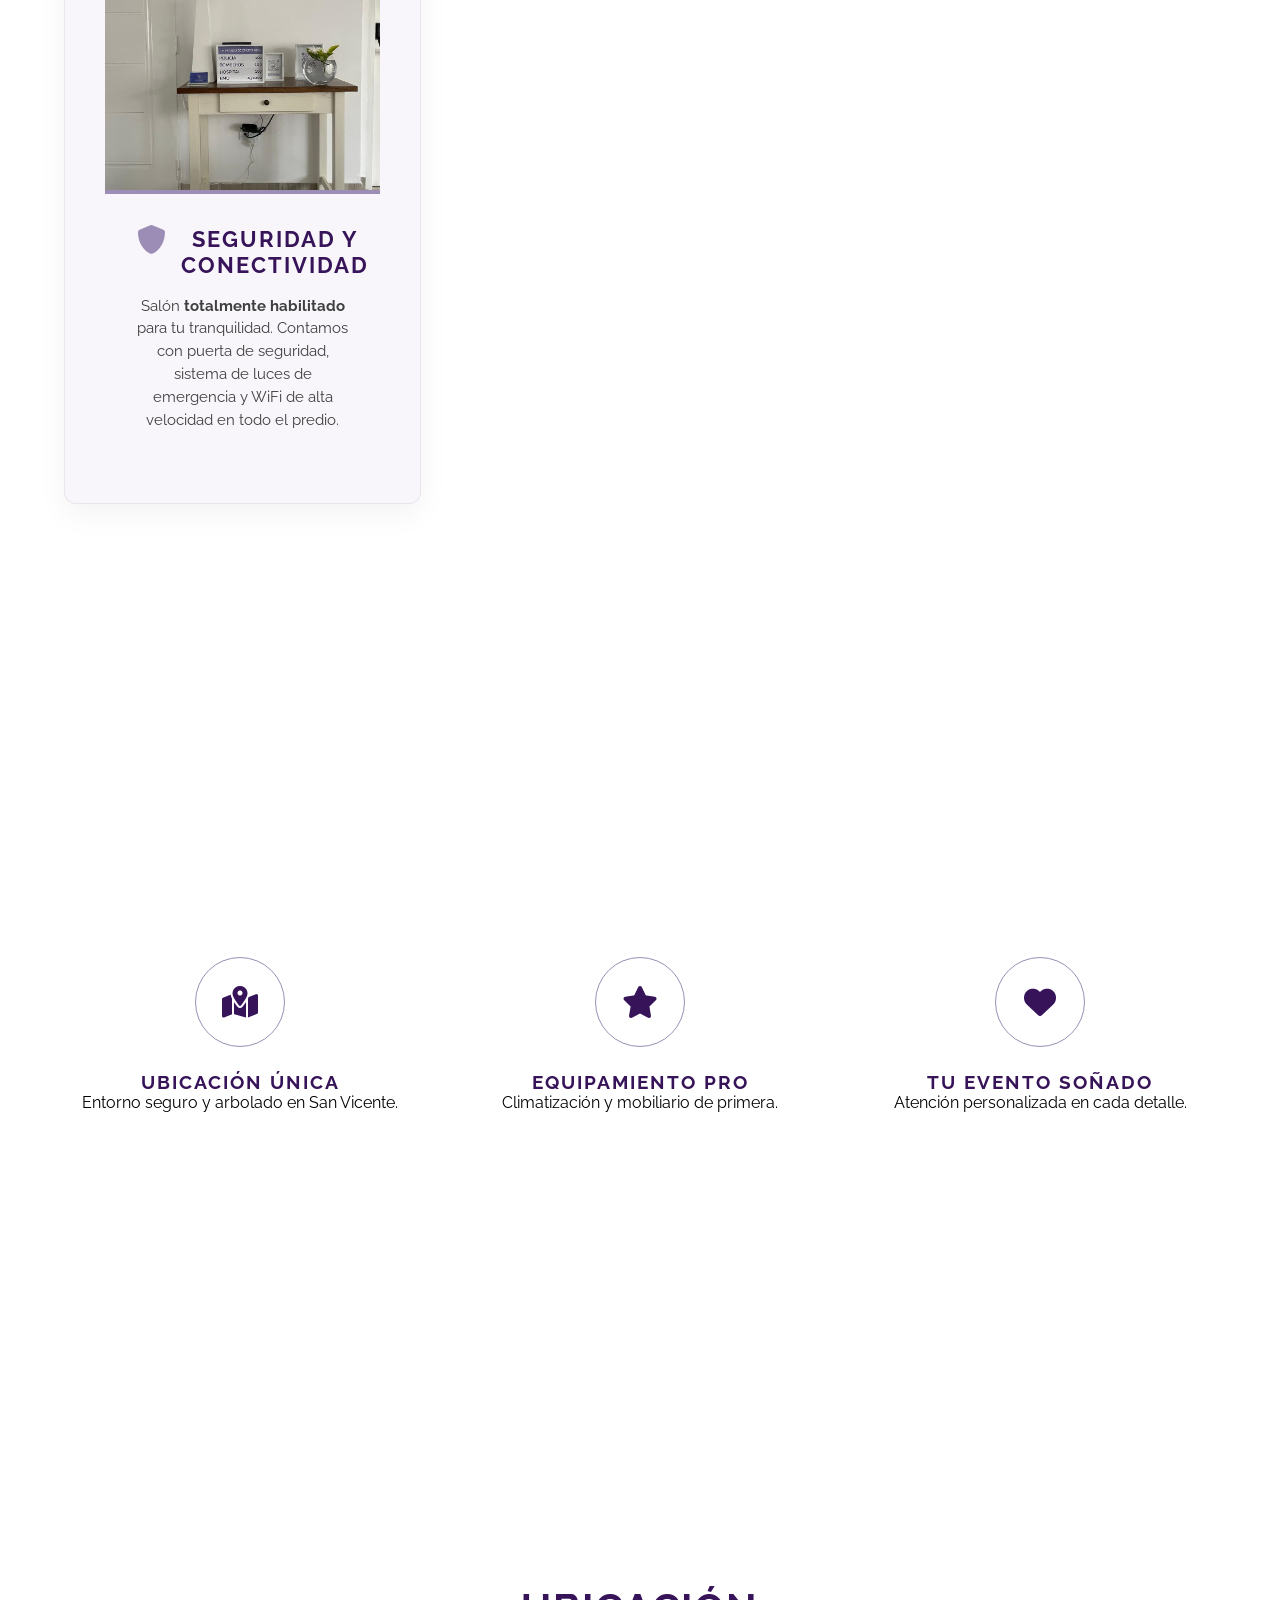
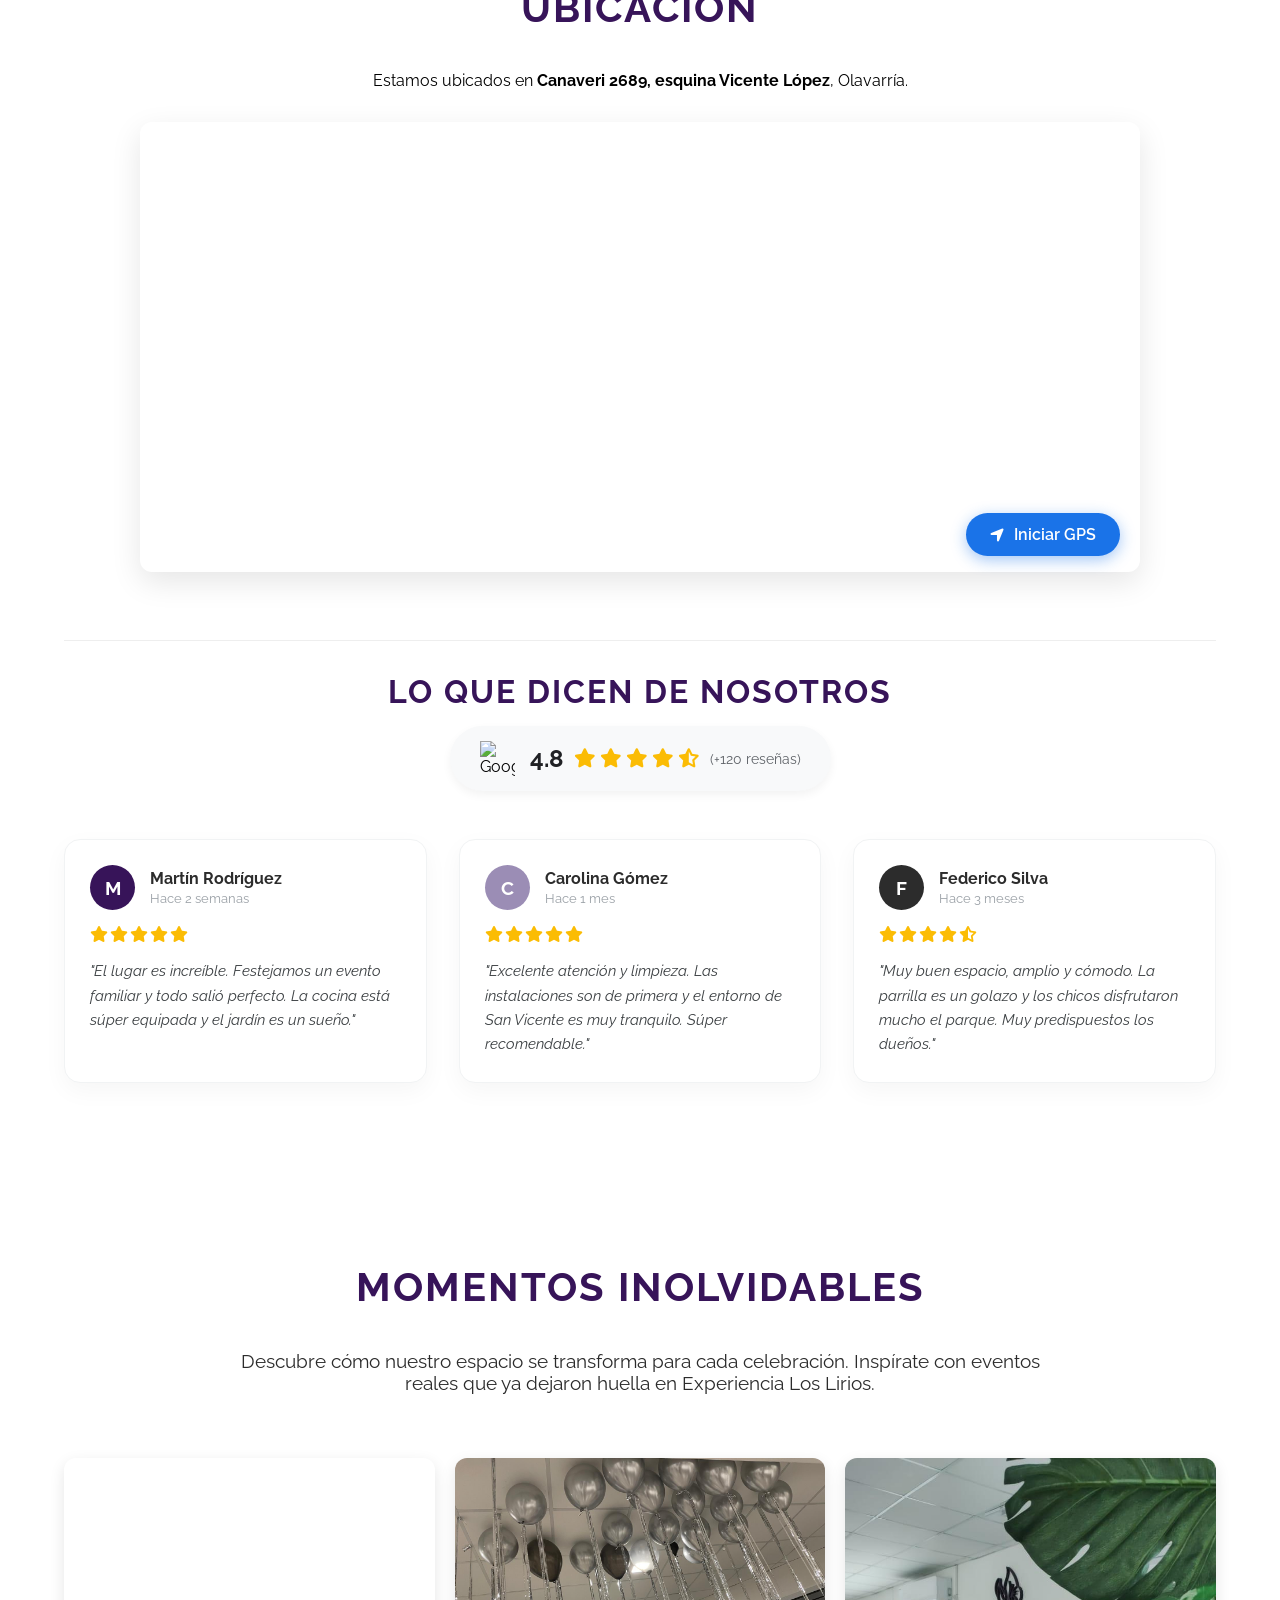
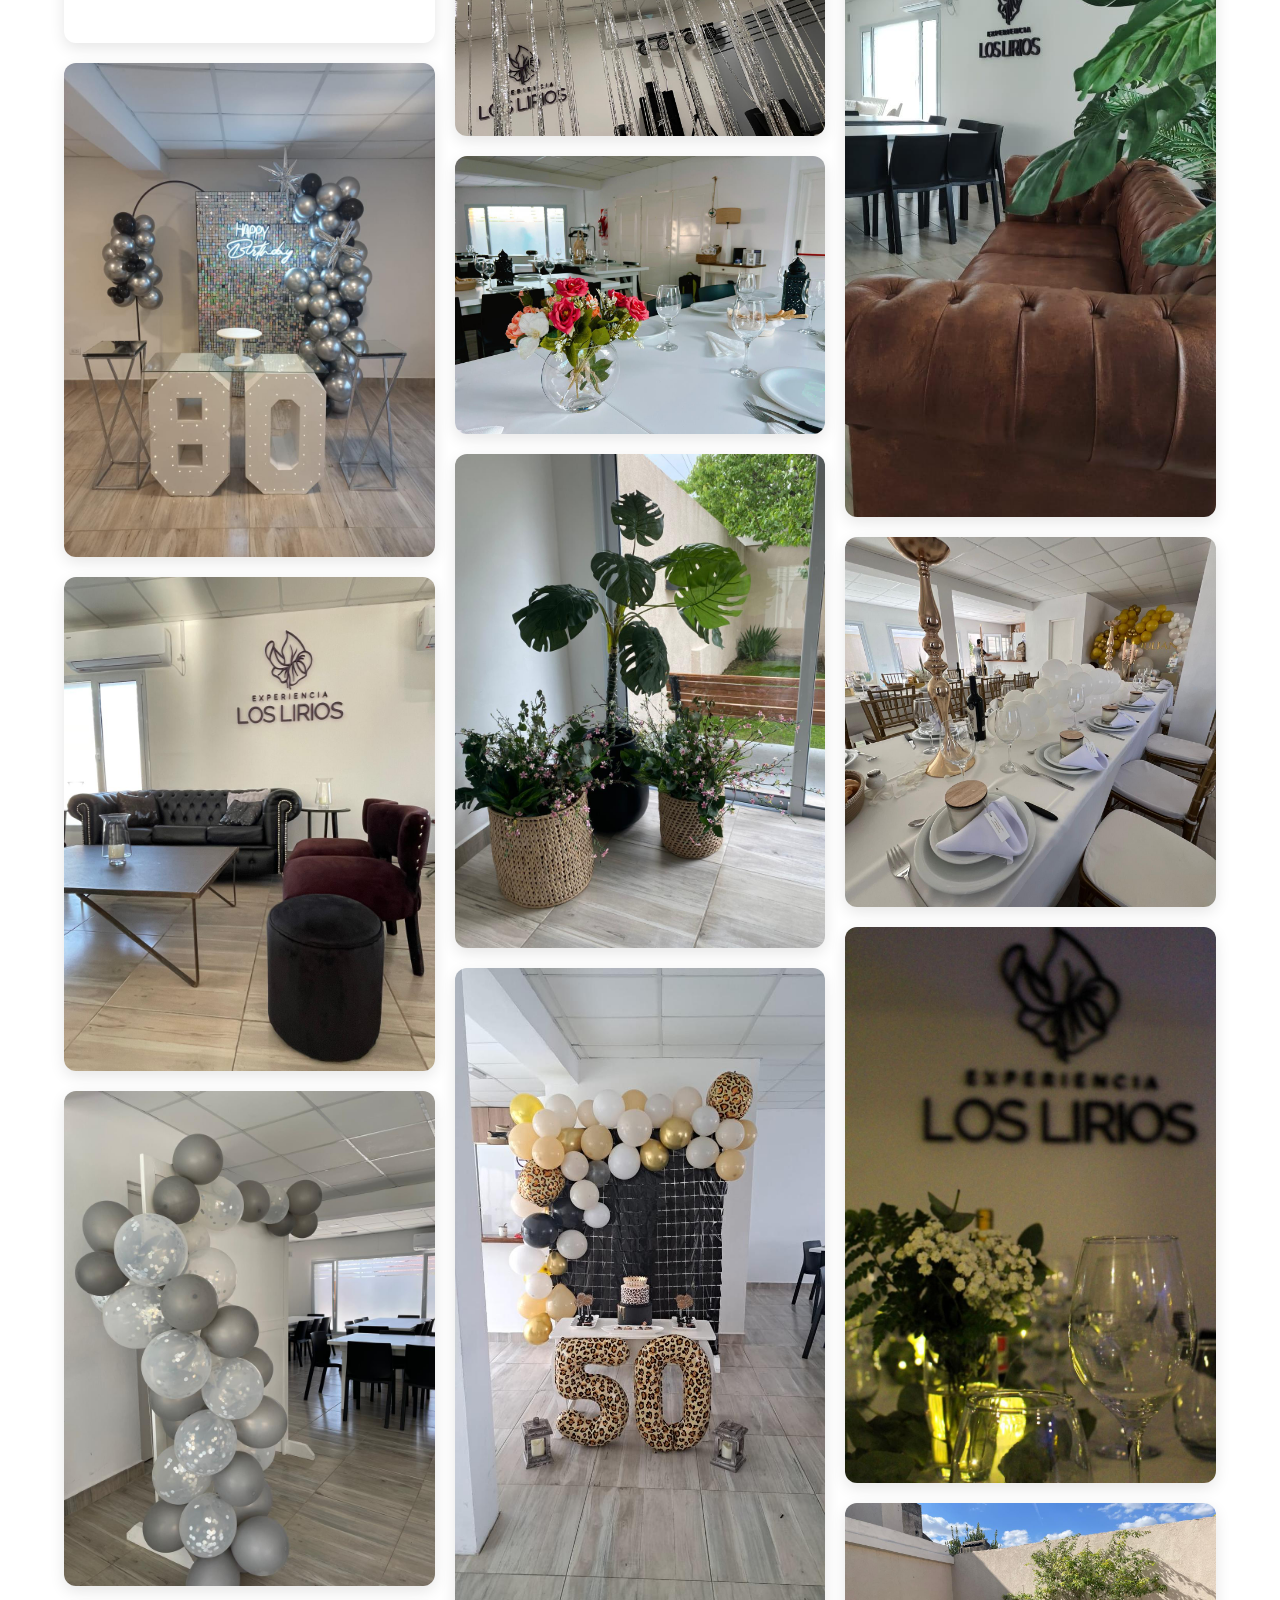
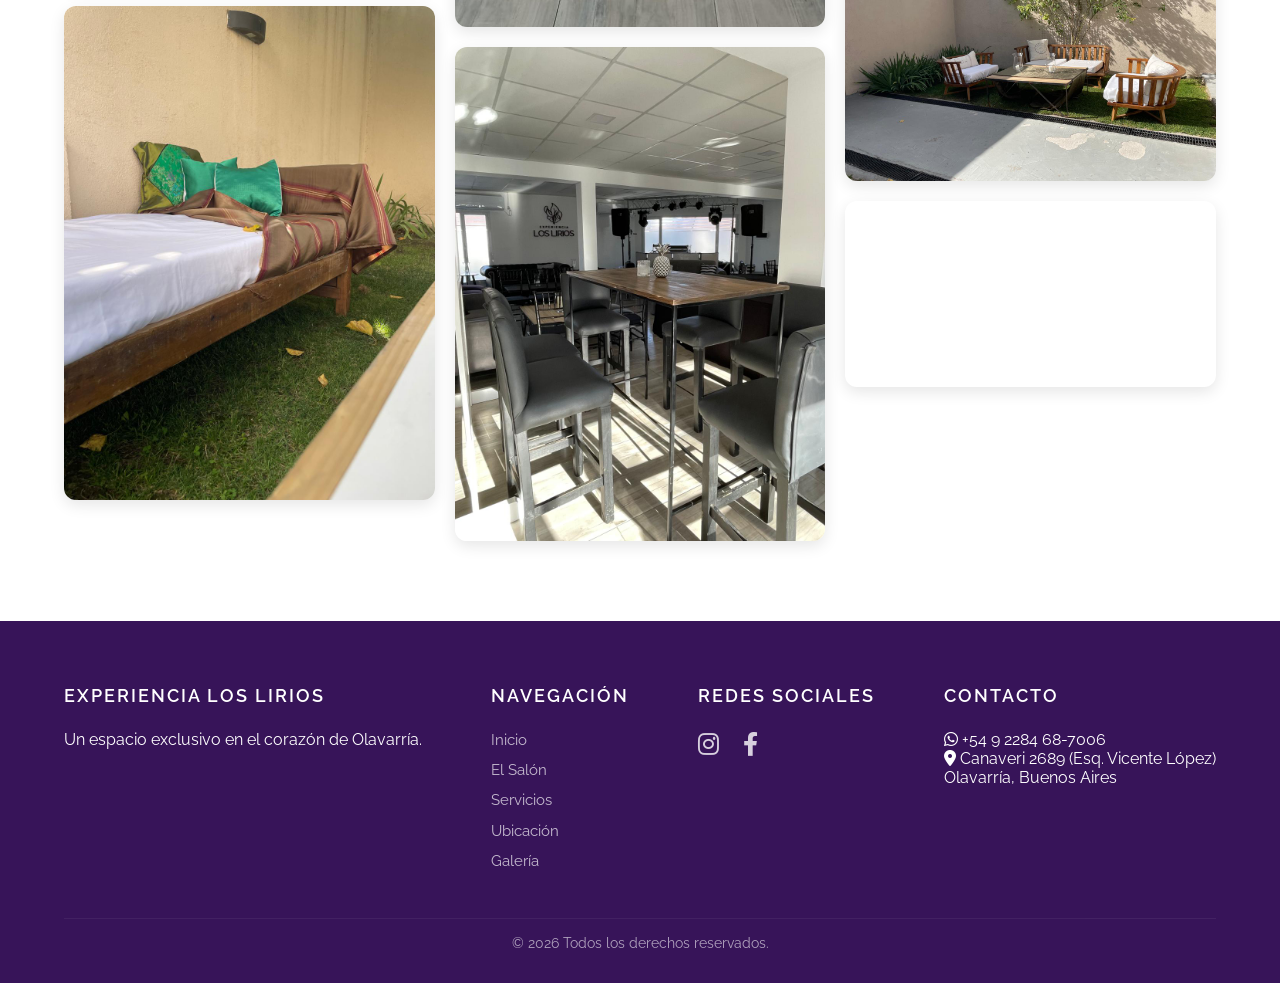
==== commit 3017b6c4: "SEO, performance, UX y limpieza general del sitio - Meta description, Open Graph, Twitter Card, Sche" ====
--- a/index.html
+++ b/index.html
@@ -3,9 +3,76 @@
 
 <head>
     <meta charset="UTF-8">
-    <meta name="viewport" content="width=device-width, initial-scale=1.0, maximum-scale=1.0, user-scalable=no">
-    <title>Experiencia Los Lirios | Eventos en Olavarría</title>
-
+    <meta name="viewport" content="width=device-width, initial-scale=1.0">
+    <title>Experiencia Los Lirios | Salón de Eventos en Olavarría</title>
+    <meta name="description" content="Salón de eventos exclusivo en Olavarría. Espacio elegante con jardín, parrilla, cocina americana y vajilla completa para fiestas, cumpleaños y celebraciones en Barrio San Vicente.">
+    <link rel="canonical" href="https://experiencialoslirios.com.ar/">
+    <link rel="manifest" href="/manifest.json">
+    <meta name="theme-color" content="#371459">
+    <meta name="apple-mobile-web-app-capable" content="yes">
+    <meta name="apple-mobile-web-app-status-bar-style" content="black-translucent">
+    <meta name="apple-mobile-web-app-title" content="Los Lirios">
+
+    <!-- Open Graph -->
+    <meta property="og:type" content="website">
+    <meta property="og:url" content="https://experiencialoslirios.com.ar/">
+    <meta property="og:title" content="Experiencia Los Lirios | Salón de Eventos en Olavarría">
+    <meta property="og:description" content="Salón de eventos exclusivo en Olavarría. Espacio elegante con jardín, parrilla, cocina americana y vajilla completa para fiestas, cumpleaños y celebraciones.">
+    <meta property="og:image" content="https://experiencialoslirios.com.ar/assets/images_marca/Manual%20de%20Marca%20Experiencia%20Los%20Lirios_page-0008.jpg">
+    <meta property="og:locale" content="es_AR">
+    <meta property="og:site_name" content="Experiencia Los Lirios">
+
+    <!-- Twitter Card -->
+    <meta name="twitter:card" content="summary_large_image">
+    <meta name="twitter:title" content="Experiencia Los Lirios | Salón de Eventos en Olavarría">
+    <meta name="twitter:description" content="Salón de eventos exclusivo en Olavarría. Espacio elegante con jardín, parrilla, cocina americana y vajilla completa.">
+    <meta name="twitter:image" content="https://experiencialoslirios.com.ar/assets/images_marca/Manual%20de%20Marca%20Experiencia%20Los%20Lirios_page-0008.jpg">
+
+    <!-- Schema.org LocalBusiness -->
+    <script type="application/ld+json">
+    {
+      "@context": "https://schema.org",
+      "@type": "EventVenue",
+      "name": "Experiencia Los Lirios",
+      "description": "Salón de eventos exclusivo en el corazón de Barrio San Vicente, Olavarría. Espacio elegante con jardín, parrilla, cocina americana completa y vajilla incluida.",
+      "url": "https://experiencialoslirios.com.ar",
+      "telephone": "+54-9-2284-68-7006",
+      "address": {
+        "@type": "PostalAddress",
+        "streetAddress": "Canaveri 2689 esquina Vicente López",
+        "addressLocality": "Olavarría",
+        "addressRegion": "Buenos Aires",
+        "addressCountry": "AR"
+      },
+      "geo": {
+        "@type": "GeoCoordinates",
+        "latitude": -36.8914,
+        "longitude": -60.3227
+      },
+      "sameAs": [
+        "https://www.instagram.com/experiencia.loslirios/",
+        "https://www.facebook.com/people/Experiencia-Los-Lirios/61568073667612/"
+      ],
+      "aggregateRating": {
+        "@type": "AggregateRating",
+        "ratingValue": "4.8",
+        "reviewCount": "120"
+      }
+    }
+    </script>
+
+    <!-- Google Analytics -->
+    <script async src="https://www.googletagmanager.com/gtag/js?id=G-NLH9NMHVKM"></script>
+    <script>
+        window.dataLayer = window.dataLayer || [];
+        function gtag(){dataLayer.push(arguments);}
+        gtag('js', new Date());
+        gtag('config', 'G-NLH9NMHVKM');
+    </script>
+
+    <link rel="preconnect" href="https://fonts.googleapis.com">
+    <link rel="preconnect" href="https://fonts.gstatic.com" crossorigin>
+    <link rel="stylesheet" href="https://fonts.googleapis.com/css2?family=Raleway:wght@300;400;500;600;700&display=swap">
     <link rel="stylesheet" href="css/index.css?v=22">
     <link rel="stylesheet" href="https://cdnjs.cloudflare.com/ajax/libs/font-awesome/6.0.0/css/all.min.css">
     <link rel="icon" type="image/png" href="assets/images_marca/favicon.png">
@@ -13,6 +80,10 @@
 </head>
 
 <body>
+
+    <div id="preloader">
+        <img src="assets/images_marca/icono.jpg" alt="Experiencia Los Lirios">
+    </div>
 
     <!-- WRAPPER: contiene todo excepto el botón de WhatsApp -->
     <div class="page-wrapper">
@@ -34,7 +105,7 @@
                     <li><a href="https://wa.me/5492284687006?text=Hola! me gustaría consultar disponibilidad para realizar una reserva en Experiencia Los Lirios"
                             class="btn-reservation" target="_blank">Reservas</a></li>
                 </ul>
-                <div class="mobile-menu-icon" id="mobile-menu">
+                <div class="mobile-menu-icon" id="mobile-menu" aria-label="Abrir menú" role="button">
                     <i class="fas fa-bars"></i>
                 </div>
             </nav>
@@ -64,7 +135,7 @@
                         <div class="feature-card">
                             <div class="feature-img">
                                 <img src="assets/images/WhatsApp Image 2026-04-14 at 21.49.12.jpeg"
-                                    alt="Salón totalmente equipado">
+                                    alt="Salón totalmente equipado" loading="lazy">
                             </div>
                             <div class="feature-info">
                                 <h3>Totalmente Equipado</h3>
@@ -76,7 +147,7 @@
                         <div class="feature-card">
                             <div class="feature-img">
                                 <img src="assets/images/WhatsApp Image 2026-04-14 at 21.49.19 (11).jpeg"
-                                    alt="Vajilla y limpieza">
+                                    alt="Vajilla y limpieza" loading="lazy">
                             </div>
                             <div class="feature-info">
                                 <h3>Higiene y Elegancia</h3>
@@ -89,7 +160,7 @@
                         <div class="feature-card">
                             <div class="feature-img">
                                 <img src="assets/images/WhatsApp Image 2026-04-14 at 21.49.19 (12).jpeg"
-                                    alt="Decoración personalizada">
+                                    alt="Decoración personalizada" loading="lazy">
                             </div>
                             <div class="feature-info">
                                 <h3>Tu Estilo, Tu Evento</h3>
@@ -101,9 +172,9 @@
                         <div class="feature-card kids-special">
                             <div class="feature-img dual-grid">
                                 <img src="assets/images/WhatsApp Image 2026-04-14 at 21.49.20 (21).jpeg"
-                                    alt="Espacio niños 1">
+                                    alt="Espacio niños 1" loading="lazy">
                                 <img src="assets/images/WhatsApp Image 2026-04-14 at 21.49.20 (22).jpeg"
-                                    alt="Espacio niños 2">
+                                    alt="Espacio niños 2" loading="lazy">
                             </div>
                             <div class="feature-info">
                                 <h3>Diversión Asegurada</h3>
@@ -115,7 +186,7 @@
                         <div class="feature-card garden-special-always-visible">
                             <div class="feature-img dual-grid-always">
                                 <img src="assets/images/WhatsApp Image 2026-04-14 at 21.49.19 (9).jpeg"
-                                    alt="Jardín exterior">
+                                    alt="Jardín exterior" loading="lazy">
                                 <video class="feature-video-element-always" loop muted playsinline autoplay
                                     preload="auto">
                                     <source src="assets/images/jardin-video.mp4" type="video/mp4">
@@ -146,7 +217,7 @@
                         <div class="service-card">
                             <div class="service-img">
                                 <img src="assets/images/WhatsApp Image 2026-04-14 at 21.49.12.jpeg"
-                                    alt="Cocina americana completa">
+                                    alt="Cocina americana completa" loading="lazy">
                             </div>
                             <div class="service-info">
                                 <div class="service-header">
@@ -161,7 +232,7 @@
                         <div class="service-card">
                             <div class="service-img">
                                 <img src="assets/images/WhatsApp Image 2026-04-14 at 21.49.19 (5).jpeg"
-                                    alt="Parrilla en quincho">
+                                    alt="Parrilla en quincho" loading="lazy">
                             </div>
                             <div class="service-info">
                                 <div class="service-header">
@@ -176,7 +247,7 @@
                         <div class="service-card">
                             <div class="service-img">
                                 <img src="assets/images/WhatsApp Image 2026-04-14 at 21.49.19 (7).jpeg"
-                                    alt="Horno a gas">
+                                    alt="Horno a gas" loading="lazy">
                             </div>
                             <div class="service-info">
                                 <div class="service-header">
@@ -190,7 +261,7 @@
                         <div class="service-card">
                             <div class="service-img">
                                 <img src="assets/images/WhatsApp Image 2026-04-14 at 21.49.19 (10).jpeg"
-                                    alt="Seguridad y WiFi">
+                                    alt="Seguridad y WiFi" loading="lazy">
                             </div>
                             <div class="service-info">
                                 <div class="service-header">
@@ -327,7 +398,6 @@
                     </div>
                 </div>
             </section>
-        </main>
 
         <section id="gallery" class="section-padding gallery-section">
             <div class="section-image-separator"></div>
@@ -347,52 +417,52 @@
                             </video>
                         </div>
                         <div class="gallery-item">
-                            <img src="assets/images/WhatsApp Image 2026-04-14 at 21.49.20 (4).jpeg" alt="Evento 1">
-                        </div>
-                        <div class="gallery-item">
-                            <img src="assets/images/WhatsApp Image 2026-04-14 at 21.49.20 (12).jpeg" alt="Evento 2">
-                        </div>
-                        <div class="gallery-item">
-                            <img src="assets/images/WhatsApp Image 2026-04-14 at 21.49.19 (12).jpeg" alt="Evento 3">
-                        </div>
-
-                        <div class="gallery-item">
-                            <img src="assets/images/WhatsApp Image 2026-04-14 at 21.49.20 (31).jpeg" alt="Evento 4">
+                            <img src="assets/images/WhatsApp Image 2026-04-14 at 21.49.20 (4).jpeg" alt="Celebración en Experiencia Los Lirios" loading="lazy">
+                        </div>
+                        <div class="gallery-item">
+                            <img src="assets/images/WhatsApp Image 2026-04-14 at 21.49.20 (12).jpeg" alt="Decoración de evento en el salón" loading="lazy">
+                        </div>
+                        <div class="gallery-item">
+                            <img src="assets/images/WhatsApp Image 2026-04-14 at 21.49.19 (12).jpeg" alt="Ambientación interior del salón" loading="lazy">
+                        </div>
+
+                        <div class="gallery-item">
+                            <img src="assets/images/WhatsApp Image 2026-04-14 at 21.49.20 (31).jpeg" alt="Evento familiar en Los Lirios" loading="lazy">
                         </div>
                     </div>
 
                     <div class="masonry-col">
 
                         <div class="gallery-item">
-                            <img src="assets/images/WhatsApp Image 2026-04-14 at 21.49.20 (6).jpeg" alt="Evento 5">
-                        </div>
-                        <div class="gallery-item">
-                            <img src="assets/images/WhatsApp Image 2026-04-14 at 21.49.20 (1).jpeg" alt="Evento 6">
-                        </div>
-                        <div class="gallery-item">
-                            <img src="assets/images/WhatsApp Image 2026-04-14 at 21.49.20 (29).jpeg" alt="Evento 7">
-                        </div>
-                        <div class="gallery-item">
-                            <img src="assets/images/WhatsApp Image 2026-04-14 at 21.49.20 (17).jpeg" alt="Evento 8">
+                            <img src="assets/images/WhatsApp Image 2026-04-14 at 21.49.20 (6).jpeg" alt="Fiesta de cumpleaños en el salón" loading="lazy">
+                        </div>
+                        <div class="gallery-item">
+                            <img src="assets/images/WhatsApp Image 2026-04-14 at 21.49.20 (1).jpeg" alt="Preparativos para evento en Los Lirios" loading="lazy">
+                        </div>
+                        <div class="gallery-item">
+                            <img src="assets/images/WhatsApp Image 2026-04-14 at 21.49.20 (29).jpeg" alt="Mesa decorada en salón de eventos" loading="lazy">
+                        </div>
+                        <div class="gallery-item">
+                            <img src="assets/images/WhatsApp Image 2026-04-14 at 21.49.20 (17).jpeg" alt="Celebración en Experiencia Los Lirios Olavarría" loading="lazy">
+                        </div>
+                        <div class="gallery-item">
+                            <img src="assets/images/WhatsApp Image 2026-04-14 at 21.49.20 (9).jpeg" alt="Jardín y espacio al aire libre Los Lirios" loading="lazy">
                         </div>
                     </div>
 
                     <div class="masonry-col">
 
                         <div class="gallery-item">
-                            <img src="assets/images/WhatsApp Image 2026-04-14 at 21.49.20 (9).jpeg" alt="Evento 9">
-                        </div>
-                        <div class="gallery-item">
-                            <img src="assets/images/WhatsApp Image 2026-04-14 at 21.49.20 (15).jpeg" alt="Evento 10">
-                        </div>
-                        <div class="gallery-item">
-                            <img src="assets/images/WhatsApp Image 2026-04-14 at 21.49.20 (25).jpeg" alt="Evento 11">
-                        </div>
-                        <div class="gallery-item">
-                            <img src="assets/images/WhatsApp Image 2026-04-14 at 21.49.20 (16).jpeg" alt="Evento 12">
-                        </div>
-                        <div class="gallery-item">
-                            <img src="assets/images/WhatsApp Image 2026-04-14 at 21.49.20 (32).jpeg" alt="Evento 13">
+                            <img src="assets/images/WhatsApp Image 2026-04-14 at 21.49.20 (15).jpeg" alt="Ambiente interior decorado para evento" loading="lazy">
+                        </div>
+                        <div class="gallery-item">
+                            <img src="assets/images/WhatsApp Image 2026-04-14 at 21.49.20 (25).jpeg" alt="Evento especial en salón Los Lirios" loading="lazy">
+                        </div>
+                        <div class="gallery-item">
+                            <img src="assets/images/WhatsApp Image 2026-04-14 at 21.49.20 (16).jpeg" alt="Celebración nocturna en el salón" loading="lazy">
+                        </div>
+                        <div class="gallery-item">
+                            <img src="assets/images/WhatsApp Image 2026-04-14 at 21.49.20 (32).jpeg" alt="Fiesta en Experiencia Los Lirios Olavarría" loading="lazy">
                         </div>
                         <div class="gallery-item video-item">
                             <video autoplay loop muted playsinline>
@@ -404,6 +474,7 @@
                 </div>
             </div>
         </section>
+        </main>
 
         <footer class="main-footer">
             <div class="footer-container">
@@ -411,13 +482,21 @@
                     <h3 class="footer-title">Experiencia Los Lirios</h3>
                     <p>Un espacio exclusivo en el corazón de Olavarría.</p>
                 </div>
+                <div class="footer-col links-col">
+                    <h3 class="footer-title">Navegación</h3>
+                    <ul class="footer-links">
+                        <li><a href="#home">Inicio</a></li>
+                        <li><a href="#venue">El Salón</a></li>
+                        <li><a href="#services">Servicios</a></li>
+                        <li><a href="#location">Ubicación</a></li>
+                        <li><a href="#gallery">Galería</a></li>
+                    </ul>
+                </div>
                 <div class="footer-col social-col">
                     <h3 class="footer-title">Redes Sociales</h3>
                     <div class="social-links">
-                        <a href="https://www.instagram.com/experiencia.loslirios/" target="_blank"><i
-                                class="fab fa-instagram"></i></a>
-                        <a href="https://www.facebook.com/people/Experiencia-Los-Lirios/61568073667612/"
-                            target="_blank"><i class="fab fa-facebook-f"></i></a>
+                        <a href="https://www.instagram.com/experiencia.loslirios/" target="_blank" aria-label="Seguinos en Instagram"><i class="fab fa-instagram"></i></a>
+                        <a href="https://www.facebook.com/people/Experiencia-Los-Lirios/61568073667612/" target="_blank" aria-label="Seguinos en Facebook"><i class="fab fa-facebook-f"></i></a>
                     </div>
                 </div>
                 <div class="footer-col contact-col">
@@ -436,27 +515,21 @@
     </div>
     <!-- FIN WRAPPER -->
 
-    <!-- WhatsApp FUERA del wrapper para que position:fixed funcione en iOS -->
+    <button id="back-to-top" aria-label="Volver al inicio">
+        <i class="fas fa-chevron-up"></i>
+    </button>
+
+    <!-- WhatsApp flotante (fuera del wrapper para que position:fixed funcione en iOS) -->
     <a href="https://wa.me/5492284687006?text=Hola! me gustaría recibir más información sobre el salón de eventos Experiencia Los Lirios"
-        id="FIXED_WAPP_FINAL" target="_blank" style="position: fixed !important; 
-          bottom: 30px !important; 
-          right: 30px !important; 
-          width: 60px !important; 
-          height: 60px !important; 
-          background-color: #25d366 !important; 
-          color: white !important; 
-          border-radius: 50% !important; 
-          display: flex !important; 
-          align-items: center !important; 
-          justify-content: center !important; 
-          font-size: 30px !important; 
-          z-index: 99999999 !important; 
-          box-shadow: 0 4px 12px rgba(0,0,0,0.4) !important; 
-          text-decoration: none !important;
-          visibility: visible !important;
-          opacity: 1 !important;">
-        <i class="fab fa-whatsapp" style="color: white !important;"></i>
+        class="whatsapp-float" target="_blank" aria-label="Contactar por WhatsApp">
+        <i class="fab fa-whatsapp"></i>
     </a>
+
+    <!-- Lightbox -->
+    <div id="lightbox" class="lightbox" role="dialog" aria-modal="true" aria-label="Vista de imagen">
+        <button class="lightbox-close" aria-label="Cerrar">&times;</button>
+        <img id="lightbox-img" src="" alt="">
+    </div>
 
     <script src="js/index.js"></script>
 </body>
--- a/css/index.css
+++ b/css/index.css
@@ -1,8 +1,6 @@
 /* =========================================
    CLEAN & REFACTORED CSS - LOS LIRIOS
    ========================================= */
-
-@import url('https://fonts.googleapis.com/css2?family=Raleway:wght@300;400;500;600;700&display=swap');
 
 :root {
     --primary-color: #371459;
@@ -42,8 +40,9 @@
 .logo-icon { height: 60px; width: auto; }
 .logo-text { height: 35px; width: auto; }
 .nav-links { display: flex; list-style: none; gap: 2rem; align-items: center; }
-.nav-links a { text-decoration: none; color: var(--text-dark); font-weight: 600; transition: var(--transition); }
+.nav-links a { text-decoration: none; color: var(--text-dark); font-weight: 600; transition: var(--transition); padding-bottom: 3px; border-bottom: 2px solid transparent; }
 .nav-links a:hover { color: var(--secondary-color); }
+.nav-links a.active { color: var(--secondary-color); border-bottom-color: var(--secondary-color); }
 .btn-reservation { background: var(--primary-color); color: var(--white) !important; padding: 0.7rem 1.5rem; border-radius: 4px; text-transform: uppercase; }
 .mobile-menu-icon { display: none; font-size: 1.8rem; color: var(--primary-color); cursor: pointer; }
 
@@ -80,8 +79,8 @@
 .hero h1 { font-size: clamp(1.2rem, 3vw, 1.8rem); font-weight: 400; letter-spacing: 0.5em; margin-bottom: 0.5rem; line-height: 1.1;}
 .hero h1 span { display: block; font-size: clamp(2.5rem, 8vw, 5.5rem); font-weight: 300; line-height: 1; letter-spacing: 2px; }
 .hero p { font-size: 1.3rem; color: var(--primary-color); margin: 1.5rem 0 2.5rem; font-weight: 500; }
-.btn-outline { background: var(--primary-color); color: var(--white); padding: 1rem 3rem; border-radius: 4px; text-decoration: none; font-weight: 600; text-transform: uppercase; transition: var(--transition); display: inline-block; }
-.btn-outline:hover { background: transparent; color: var(--primary-color); border: 2px solid var(--primary-color); }
+.btn-outline { background: var(--primary-color); color: var(--white); padding: 1rem 3rem; border-radius: 4px; text-decoration: none; font-weight: 600; text-transform: uppercase; transition: var(--transition); display: inline-block; border: 2px solid transparent; }
+.btn-outline:hover { background: transparent; color: var(--primary-color); border-color: var(--primary-color); }
 
 /* --- Content Sections --- */
 .section-padding { padding: 100px 5%; min-height: 100vh; display: flex; flex-direction: column; justify-content: center; }
@@ -90,7 +89,7 @@
 /* --- Venue Section & Feature Cards --- */
 .venue-section {
     background-color: var(--white);
-    padding: 80px 5% !important;
+    padding: 80px 5%;
 }
 
 .venue-intro {
@@ -179,75 +178,6 @@
     gap: 5px;
 }
 
-/* =========================================
-   GARDEN CARD VIDEO LOGIC
-   ========================================= */
-
-.feature-video-container {
-    cursor: pointer;
-}
-
-.feature-video-element {
-    position: absolute;
-    top: 0;
-    left: 0;
-    width: 100%;
-    height: 100%;
-    object-fit: cover;
-    opacity: 0; /* Oculto por defecto en PC */
-    transition: opacity 0.3s ease;
-    z-index: 1;
-}
-
-/* Hover effect on PC: video appears over the image */
-.garden-special:hover .feature-video-element {
-    opacity: 1;
-}
-
-.video-play-overlay {
-    position: absolute;
-    top: 50%;
-    left: 50%;
-    transform: translate(-50%, -50%);
-    background: rgba(0,0,0,0.5);
-    color: white;
-    width: 60px;
-    height: 60px;
-    border-radius: 50%;
-    display: flex;
-    align-items: center;
-    justify-content: center;
-    font-size: 24px;
-    opacity: 0; 
-    z-index: 2;
-    transition: opacity 0.3s ease;
-    pointer-events: none;
-}
-
-/* --- Mobile Specific adjustments --- */
-@media (max-width: 768px) {
-    .feature-img {
-        height: 200px;
-    }
-    
-    /* En mobile acomodamos el video para que se vea abajo de la foto */
-    .feature-video-container {
-        height: auto; 
-        display: flex;
-        flex-direction: column;
-    }
-
-    .feature-video-element {
-        position: relative;
-        opacity: 1; /* Forzamos a que se vea en celu (no hay hover) */
-        height: 200px; 
-        margin-top: 5px; /* Un mini espacio separador */
-    }
-
-    .garden-special:hover .feature-video-element {
-        opacity: 1;
-    }
-}
 
 /* Mobile Tweaks */
 @media (max-width: 768px) {
@@ -281,22 +211,26 @@
 .footer-divider { width: 100%; height: 1px; background: rgba(255,255,255,0.1); margin: 3rem 0 1rem; }
 .footer-bottom { text-align: center; font-size: 0.85rem; opacity: 0.6; }
 
+.footer-links { list-style: none; display: flex; flex-direction: column; gap: 0.7rem; }
+.footer-links a { color: rgba(255,255,255,0.7); text-decoration: none; font-size: 0.95rem; transition: var(--transition); display: inline-block; }
+.footer-links a:hover { color: var(--white); transform: translateX(4px); }
+
 /* --- Fixed WhatsApp Bubble --- */
-.whatsapp-float { 
-    position: fixed; 
-    bottom: 25px; 
-    right: 25px; 
-    background: #25d366; 
-    color: white; 
-    width: 60px; 
-    height: 60px; 
-    border-radius: 50%; 
-    display: flex; 
-    align-items: center; 
-    justify-content: center; 
-    font-size: 32px; 
-    z-index: 9999;
-    box-shadow: 2px 4px 15px rgba(0,0,0,0.3);
+.whatsapp-float {
+    position: fixed;
+    bottom: 30px;
+    right: 30px;
+    background: #25d366;
+    color: white;
+    width: 60px;
+    height: 60px;
+    border-radius: 50%;
+    display: flex;
+    align-items: center;
+    justify-content: center;
+    font-size: 30px;
+    z-index: 99999;
+    box-shadow: 0 4px 12px rgba(0,0,0,0.4);
     text-decoration: none;
     transition: var(--transition);
 }
@@ -304,6 +238,49 @@
 .whatsapp-float:hover {
     transform: scale(1.1);
     color: white;
+    box-shadow: 0 6px 20px rgba(0,0,0,0.5);
+}
+
+/* --- Lightbox --- */
+.lightbox {
+    display: none;
+    position: fixed;
+    inset: 0;
+    background: rgba(0, 0, 0, 0.92);
+    z-index: 100000;
+    align-items: center;
+    justify-content: center;
+}
+
+.lightbox.active {
+    display: flex;
+}
+
+.lightbox img {
+    max-width: 90vw;
+    max-height: 90vh;
+    object-fit: contain;
+    border-radius: 8px;
+    box-shadow: 0 8px 40px rgba(0,0,0,0.6);
+}
+
+.lightbox-close {
+    position: absolute;
+    top: 20px;
+    right: 28px;
+    color: white;
+    font-size: 2.8rem;
+    cursor: pointer;
+    line-height: 1;
+    opacity: 0.75;
+    transition: opacity 0.2s;
+    background: none;
+    border: none;
+    padding: 0;
+}
+
+.lightbox-close:hover {
+    opacity: 1;
 }
 
 /* =========================================
@@ -392,6 +369,8 @@
 
     .footer-container { flex-direction: column; text-align: center; gap: 2rem; }
     .social-links { justify-content: center; }
+    .footer-links { align-items: center; }
+    .footer-links a:hover { transform: none; }
     .main-footer { padding: 3rem 5% 1.5rem; }
     .whatsapp-float {
         width: 50px;
@@ -407,8 +386,8 @@
    SERVICIOS - GRID LAYOUT
    ========================================= */
 .services-section {
-    background-color: var(--white); /* O var(--bg-light) si prefieres bg-alt */
-    padding: 80px 5% !important;
+    background-color: var(--white);
+    padding: 80px 5%;
 }
 
 .services-intro {
@@ -518,7 +497,7 @@
    ========================================= */
 .gallery-section {
     background-color: var(--white);
-    padding: 80px 5% !important;
+    padding: 80px 5%;
 }
 
 .gallery-intro {
@@ -902,23 +881,15 @@
     font-style: italic;
 }
 
-/* =========================================
-   MEJORA VISUAL DE TARJETAS (Fondo y Bordes)
-   ========================================= */
-
-.feature-card, 
+.feature-card,
 .service-card {
-    /* Violeta ultra claro (tirando a blanco puro) */
-    background-color: #F8F6FA !important; 
-    
-    /* Un borde súper fino y semitransparente con tu color principal para enmarcarla */
-    border: 1px solid rgba(55, 20, 89, 0.08) !important;
-}
-
-/* Opcional: Hacer que el tinte se vuelva un toque más blanco al pasar el mouse para dar efecto de "iluminación" */
-.feature-card:hover, 
+    background-color: #F8F6FA;
+    border: 1px solid rgba(55, 20, 89, 0.08);
+}
+
+.feature-card:hover,
 .service-card:hover {
-    background-color: #FFFFFF !important;
+    background-color: #FFFFFF;
 }
 
 /* =========================================
@@ -939,15 +910,92 @@
 }
 
 /* Quita el color azul automático de teléfonos y links en el footer */
-.footer a, 
+.footer a,
 .footer p a,
-a[href^="tel"], 
+a[href^="tel"],
 a[href^="whatsapp"] {
     color: inherit !important;
     text-decoration: none !important;
 }
 
-/* O si querés forzar que sea blanco específicamente */
 .footer-info p {
     color: #FFFFFF !important;
+}
+
+/* --- Back to top --- */
+#back-to-top {
+    position: fixed;
+    bottom: 105px;
+    right: 32px;
+    width: 44px;
+    height: 44px;
+    background: var(--primary-color);
+    color: white;
+    border: none;
+    border-radius: 50%;
+    cursor: pointer;
+    display: flex;
+    align-items: center;
+    justify-content: center;
+    font-size: 1rem;
+    z-index: 9998;
+    opacity: 0;
+    transform: translateY(12px);
+    transition: opacity 0.3s ease, transform 0.3s ease, background 0.3s ease;
+    box-shadow: 0 4px 12px rgba(55, 20, 89, 0.35);
+    pointer-events: none;
+}
+
+#back-to-top.visible {
+    opacity: 1;
+    transform: translateY(0);
+    pointer-events: auto;
+}
+
+#back-to-top:hover {
+    background: var(--secondary-color);
+    box-shadow: 0 6px 18px rgba(55, 20, 89, 0.5);
+}
+
+/* =========================================
+   PRELOADER
+   ========================================= */
+#preloader {
+    position: fixed;
+    inset: 0;
+    background: var(--primary-color);
+    display: flex;
+    align-items: center;
+    justify-content: center;
+    z-index: 999999;
+    transition: opacity 0.6s ease, visibility 0.6s ease;
+}
+
+#preloader.hidden {
+    opacity: 0;
+    visibility: hidden;
+}
+
+#preloader img {
+    width: 110px;
+    animation: preloader-pulse 1s ease-in-out infinite alternate;
+}
+
+@keyframes preloader-pulse {
+    from { transform: scale(1); opacity: 0.8; }
+    to   { transform: scale(1.08); opacity: 1; }
+}
+
+/* =========================================
+   ANIMACIONES DE SCROLL (Intersection Observer)
+   ========================================= */
+.anim-fade-up {
+    opacity: 0;
+    transform: translateY(28px);
+    transition: opacity 0.65s ease, transform 0.65s ease;
+}
+
+.anim-fade-up.visible {
+    opacity: 1;
+    transform: translateY(0);
 }
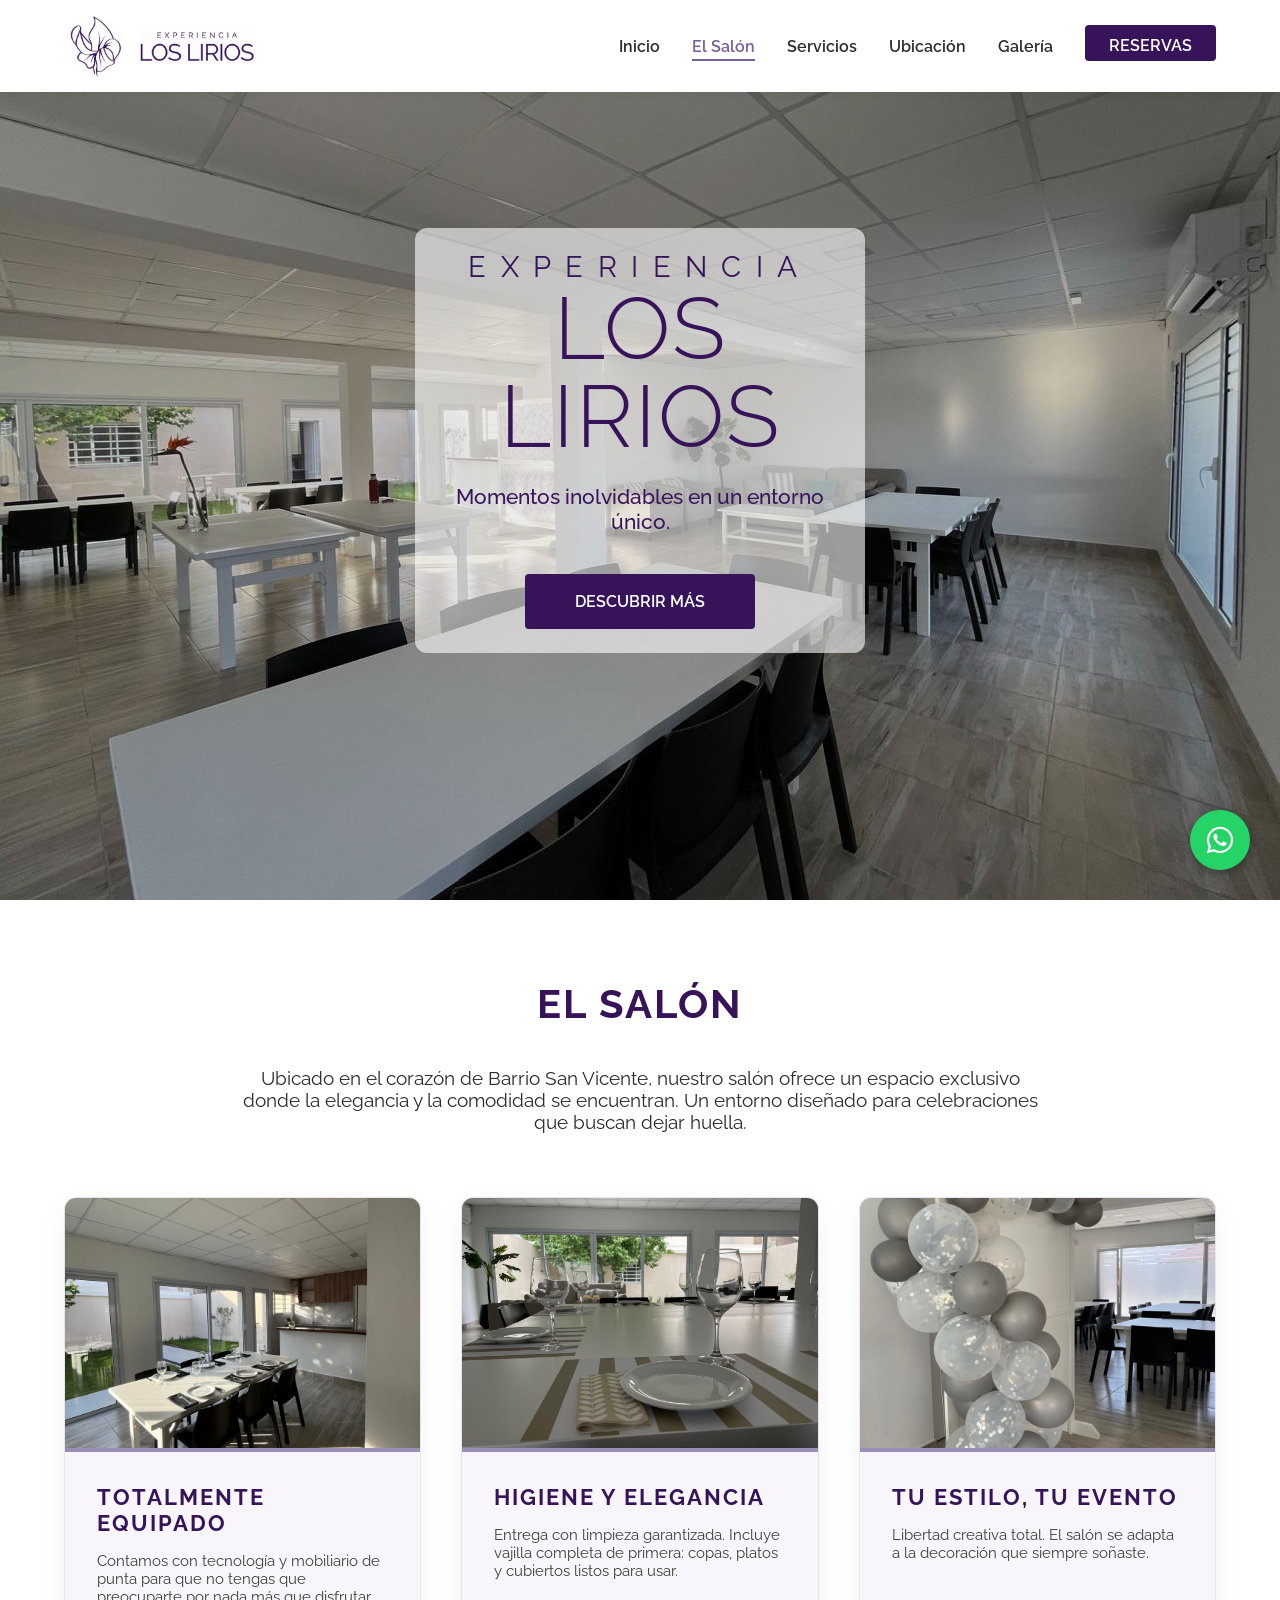
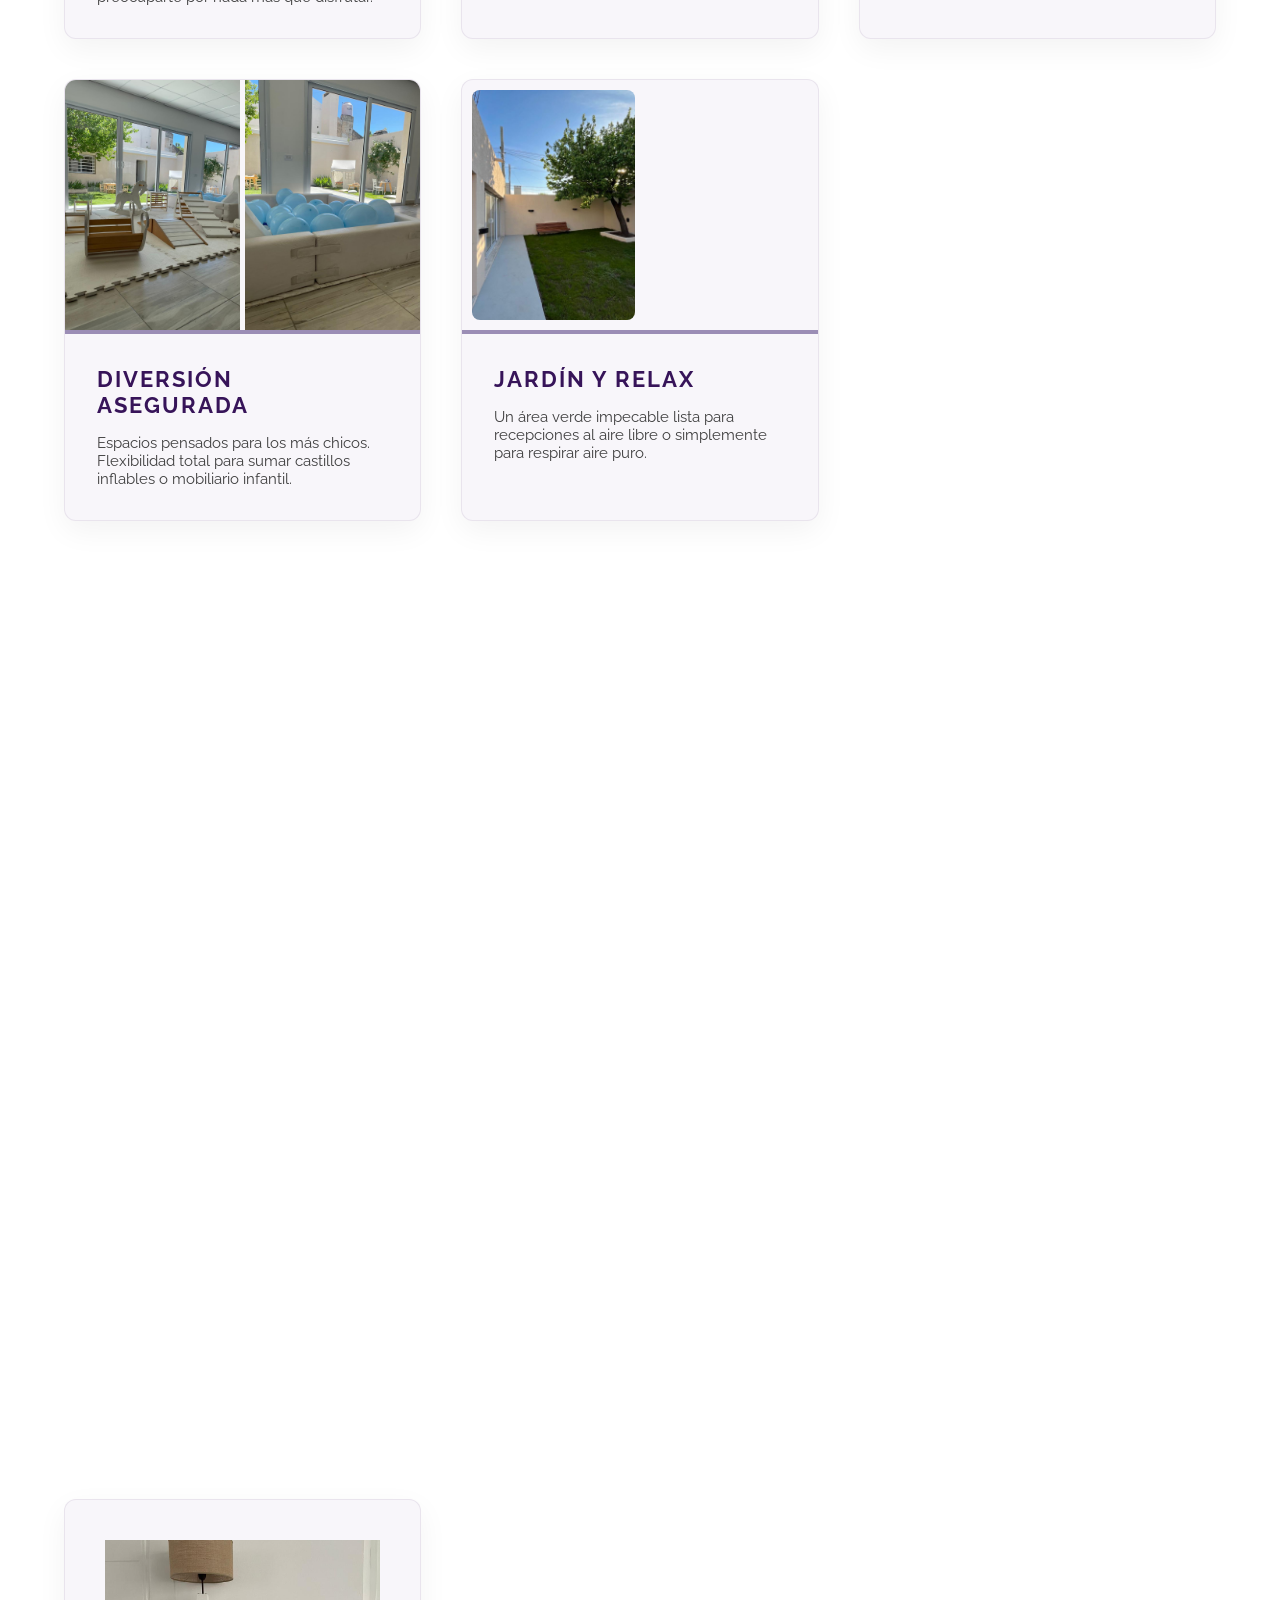
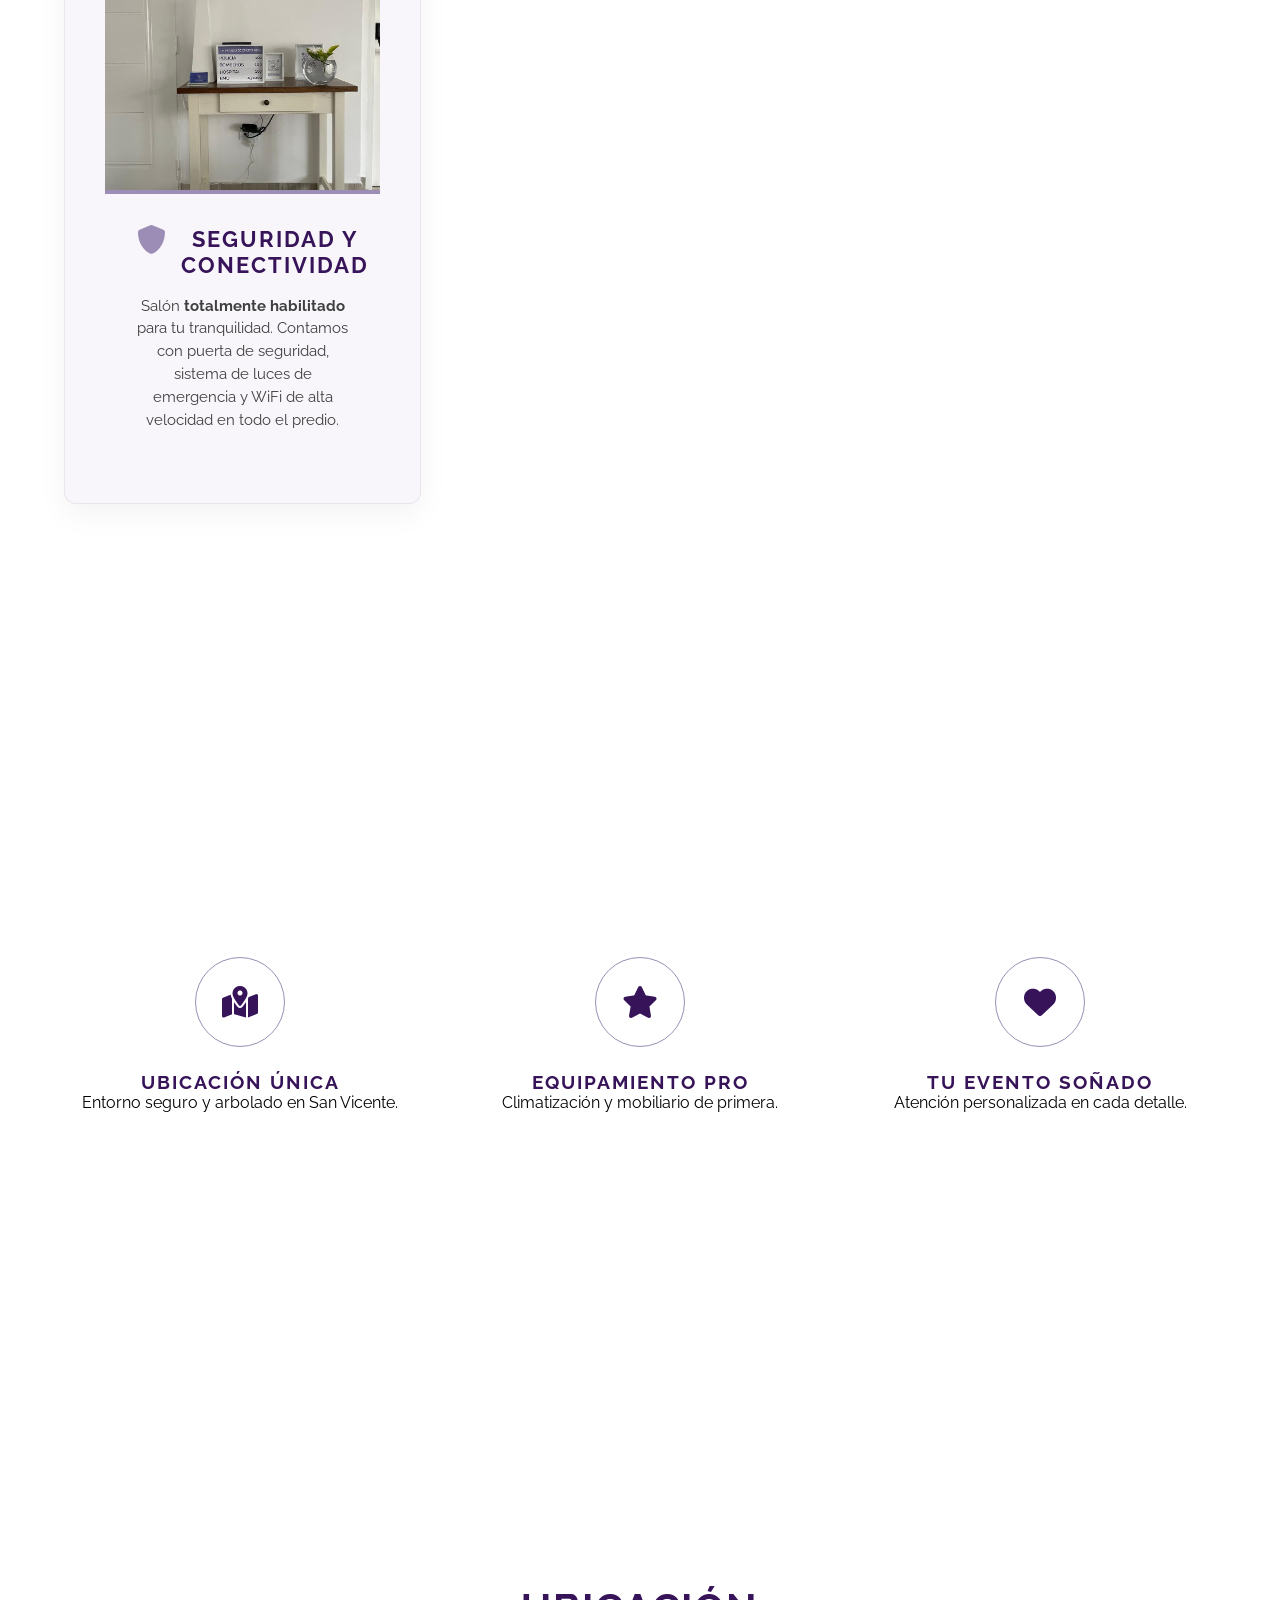
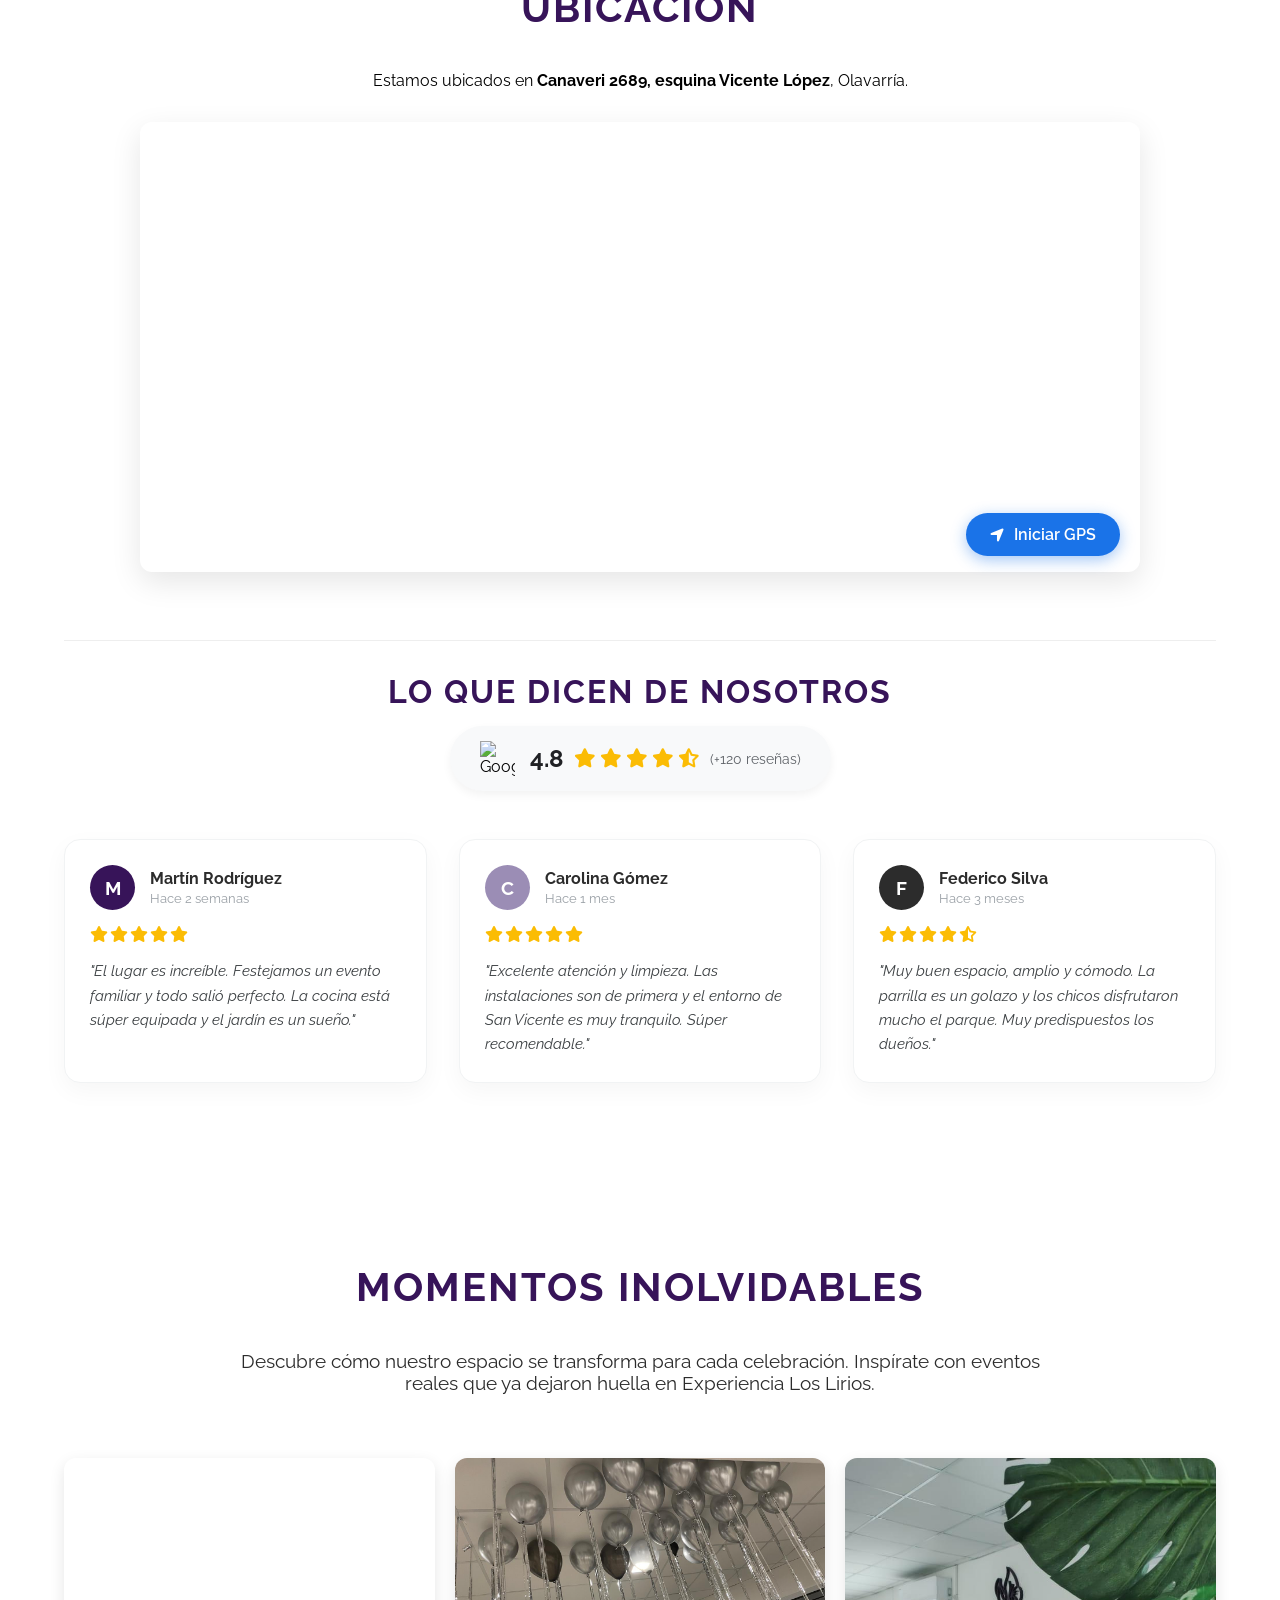
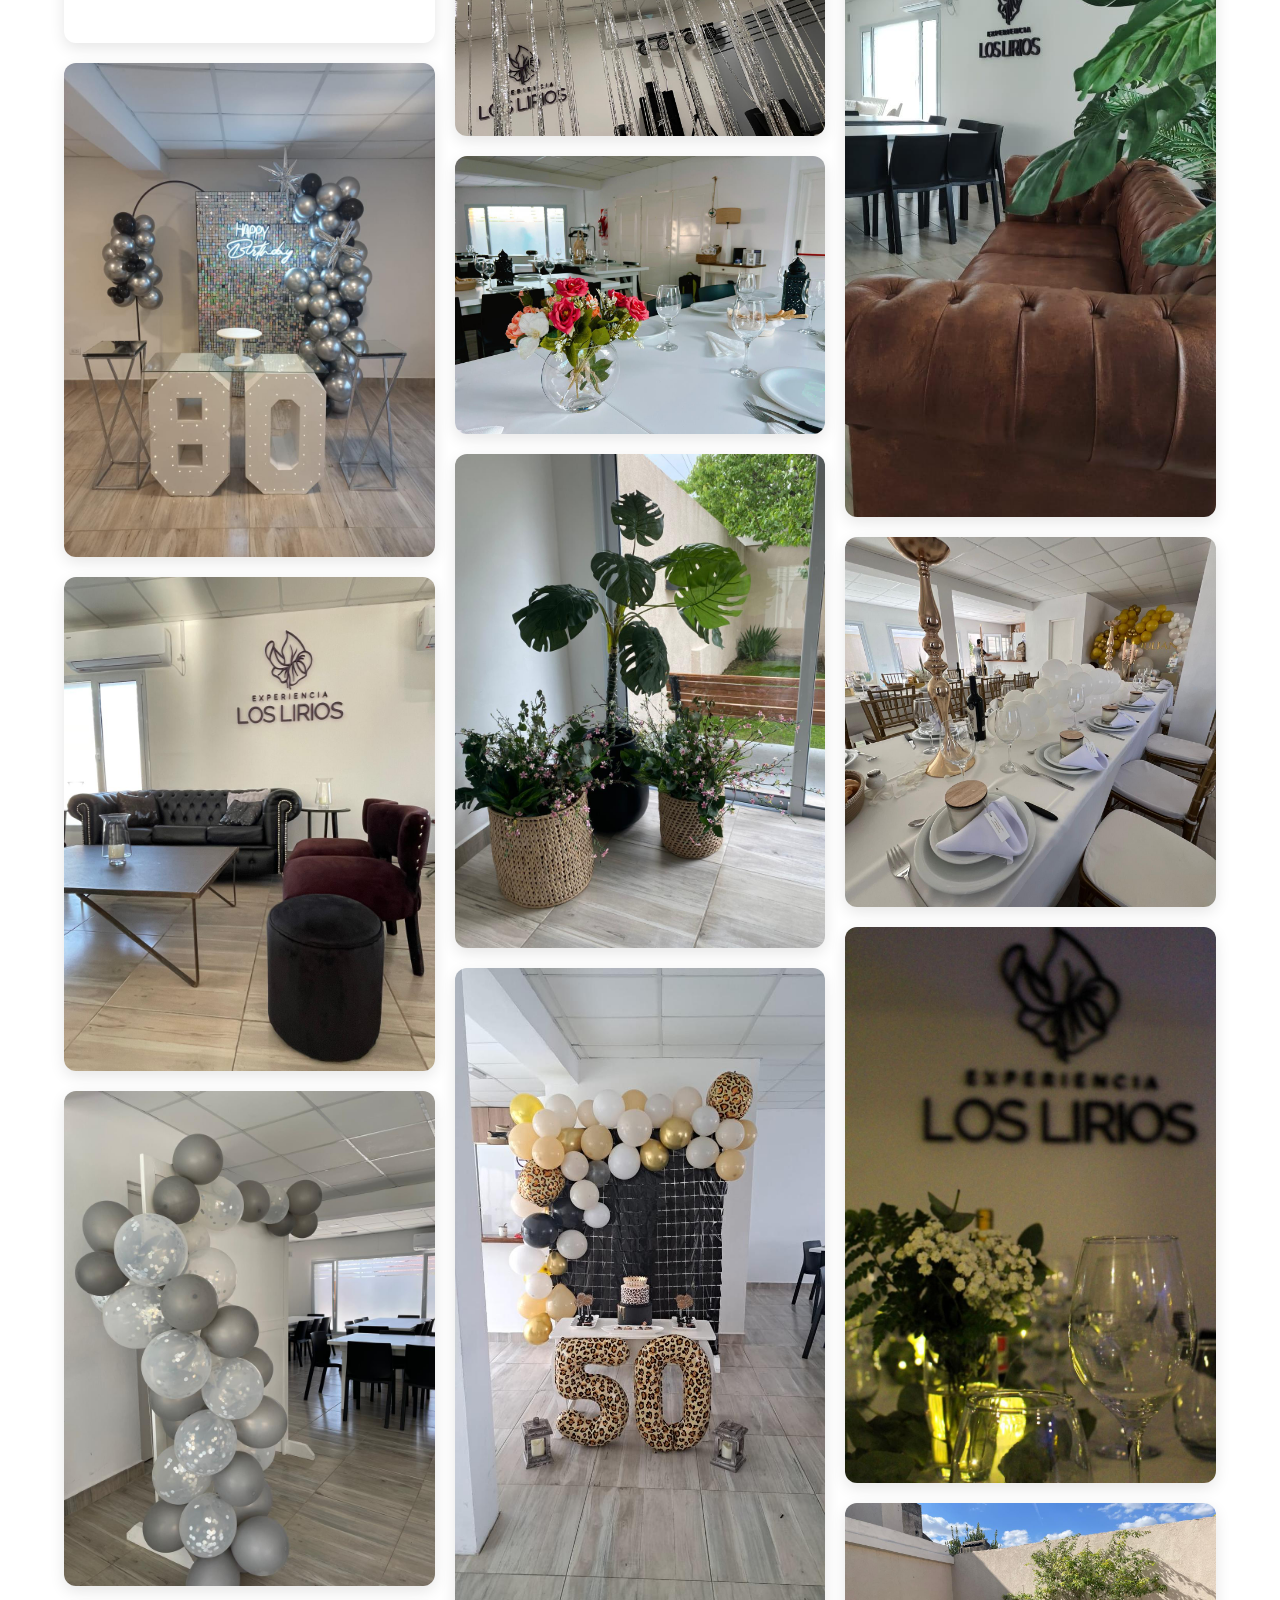
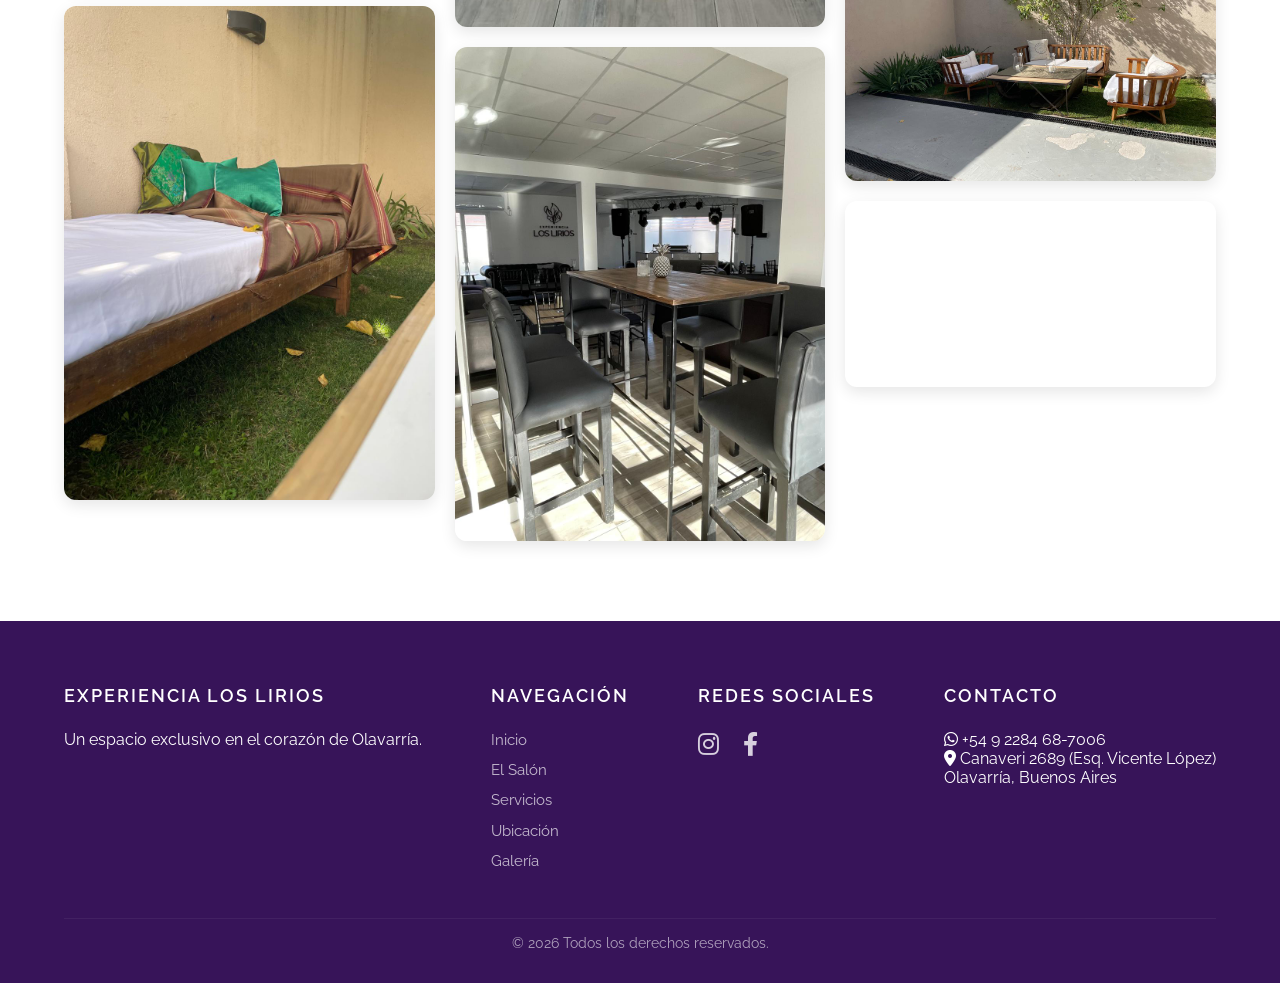
==== commit 05299e10: "Lightbox con navegación por flechas y swipe táctil - Flechas prev/next con navegación circular - Swi" ====
--- a/index.html
+++ b/index.html
@@ -528,7 +528,9 @@
     <!-- Lightbox -->
     <div id="lightbox" class="lightbox" role="dialog" aria-modal="true" aria-label="Vista de imagen">
         <button class="lightbox-close" aria-label="Cerrar">&times;</button>
+        <button class="lightbox-prev" aria-label="Anterior"><i class="fas fa-chevron-left"></i></button>
         <img id="lightbox-img" src="" alt="">
+        <button class="lightbox-next" aria-label="Siguiente"><i class="fas fa-chevron-right"></i></button>
     </div>
 
     <script src="js/index.js"></script>
--- a/css/index.css
+++ b/css/index.css
@@ -277,10 +277,46 @@
     background: none;
     border: none;
     padding: 0;
-}
-
-.lightbox-close:hover {
-    opacity: 1;
+    z-index: 1;
+}
+
+.lightbox-close:hover { opacity: 1; }
+
+.lightbox-prev,
+.lightbox-next {
+    position: absolute;
+    top: 50%;
+    transform: translateY(-50%);
+    background: rgba(255, 255, 255, 0.12);
+    border: none;
+    color: white;
+    width: 52px;
+    height: 52px;
+    border-radius: 50%;
+    cursor: pointer;
+    display: flex;
+    align-items: center;
+    justify-content: center;
+    font-size: 1.2rem;
+    transition: background 0.2s;
+    z-index: 1;
+}
+
+.lightbox-prev { left: 20px; }
+.lightbox-next { right: 20px; }
+
+.lightbox-prev:hover,
+.lightbox-next:hover { background: rgba(255, 255, 255, 0.28); }
+
+@media (max-width: 768px) {
+    .lightbox-prev,
+    .lightbox-next {
+        width: 40px;
+        height: 40px;
+        font-size: 1rem;
+    }
+    .lightbox-prev { left: 10px; }
+    .lightbox-next { right: 10px; }
 }
 
 /* =========================================
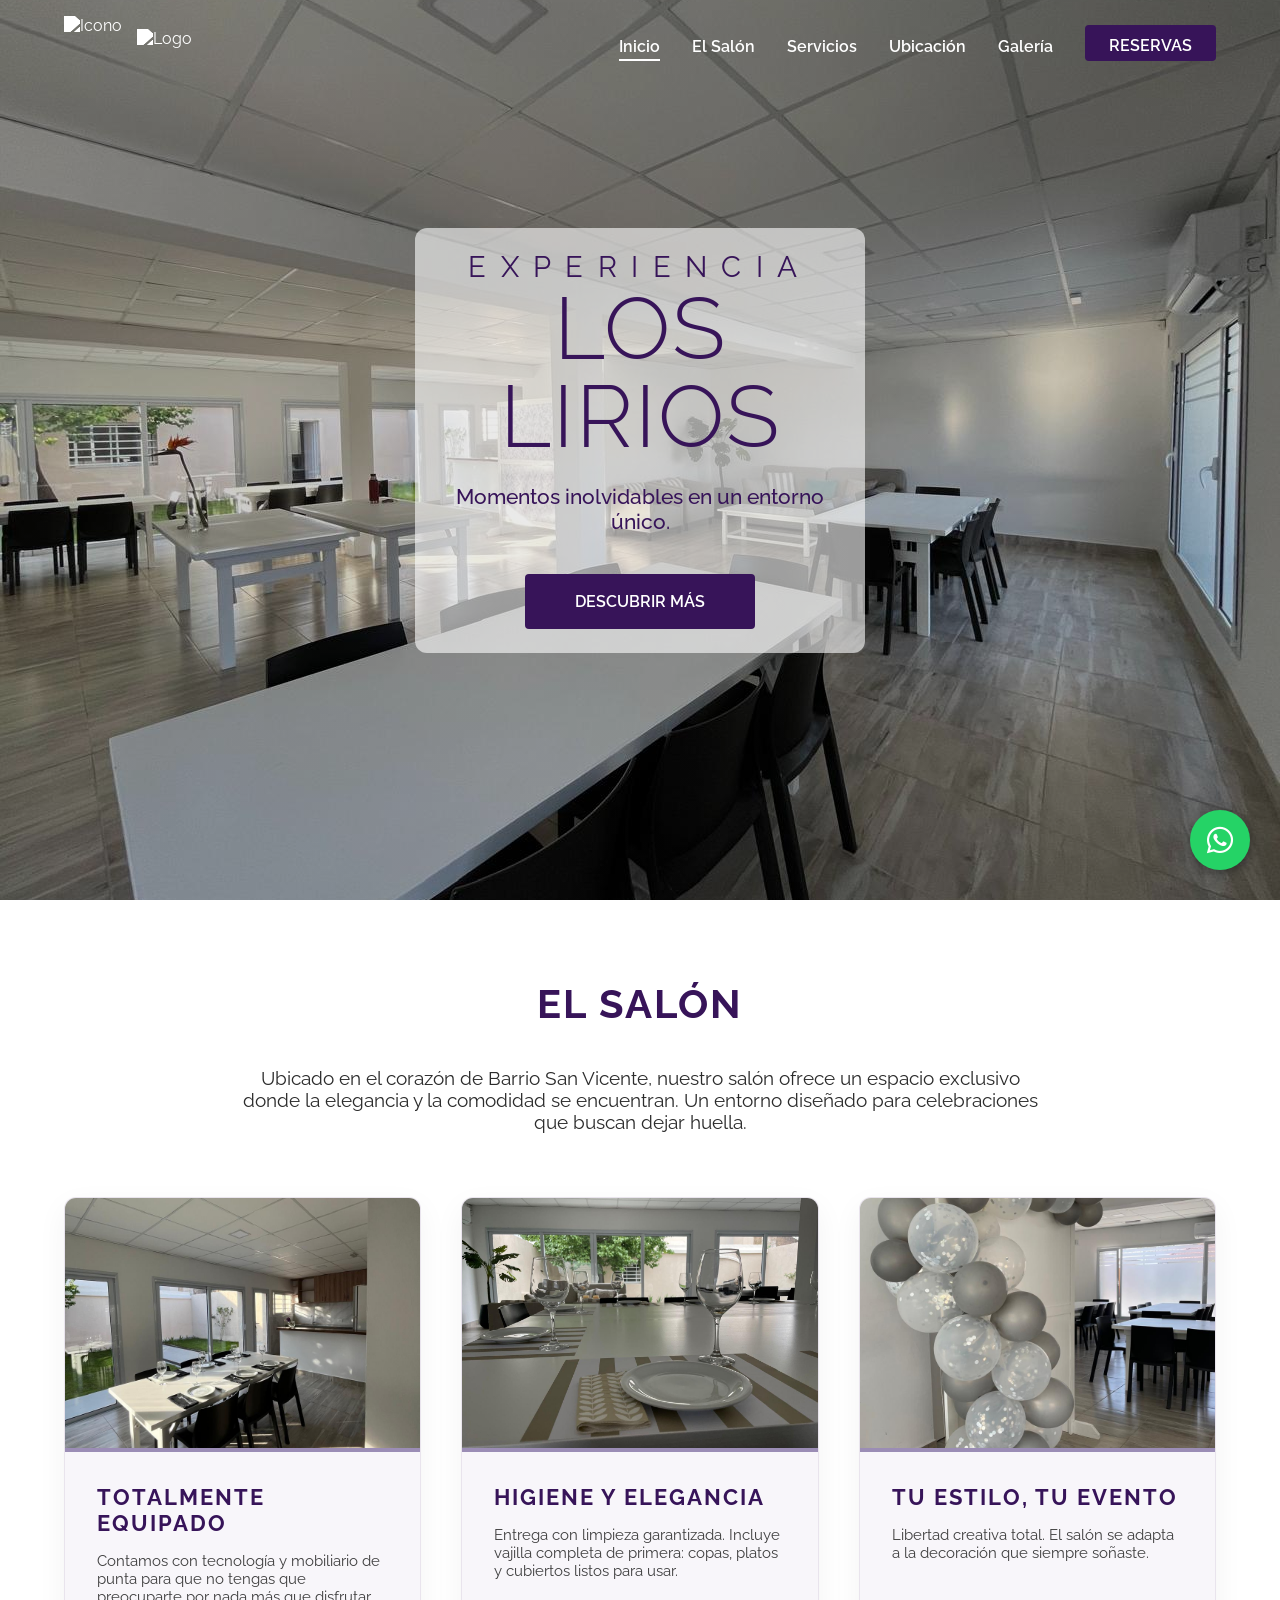
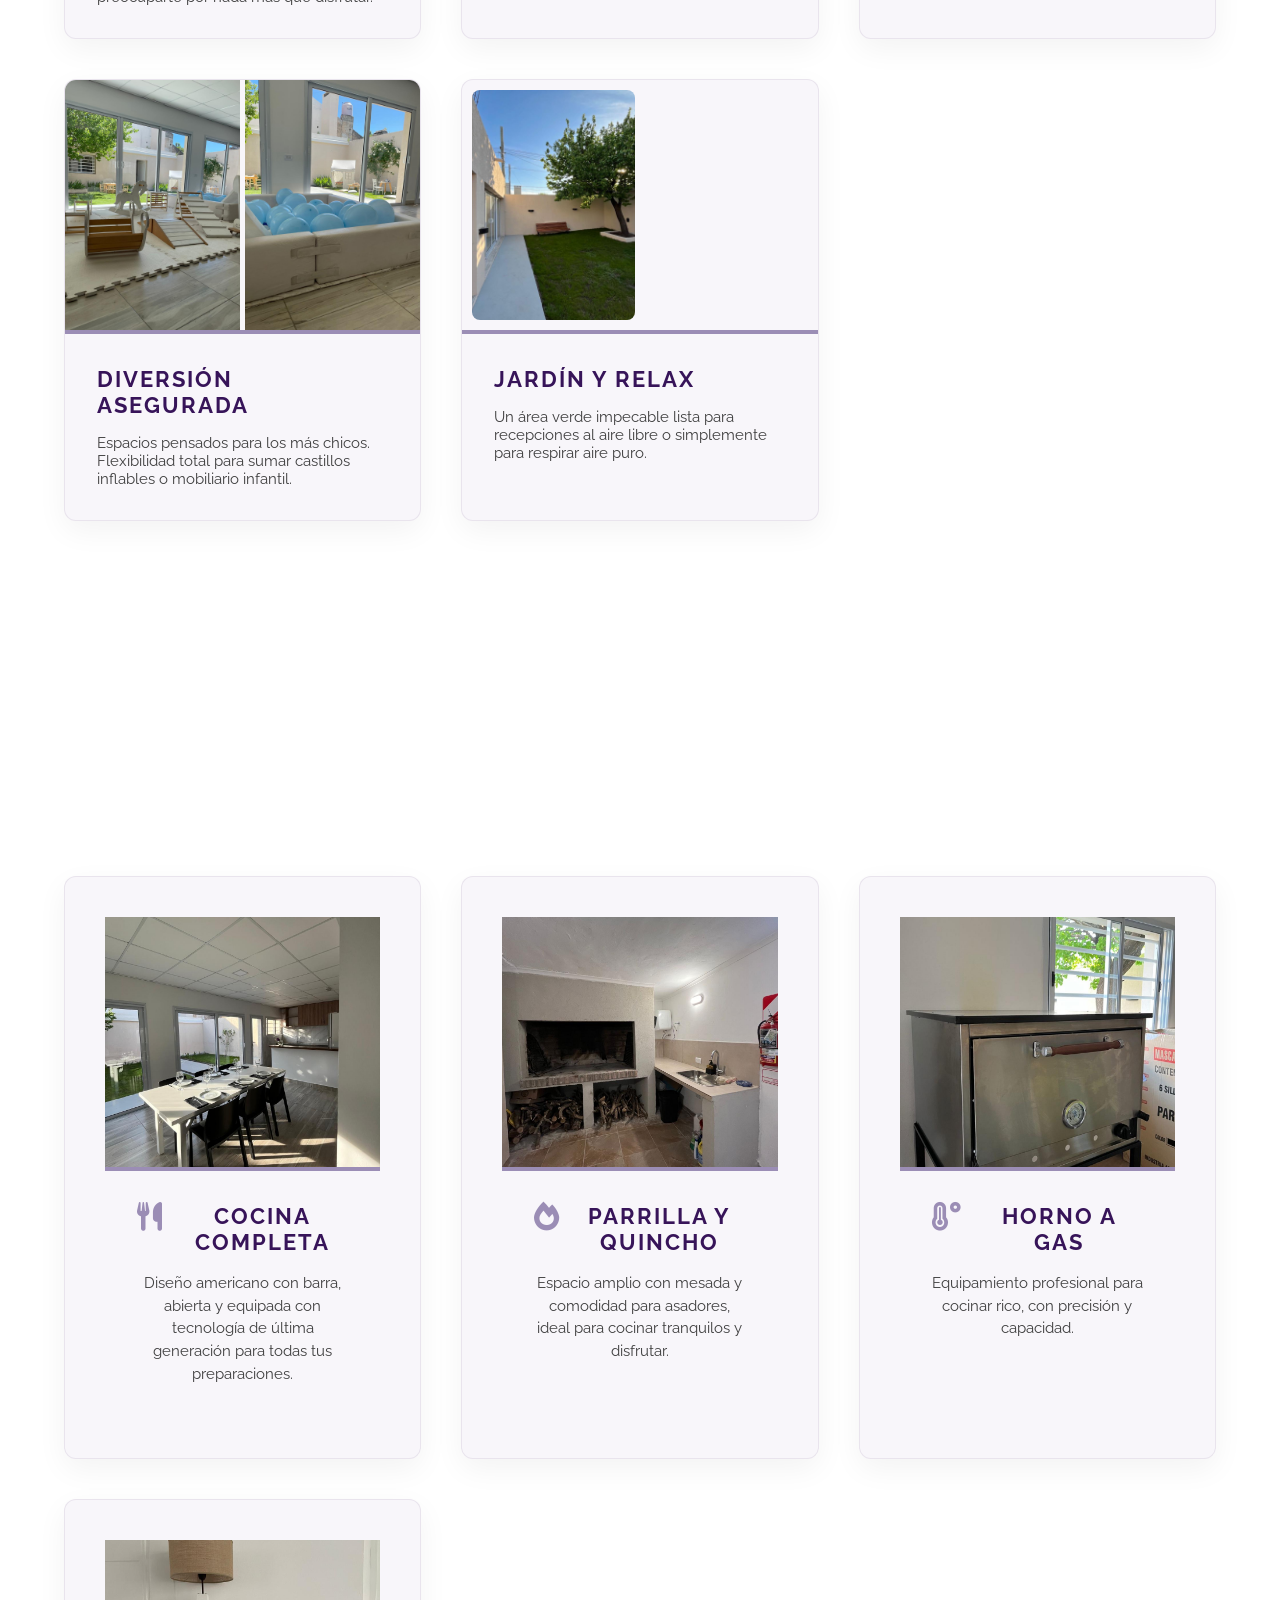
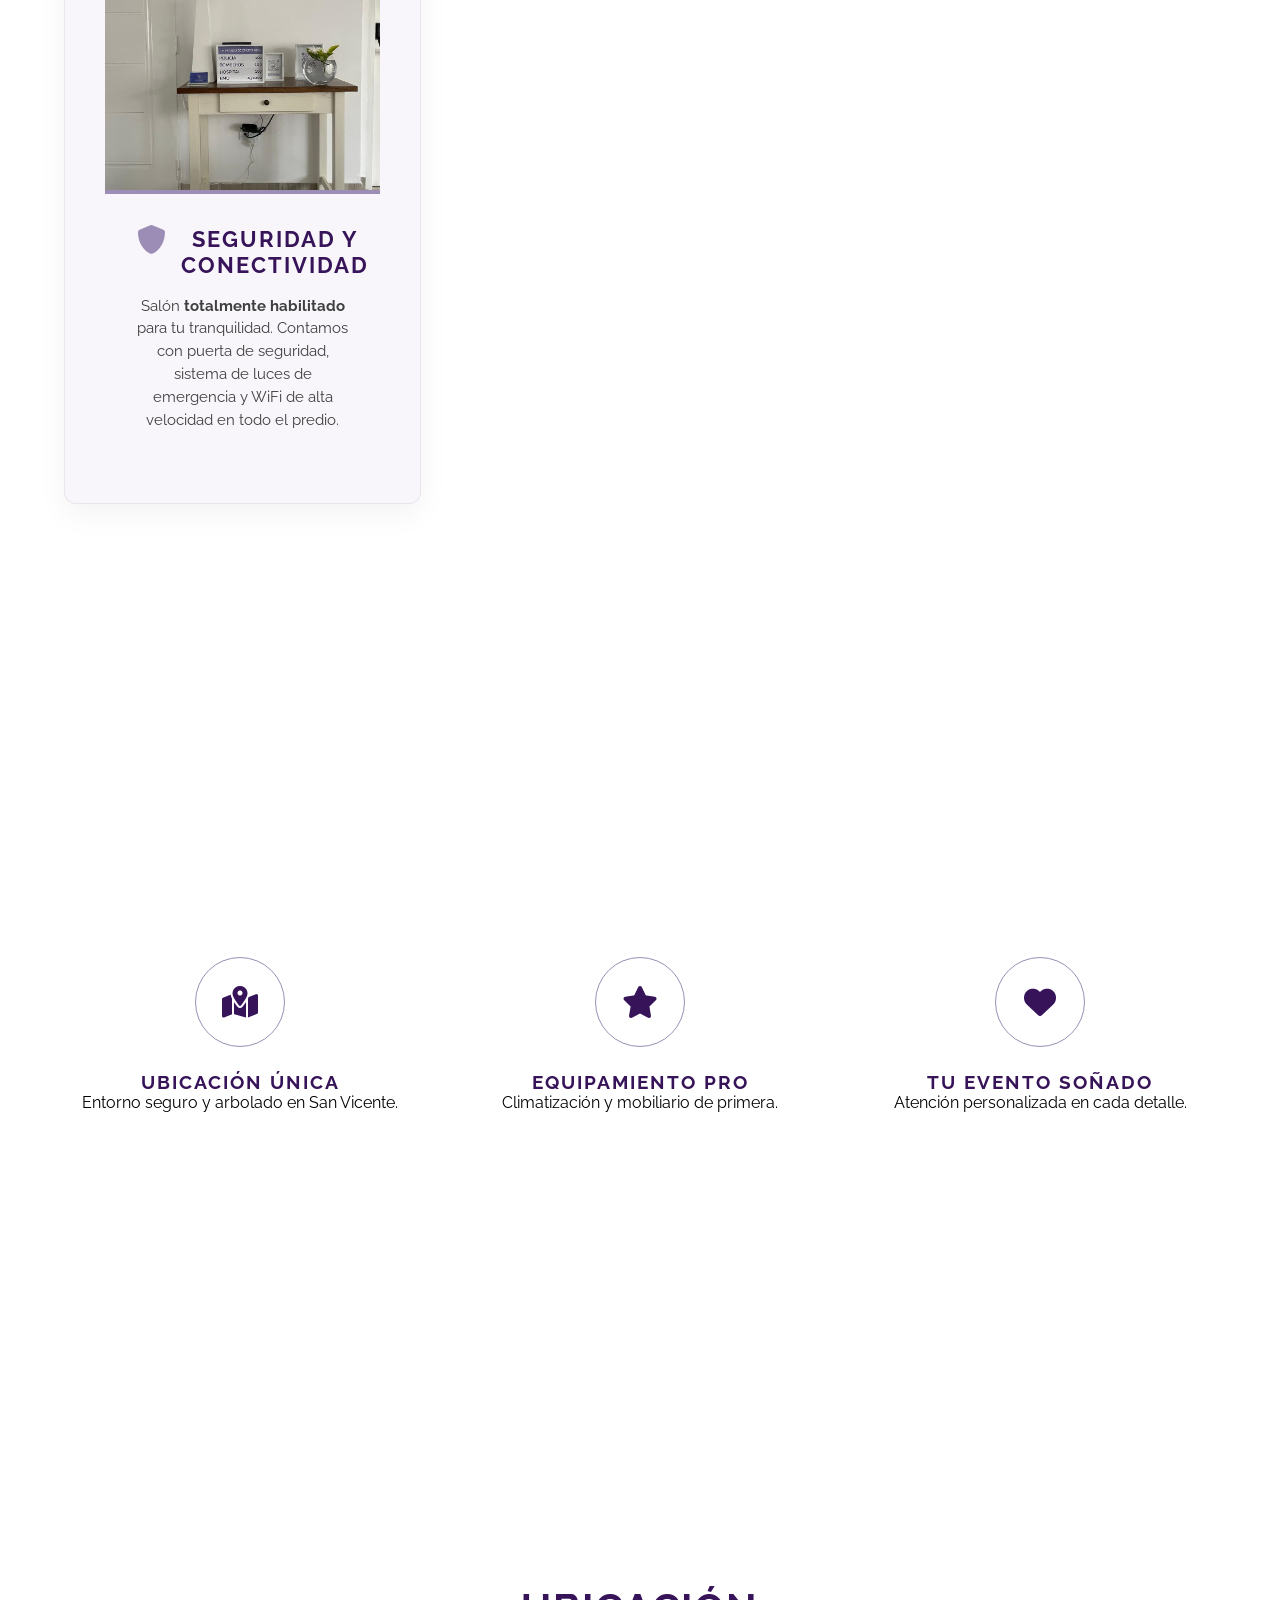
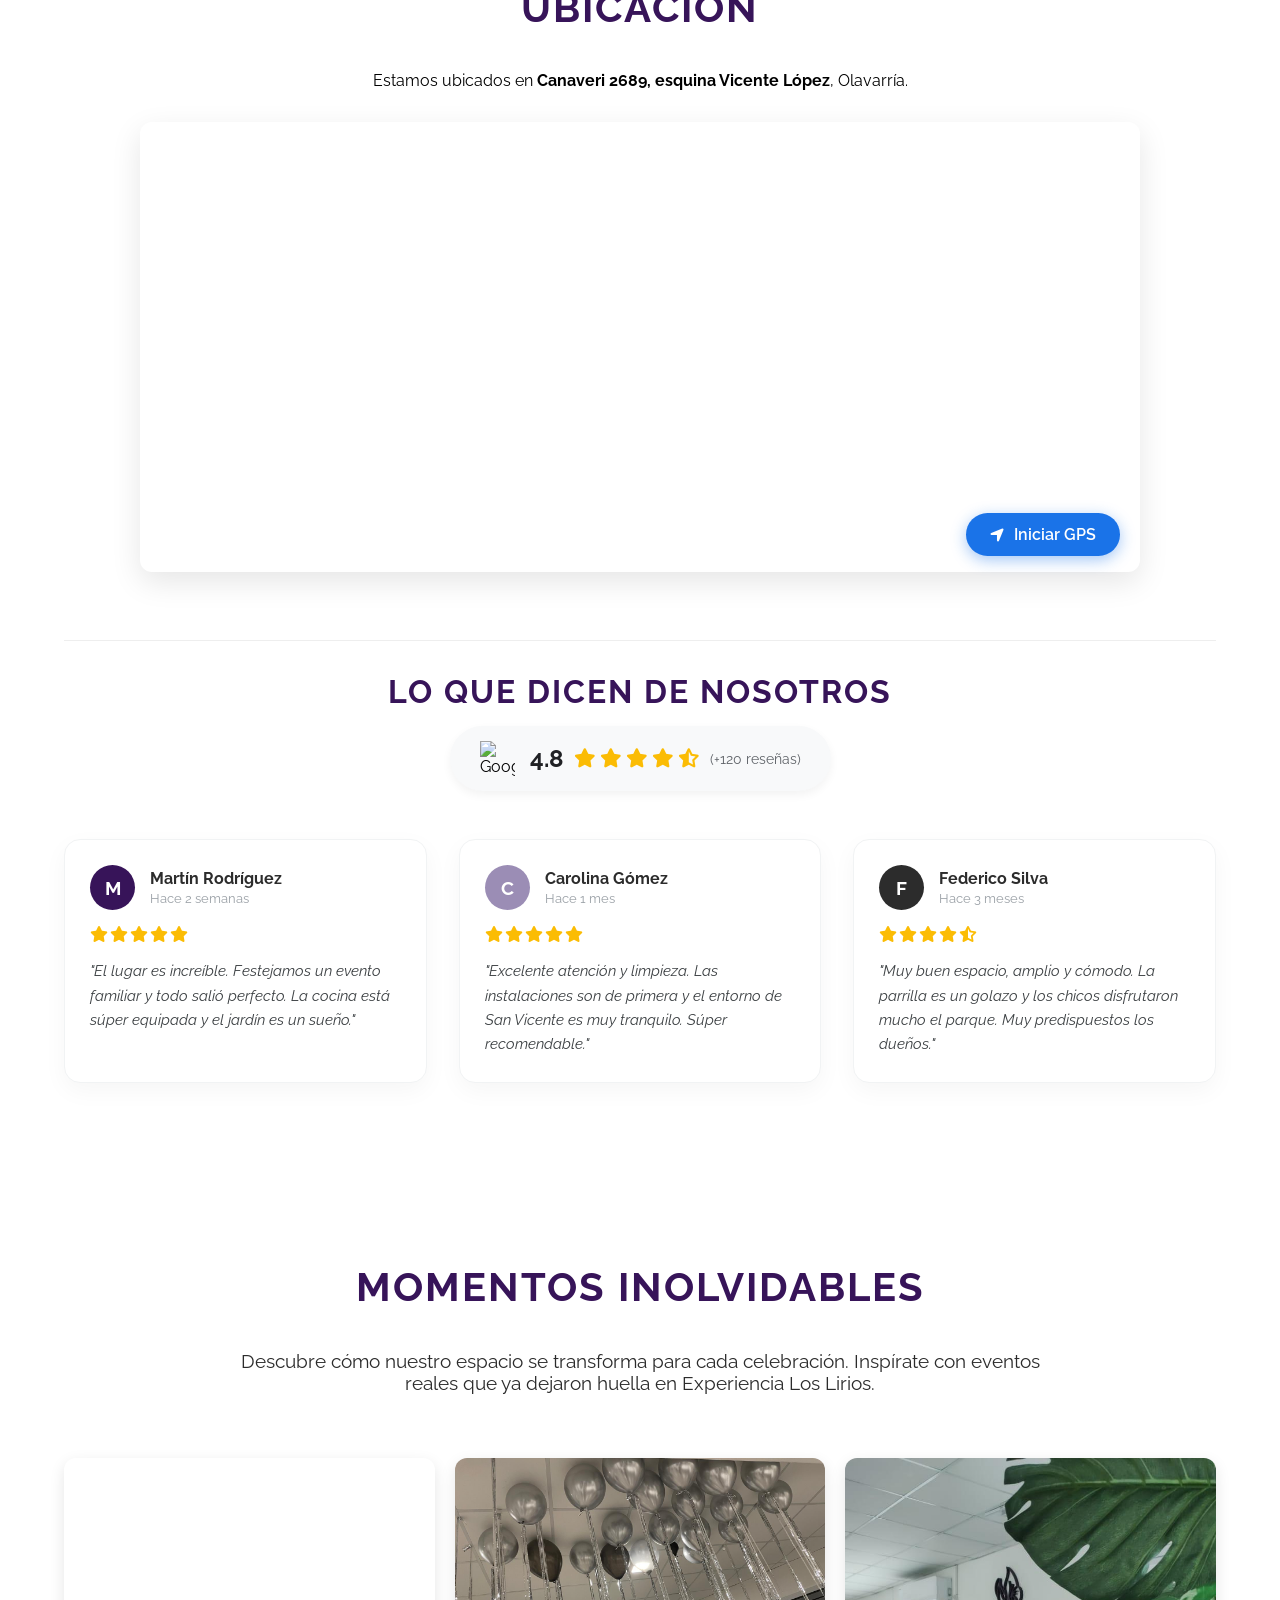
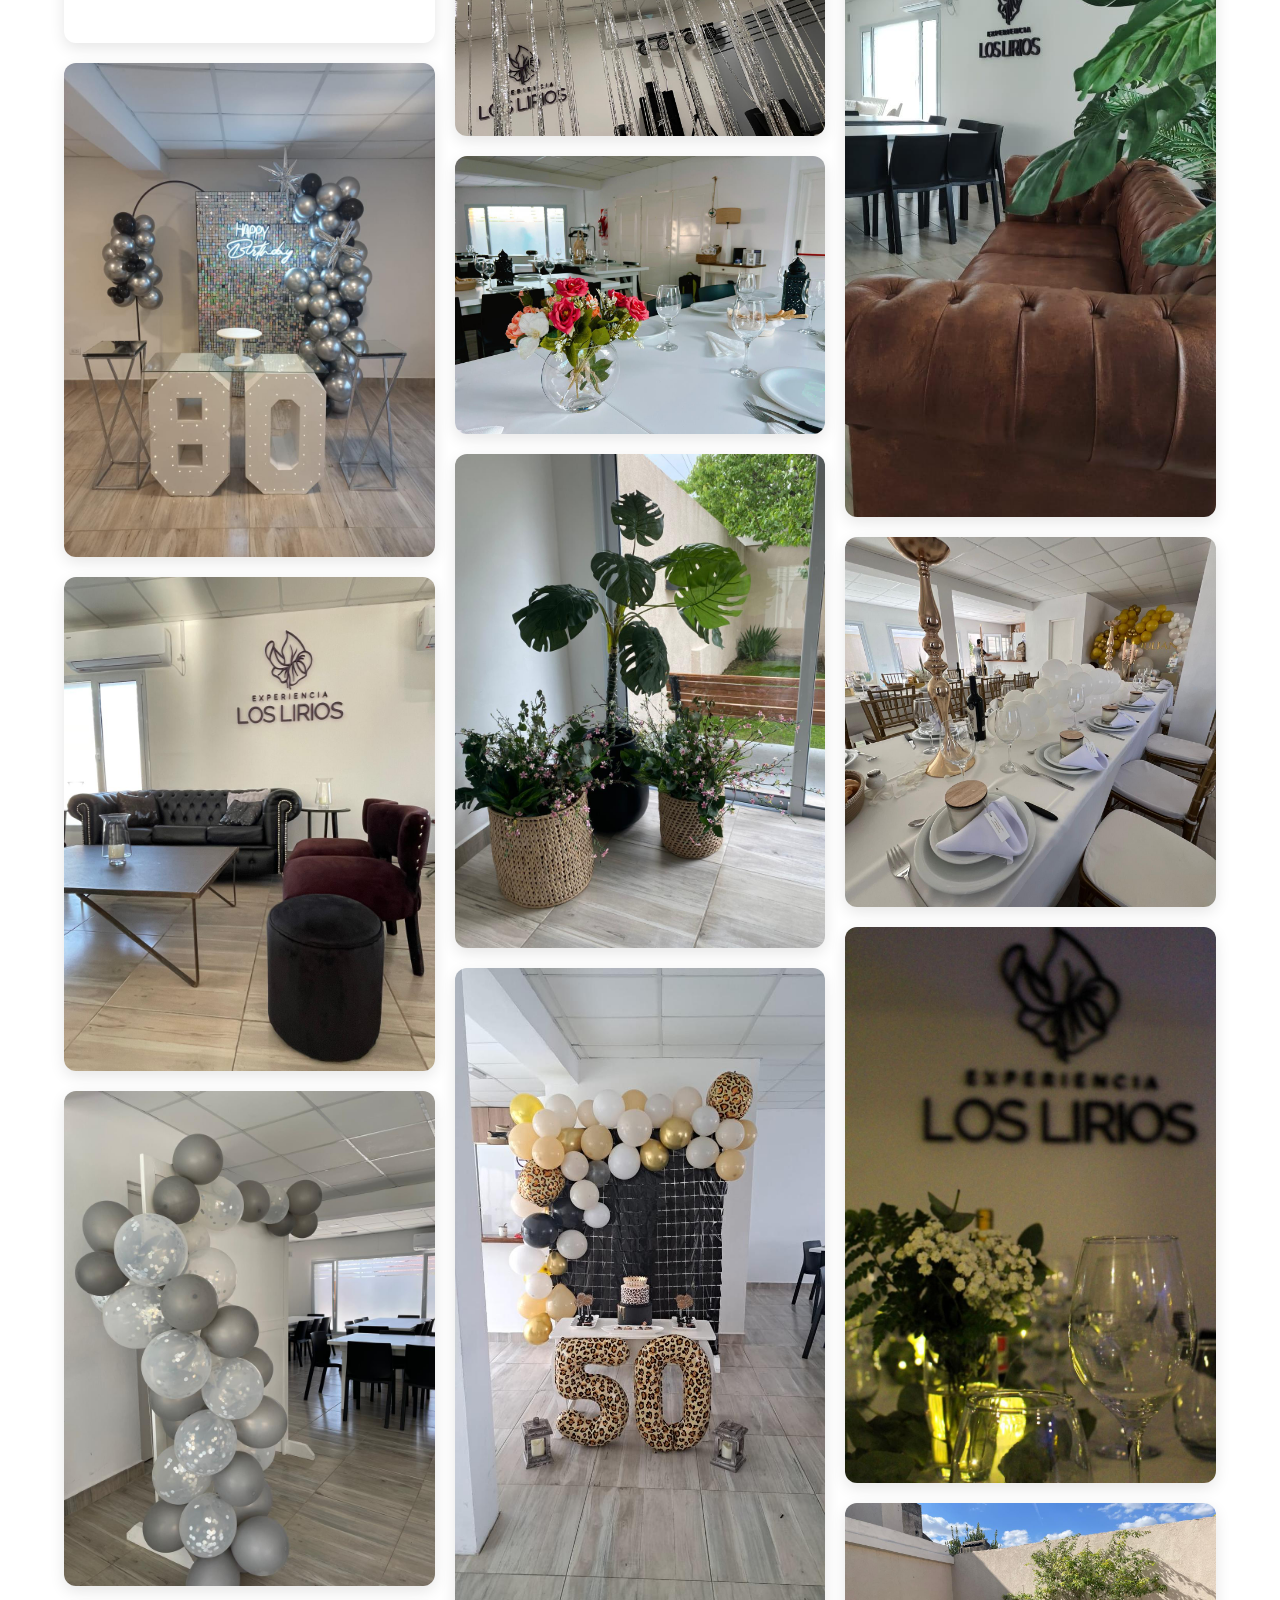
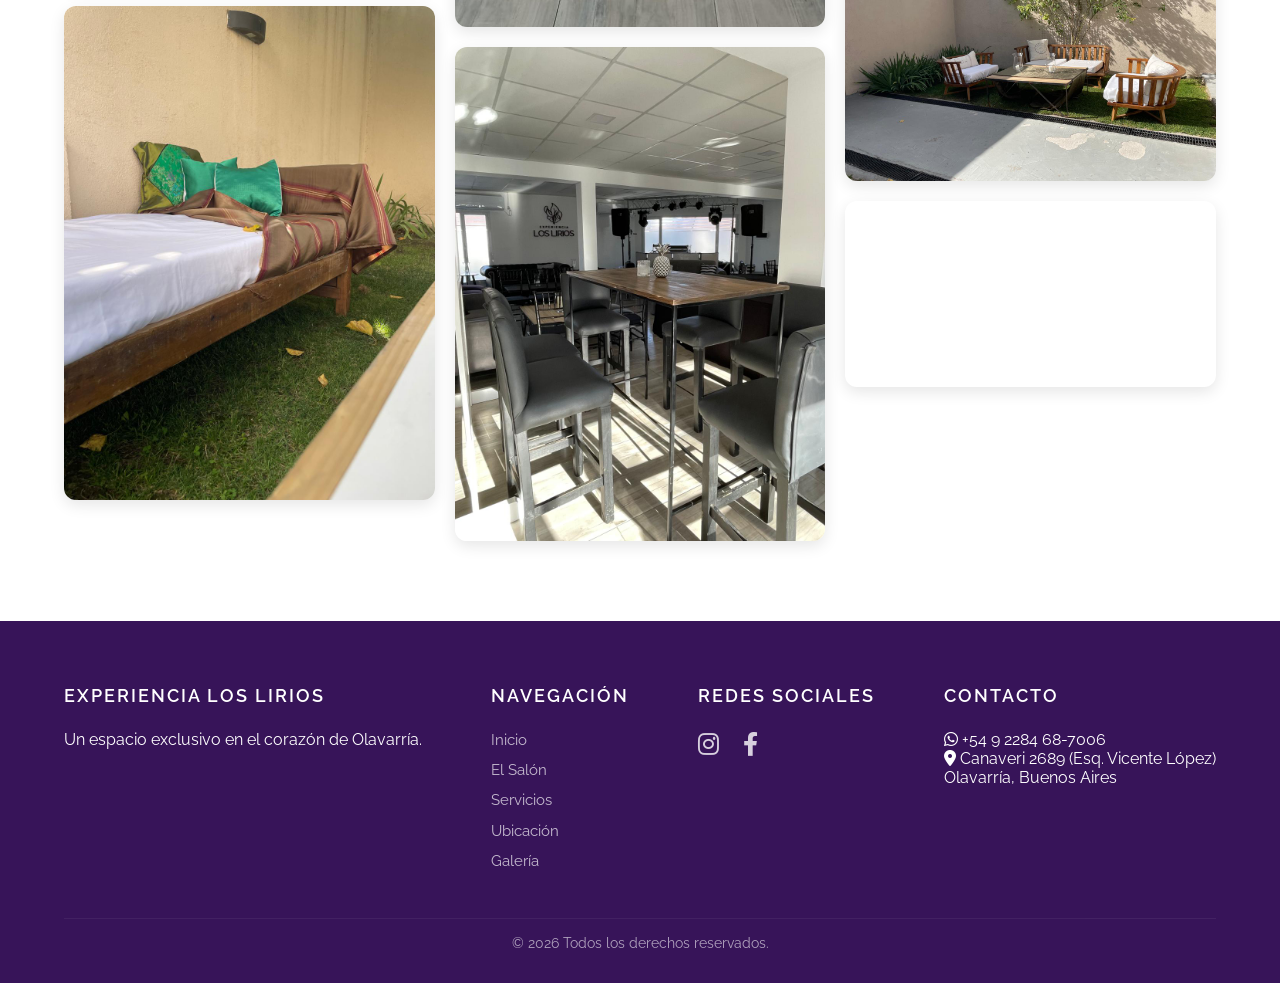
==== commit 60d1019c: "Header transparente con transición al scroll - Header transparente en el hero, opaco al scrollear - " ====
--- a/index.html
+++ b/index.html
@@ -92,8 +92,8 @@
             <nav class="navbar">
                 <div class="brand-logo">
                     <a href="#home">
-                        <img src="assets/images_marca/icono.jpg" alt="Icono" class="logo-icon">
-                        <img src="assets/images_marca/logo.jpg" alt="Logo" class="logo-text">
+                        <img src="assets/images_marca/icono-removebg-preview.png" alt="Icono" class="logo-icon">
+                        <img src="assets/images_marca/logo-removebg-preview.png" alt="Logo" class="logo-text">
                     </a>
                 </div>
                 <ul class="nav-links" id="nav-links">
--- a/css/index.css
+++ b/css/index.css
@@ -34,15 +34,29 @@
 h2 { font-size: 2.5rem; text-align: center; margin-bottom: 2.5rem; }
 
 /* --- Header --- */
-.main-header { background: var(--white); padding: 1rem 5%; position: fixed; width: 100%; top: 0; z-index: 1000; box-shadow: 0 2px 10px rgba(0,0,0,0.05); }
+.main-header { background: transparent; padding: 1rem 5%; position: fixed; width: 100%; top: 0; z-index: 1000; box-shadow: none; transition: background 0.4s ease, box-shadow 0.4s ease; }
+.main-header.scrolled { background: var(--white); box-shadow: 0 2px 10px rgba(0,0,0,0.05); }
 .navbar { display: flex; justify-content: space-between; align-items: center; }
 .brand-logo a { display: flex; align-items: center; gap: 15px; text-decoration: none; }
-.logo-icon { height: 60px; width: auto; }
-.logo-text { height: 35px; width: auto; }
+.logo-icon { height: 60px; width: auto; transition: filter 0.4s ease; }
+.logo-text { height: 35px; width: auto; transition: filter 0.4s ease; }
+.main-header:not(.scrolled) .logo-icon,
+.main-header:not(.scrolled) .logo-text { filter: brightness(0) invert(1); }
 .nav-links { display: flex; list-style: none; gap: 2rem; align-items: center; }
 .nav-links a { text-decoration: none; color: var(--text-dark); font-weight: 600; transition: var(--transition); padding-bottom: 3px; border-bottom: 2px solid transparent; }
 .nav-links a:hover { color: var(--secondary-color); }
 .nav-links a.active { color: var(--secondary-color); border-bottom-color: var(--secondary-color); }
+
+/* Links blancos cuando el header es transparente (sobre el hero) */
+.main-header:not(.scrolled) .nav-links a { color: white; }
+.main-header:not(.scrolled) .nav-links a:hover { color: rgba(255,255,255,0.75); }
+.main-header:not(.scrolled) .nav-links a.active { color: white; border-bottom-color: white; }
+.main-header:not(.scrolled) .mobile-menu-icon { color: white; }
+
+/* Menú mobile desplegado siempre con texto oscuro (fondo blanco) */
+.main-header:not(.scrolled) .nav-links.active a { color: var(--text-dark); }
+.main-header:not(.scrolled) .nav-links.active a:hover { color: var(--secondary-color); }
+.main-header:not(.scrolled) .nav-links.active a.active { color: var(--secondary-color); border-bottom-color: var(--secondary-color); }
 .btn-reservation { background: var(--primary-color); color: var(--white) !important; padding: 0.7rem 1.5rem; border-radius: 4px; text-transform: uppercase; }
 .mobile-menu-icon { display: none; font-size: 1.8rem; color: var(--primary-color); cursor: pointer; }
 
